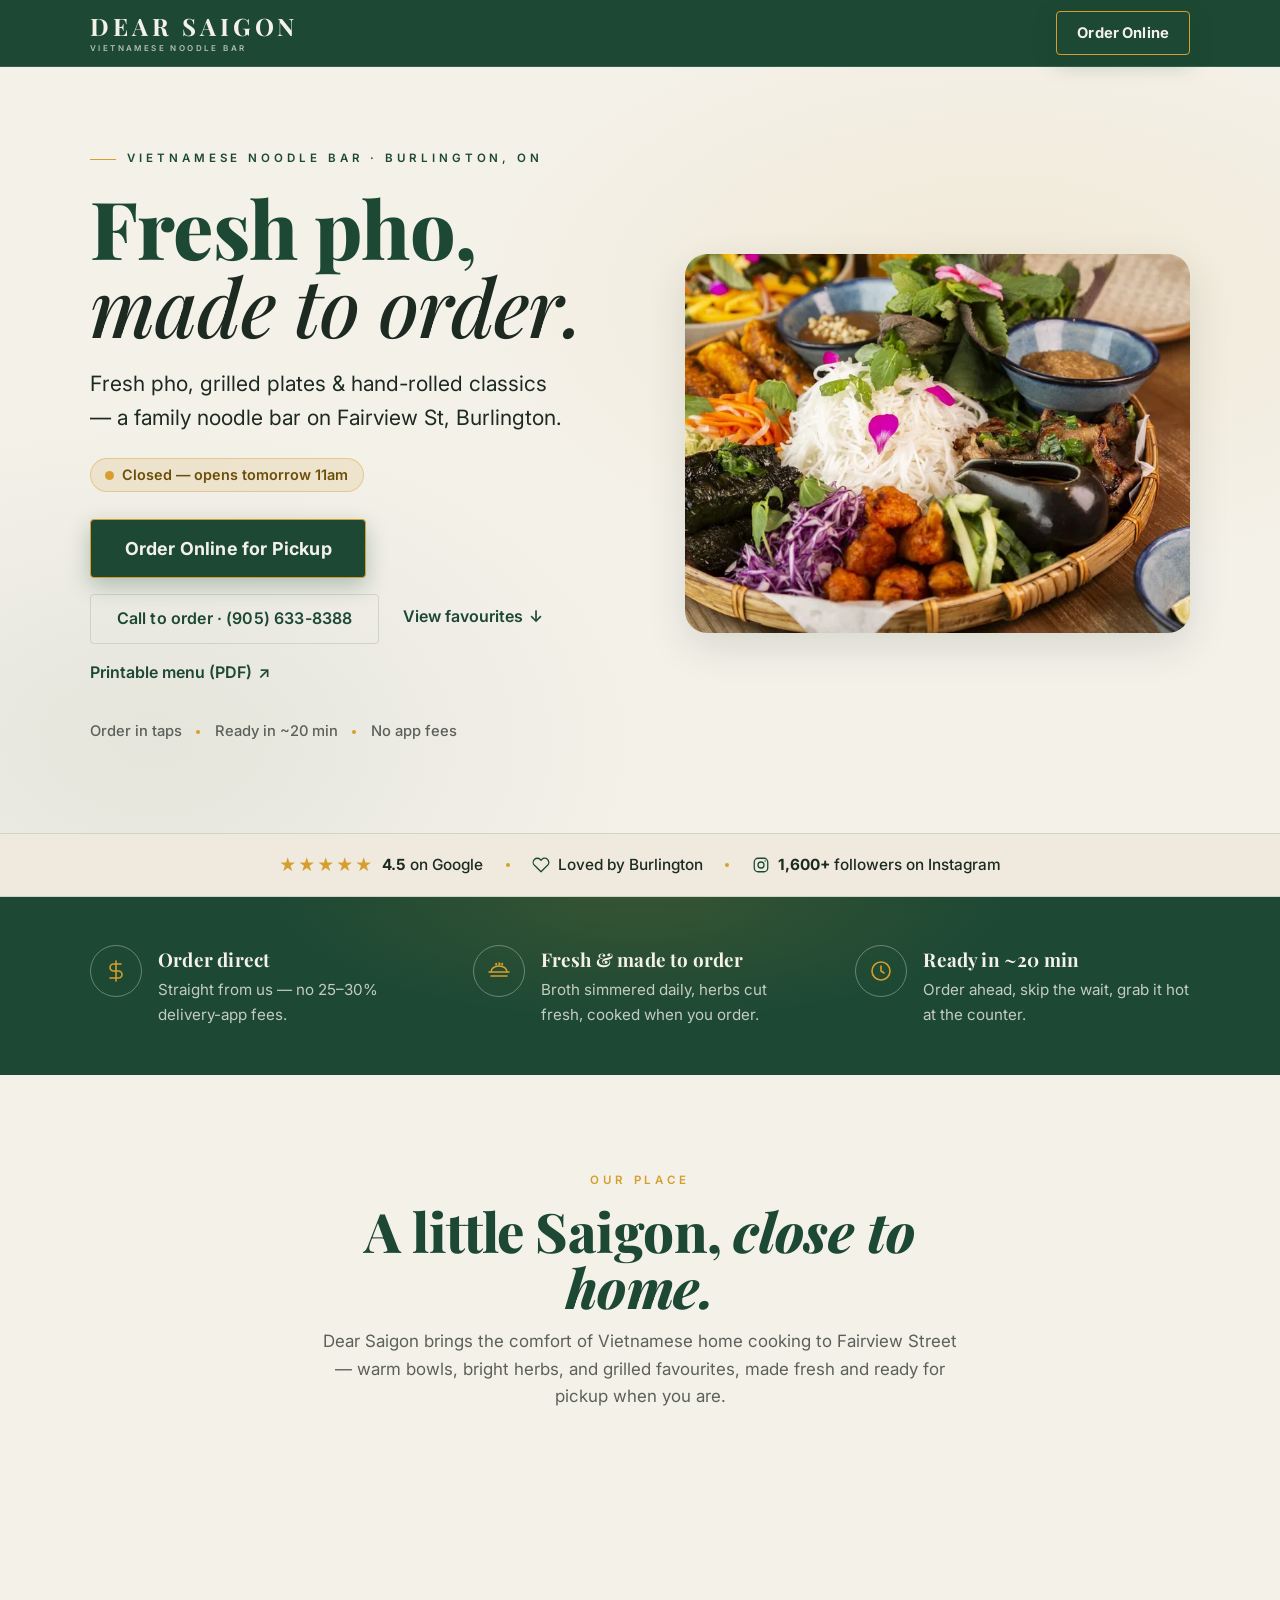
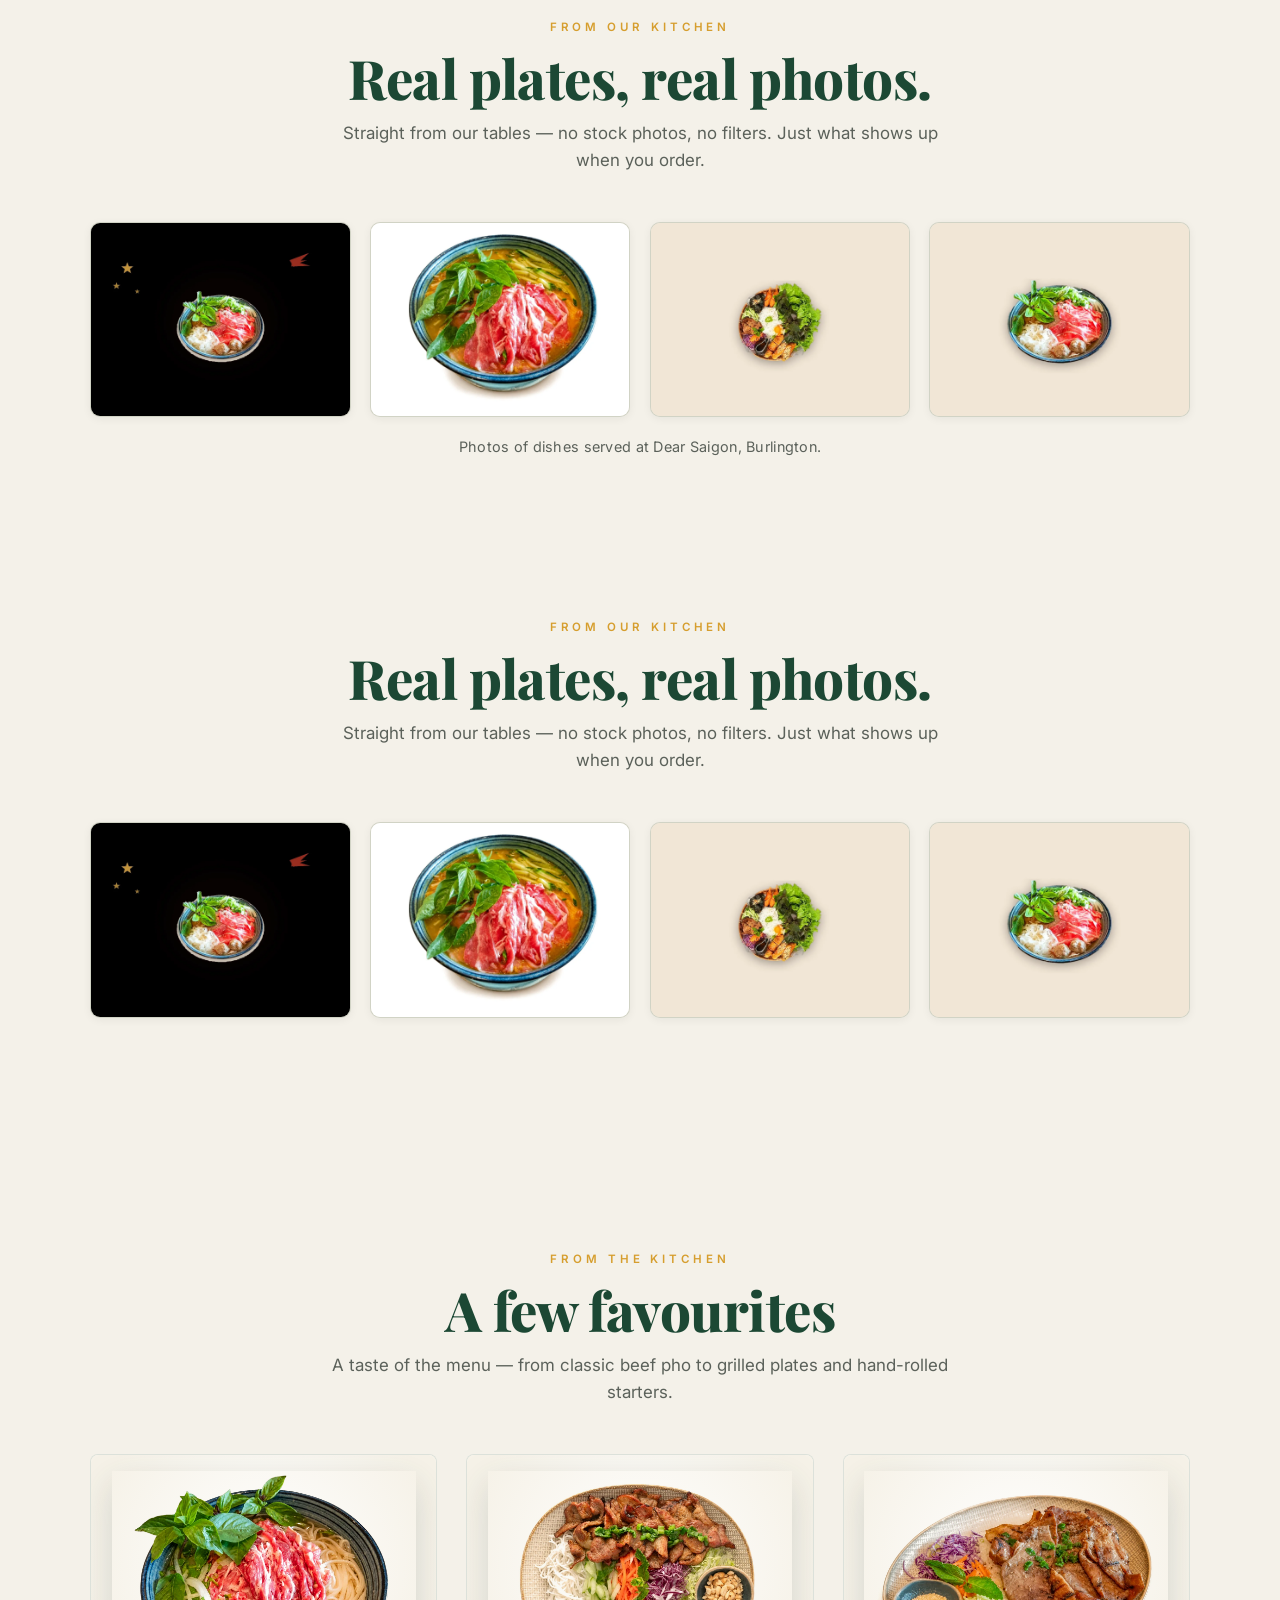
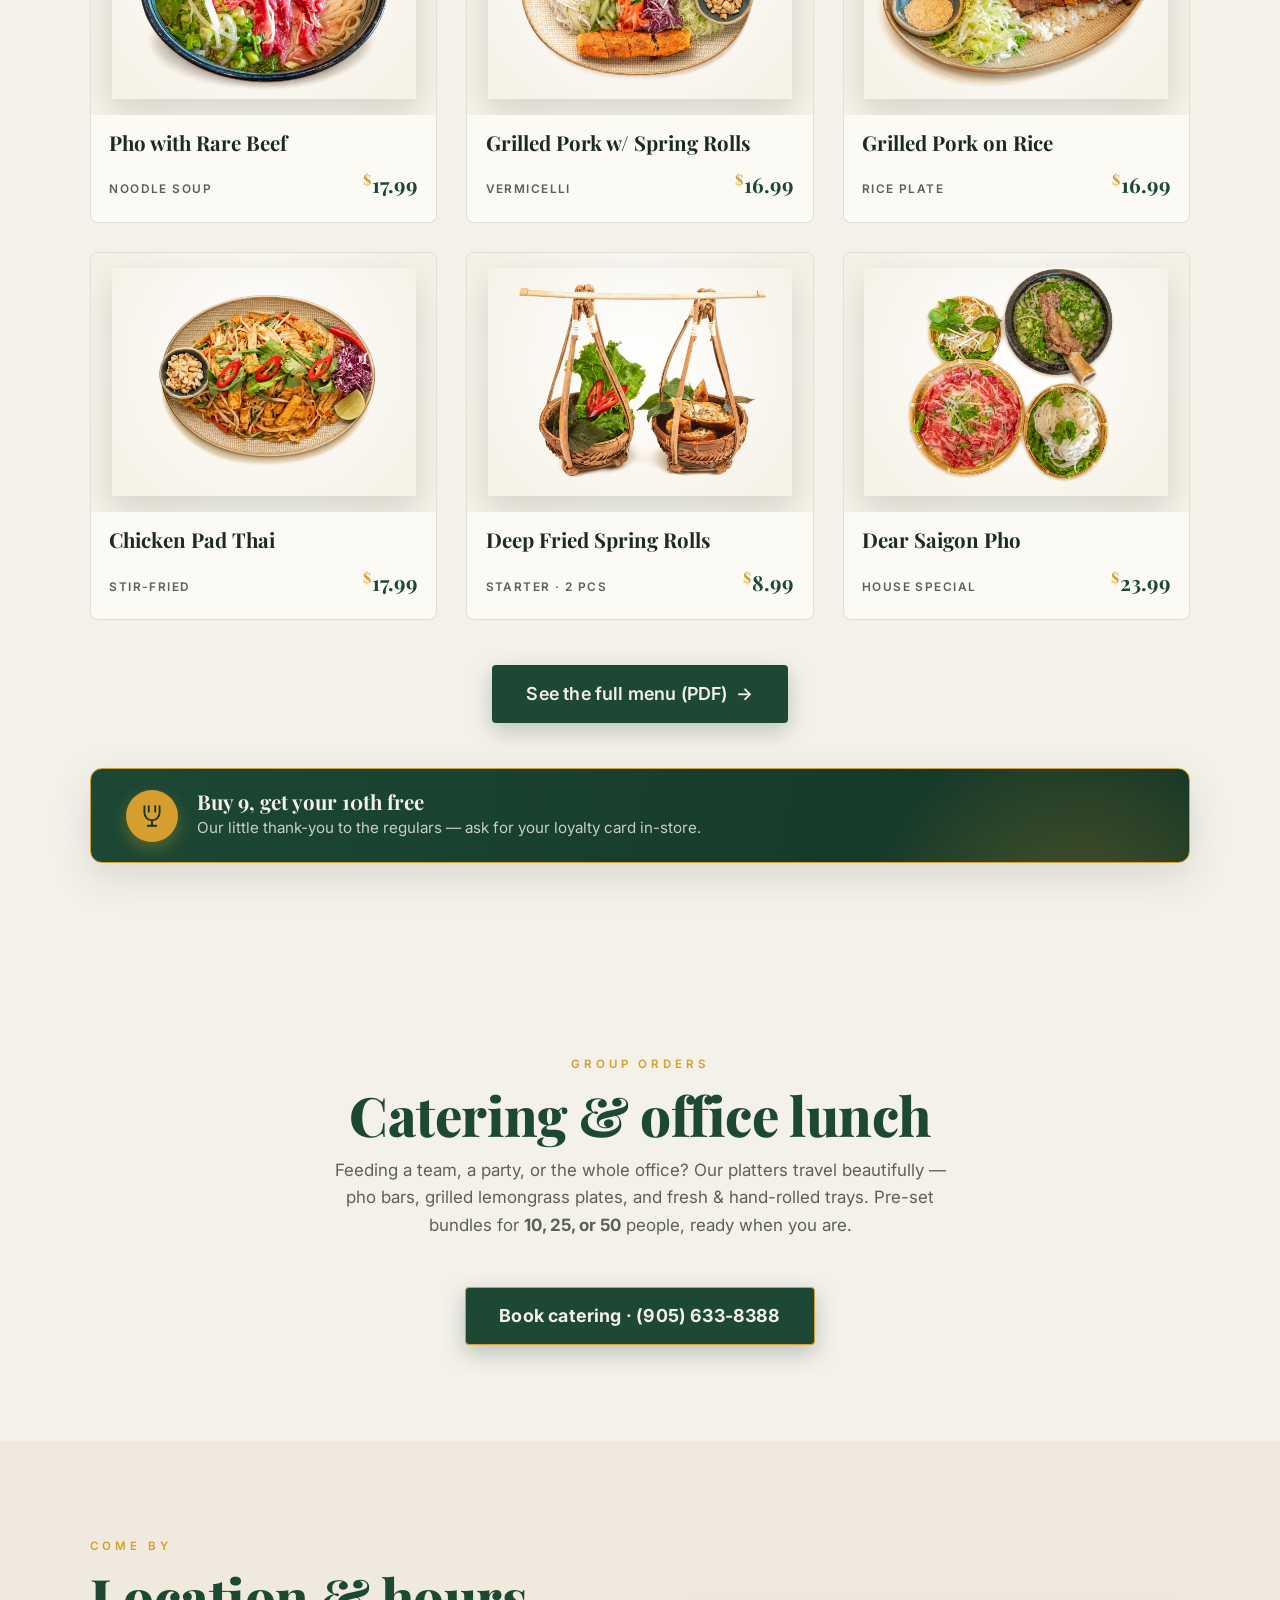
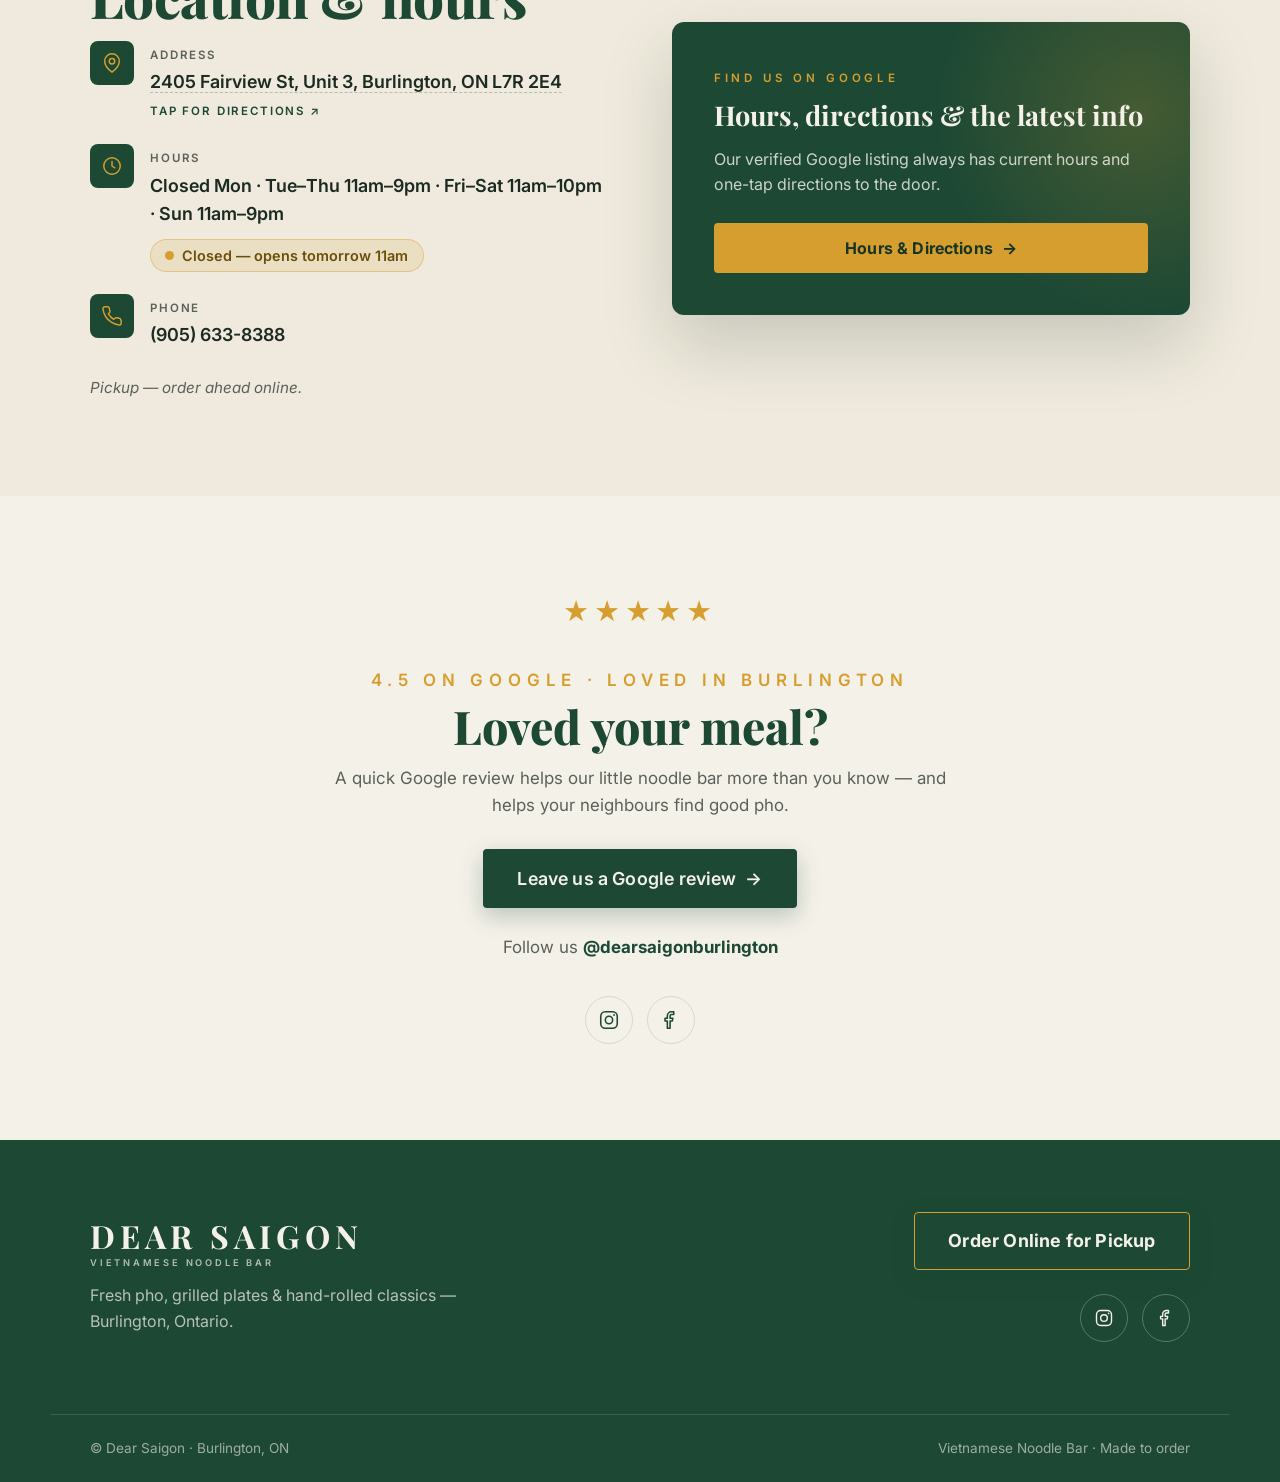
==== index.html @ 0ba3893e "Replace Photo 49 hero with A (official platter); add real-photo dish gallery Sky rejected Photo 49 a" ====
<!DOCTYPE html>
<html lang="en">
<head>
<meta charset="UTF-8" />
<meta name="viewport" content="width=device-width, initial-scale=1.0" />
<title>Dear Saigon — Vietnamese Noodle Bar | Pho & Pickup in Burlington</title>
<link rel="icon" href="data:image/svg+xml,%3Csvg xmlns='http://www.w3.org/2000/svg' viewBox='0 0 32 32'%3E%3Crect width='32' height='32' rx='7' fill='%231C4834'/%3E%3Ctext x='16' y='23' font-family='Georgia,serif' font-size='17' font-weight='bold' fill='%23F4F1E9' text-anchor='middle'%3EDS%3C/text%3E%3C/svg%3E" />
<meta name="theme-color" content="#1C4834" />
<meta name="robots" content="index,follow" />
<meta name="description" content="Vietnamese food in Burlington — fresh pho, grilled plates & hand-rolled classics on Fairview St. Order online for pickup, ready in ~20 min with no app fees. ★★★★★ 4.5 on Google." />
<meta name="keywords" content="vietnamese food burlington, pho burlington, dear saigon, vietnamese noodle bar, pho pickup burlington" />
<link rel="canonical" href="https://skywalker8888.github.io/dear-saigon-landing/" />

<!-- Open Graph -->
<meta property="og:site_name" content="Dear Saigon — Vietnamese Noodle Bar" />
<meta property="og:title" content="Dear Saigon — Pho & Vietnamese Noodle Bar in Burlington" />
<meta property="og:description" content="Fresh pho, grilled plates & hand-rolled classics on Fairview St. Order online for pickup — ready in ~20 min, no app fees. ★★★★★ 4.5 on Google." />
<meta property="og:type" content="restaurant.restaurant" />
<meta property="og:url" content="https://skywalker8888.github.io/dear-saigon-landing/" />
<meta property="og:image" content="https://skywalker8888.github.io/dear-saigon-landing/assets/dearsaigon-pho.webp" />
<meta property="og:image:alt" content="Dear Saigon house special pho — Vietnamese noodle bar in Burlington" />
<meta property="og:locale" content="en_CA" />

<!-- Twitter -->
<meta name="twitter:card" content="summary_large_image" />
<meta name="twitter:title" content="Dear Saigon — Pho & Vietnamese Noodle Bar in Burlington" />
<meta name="twitter:description" content="Fresh pho & grilled plates on Fairview St. Order online for pickup — ready in ~20 min, no app fees." />
<meta name="twitter:image" content="https://skywalker8888.github.io/dear-saigon-landing/assets/dearsaigon-pho.webp" />

<!-- Fonts -->
<link rel="preconnect" href="https://fonts.googleapis.com" />
<link rel="preconnect" href="https://fonts.gstatic.com" crossorigin />
<link href="https://fonts.googleapis.com/css2?family=Playfair+Display:ital,wght@0,500;0,600;0,700;0,800;0,900;1,500&family=Inter:wght@400;500;600;700&display=swap" rel="stylesheet" />

<style>
  :root {
    --green:        #1C4834;
    --green-deep:   #143526;
    --green-tint:   #E4EAE1;
    --cream:        #F4F1E9;
    --cream-warm:   #EFEADD;
    --ink:          #1C2A22;
    --muted:        #5B615A;
    --gold:         #D69E2E;
    --card:         #FBFAF5;
    --shadow-sm: 0 2px 8px rgba(20, 42, 34, .06);
    --shadow-md: 0 14px 40px rgba(20, 42, 34, .12);
    --shadow-lg: 0 30px 70px rgba(20, 42, 34, .18);
    --edge: rgba(28, 72, 52, .14);
    --maxw: 1180px;
    --ease: cubic-bezier(.22, .61, .36, 1);
  }

  * { box-sizing: border-box; margin: 0; padding: 0; }

  html { scroll-behavior: smooth; -webkit-text-size-adjust: 100%; scroll-padding-top: 80px; }

  body {
    font-family: 'Inter', system-ui, -apple-system, sans-serif;
    color: var(--ink);
    background: var(--cream);
    line-height: 1.6;
    -webkit-font-smoothing: antialiased;
    overflow-x: hidden;
  }

  h1, h2, h3, .serif { font-family: 'Playfair Display', Georgia, 'Times New Roman', serif; }

  a { color: inherit; text-decoration: none; }
  img { display: block; max-width: 100%; height: auto; }

  .wrap { width: 100%; max-width: var(--maxw); margin-inline: auto; padding-inline: clamp(1.15rem, 4vw, 2.5rem); }

  .kicker {
    font-family: 'Inter', sans-serif;
    font-weight: 600;
    text-transform: uppercase;
    letter-spacing: .34em;
    font-size: .72rem;
  }

  /* ---------- Buttons ---------- */
  .btn {
    display: inline-flex;
    align-items: center;
    justify-content: center;
    gap: .55rem;
    font-family: 'Inter', sans-serif;
    font-weight: 600;
    font-size: 1rem;
    letter-spacing: .01em;
    padding: .95rem 1.6rem;
    border-radius: 4px;
    border: 1.5px solid transparent;
    cursor: pointer;
    transition: transform .25s var(--ease), box-shadow .25s var(--ease), background .25s var(--ease), color .25s var(--ease);
    min-height: 48px;
    line-height: 1.1;
    text-align: center;
  }
  .btn:focus-visible { outline: 3px solid var(--gold); outline-offset: 3px; }

  .btn-order {
    background: var(--green);
    color: var(--cream);
    border-color: var(--gold);           /* gold used only as a thin accent edge */
    box-shadow: 0 8px 22px rgba(20, 72, 52, .28);
    font-weight: 700;
  }
  .btn-order:hover {
    transform: translateY(-2px);
    background: var(--green-deep);
    border-color: var(--gold);
    box-shadow: 0 14px 30px rgba(20, 72, 52, .4), 0 0 0 3px rgba(214, 158, 46, .18);
  }
  .btn-order:active { transform: translateY(0); }

  .btn-order-lg { font-size: 1.12rem; padding: 1.15rem 2.1rem; }

  .btn-green {
    background: var(--green);
    color: var(--cream);
    box-shadow: 0 8px 22px rgba(20, 72, 52, .25);
  }
  .btn-green:hover { transform: translateY(-2px); background: var(--green-deep); box-shadow: 0 14px 30px rgba(20, 72, 52, .35); }
  .btn-green:active { transform: translateY(0); }

  .btn-outline {
    background: transparent;
    color: var(--green);
    border-color: var(--edge);
  }
  .btn-outline:hover { border-color: var(--green); background: rgba(28,72,52,.05); transform: translateY(-2px); }

  .btn .arrow { transition: transform .25s var(--ease); }
  .btn:hover .arrow { transform: translateX(3px); }

  /* ---------- Top bar ---------- */
  .topbar {
    position: sticky;
    top: 0;
    z-index: 100;
    background: var(--green);
    color: var(--cream);
    border-bottom: 1px solid rgba(244, 241, 233, .12);
  }
  .topbar-inner {
    display: flex;
    align-items: center;
    justify-content: space-between;
    gap: 1rem;
    padding-block: .7rem;
  }
  .brand-lockup { display: flex; flex-direction: column; line-height: 1; }
  .brand-lockup .name {
    font-family: 'Playfair Display', serif;
    font-weight: 700;
    font-size: clamp(1.15rem, 3.6vw, 1.5rem);
    letter-spacing: .16em;
    color: var(--cream);
  }
  .brand-lockup .sub {
    font-size: .5rem;
    letter-spacing: .3em;
    text-transform: uppercase;
    color: rgba(244, 241, 233, .7);
    margin-top: .38rem;
    font-weight: 600;
  }
  .topbar .btn-order { padding: .68rem 1.25rem; min-height: 44px; font-size: .92rem; }

  /* ---------- Hero ---------- */
  .hero { position: relative; padding-block: clamp(2.5rem, 6vw, 5rem) clamp(3rem, 7vw, 6rem); overflow: hidden; }
  .hero::before {
    content: "";
    position: absolute; inset: 0;
    background:
      radial-gradient(60% 55% at 78% 30%, rgba(214,158,46,.10), transparent 70%),
      radial-gradient(55% 60% at 12% 88%, rgba(28,72,52,.07), transparent 70%);
    pointer-events: none;
  }
  .hero-grid {
    position: relative;
    display: grid;
    grid-template-columns: 1.05fr 1fr;
    gap: clamp(2rem, 5vw, 4.5rem);
    align-items: center;
  }
  .hero-copy { max-width: 33rem; }
  .hero-kicker { color: var(--green); display: inline-block; margin-bottom: 1.25rem; }
  .hero-kicker::before {
    content: "";
    display: inline-block; width: 26px; height: 1px;
    background: var(--gold); vertical-align: middle; margin-right: .7rem;
  }
  .hero h1 {
    font-size: clamp(2.9rem, 8.5vw, 5rem);
    line-height: .98;
    font-weight: 800;
    letter-spacing: -.01em;
    color: var(--green);
  }
  .hero h1 .em { font-style: italic; font-weight: 500; color: var(--ink); }
  .hero .tagline {
    font-size: clamp(1.1rem, 2.3vw, 1.32rem);
    color: var(--ink);
    margin-top: 1.4rem;
    max-width: 30rem;
  }
  .hero-cta { display: flex; flex-wrap: wrap; align-items: center; gap: 1rem 1.5rem; margin-top: 2.1rem; }
  .menu-link {
    font-weight: 600;
    color: var(--green);
    border-bottom: 2px solid transparent;
    padding-bottom: 2px;
    transition: border-color .2s var(--ease);
    display: inline-flex; align-items: center; gap: .4rem;
  }
  .menu-link:hover { border-color: var(--gold); }
  .trust {
    margin-top: 1.9rem;
    display: flex; flex-wrap: wrap; align-items: center; gap: .6rem .9rem;
    color: var(--muted);
    font-size: .92rem;
    font-weight: 500;
  }
  .trust .dot { width: 4px; height: 4px; border-radius: 50%; background: var(--gold); display: inline-block; }

  /* Hero image — real restaurant plate photo (Photo 49) in a rounded frame */
  .hero-media { position: relative; display: grid; place-items: center; }
  .hero-disc {
    position: relative;
    width: min(100%, 34rem);
    aspect-ratio: 4 / 3;                 /* matches landscape source (2048x1365 ≈ 3:2, cropped a touch) */
    border-radius: 22px;
    overflow: hidden;
    background: var(--cream-warm);
    box-shadow: var(--shadow-md);
  }
  /* soft grounding shadow beneath the frame */
  .hero-disc::before {
    content: "";
    position: absolute;
    left: 50%; bottom: -6%;
    width: 78%; height: 10%;
    transform: translateX(-50%);
    background: radial-gradient(ellipse at center, rgba(20,42,34,.28), transparent 70%);
    filter: blur(10px);
    z-index: -1;
  }
  .hero-bowl {
    display: block;
    width: 100%;
    height: 100%;
    object-fit: cover;
    object-position: center;
  }
  /* ---------- Highlights strip (green band) ---------- */
  .highlights { background: var(--green); color: var(--cream); position: relative; }
  .highlights::before {
    content:""; position:absolute; inset:0;
    background: radial-gradient(50% 120% at 50% 0%, rgba(214,158,46,.14), transparent 60%);
  }
  .highlights-inner {
    position: relative;
    display: grid;
    grid-template-columns: repeat(3, 1fr);
    gap: clamp(1.5rem, 4vw, 3rem);
    padding-block: clamp(2.2rem, 5vw, 3rem);
  }
  .hl {
    display: flex; align-items: flex-start; gap: 1rem;
  }
  .hl .ic {
    flex: none;
    width: 52px; height: 52px;
    border: 1.5px solid rgba(244,241,233,.35);
    border-radius: 50%;
    display: grid; place-content: center;
    color: var(--gold);
  }
  .hl h3 { font-size: 1.18rem; font-weight: 700; letter-spacing: .01em; }
  .hl p { color: rgba(244,241,233,.78); font-size: .95rem; margin-top: .2rem; }

  /* ---------- Section headings ---------- */
  .sec { padding-block: clamp(3.5rem, 8vw, 6rem); position: relative; }
  .sec-head { max-width: 40rem; margin-bottom: clamp(2rem, 5vw, 3rem); }
  .sec-head.center { margin-inline: auto; text-align: center; }
  .sec-head .kicker { color: var(--gold); display: block; margin-bottom: .85rem; }
  .sec-head h2 {
    font-size: clamp(2.1rem, 5.5vw, 3.4rem);
    line-height: 1.02;
    font-weight: 800;
    color: var(--green);
    letter-spacing: -.01em;
  }
  .sec-head p { color: var(--muted); margin-top: .9rem; font-size: 1.06rem; }

  /* ---------- Menu grid ---------- */
  .menu-grid {
    display: grid;
    grid-template-columns: repeat(3, 1fr);
    gap: clamp(1.1rem, 2.5vw, 1.8rem);
  }
  .dish {
    background: var(--card);
    border: 1px solid var(--edge);
    border-radius: 8px;
    overflow: hidden;
    transition: transform .3s var(--ease), box-shadow .3s var(--ease), border-color .3s var(--ease);
    display: flex; flex-direction: column;
  }
  .dish:hover { transform: translateY(-6px); box-shadow: var(--shadow-md); border-color: rgba(28,72,52,.28); }
  .dish-photo {
    position: relative;
    aspect-ratio: 4 / 3;
    background: radial-gradient(circle at 50% 42%, #ffffff, #F6F2E8 78%);
    display: grid; place-items: center;
    overflow: hidden;
  }
  .dish-photo img {
    width: 88%;
    mix-blend-mode: multiply;
    transition: transform .5s var(--ease);
    filter: drop-shadow(0 12px 18px rgba(20,42,34,.16));
  }
  .dish:hover .dish-photo img { transform: scale(1.06) rotate(-1deg); }
  .dish-body {
    padding: 1.05rem 1.15rem 1.25rem;
    display: flex; flex-direction: column; gap: .35rem;
    flex: 1;
  }
  .dish-name { font-family: 'Playfair Display', serif; font-size: 1.28rem; font-weight: 700; color: var(--ink); line-height: 1.15; }
  .dish-foot { display: flex; align-items: baseline; justify-content: space-between; margin-top: auto; padding-top: .5rem; gap: .6rem; }
  .dish-tag { font-size: .74rem; letter-spacing: .12em; text-transform: uppercase; color: var(--muted); font-weight: 600; }
  .dish-price { font-family: 'Playfair Display', serif; font-weight: 700; font-size: 1.3rem; color: var(--green); }
  .dish-price .cur { color: var(--gold); font-size: .9rem; vertical-align: top; margin-right: 1px; }

  .menu-cta { text-align: center; margin-top: clamp(2rem, 5vw, 2.8rem); }

  /* ---------- Real-photo gallery ---------- */
  .gallery-grid {
    display: grid;
    grid-template-columns: repeat(4, 1fr);
    gap: clamp(.8rem, 2vw, 1.2rem);
  }
  .gallery-item {
    position: relative;
    aspect-ratio: 4 / 3;
    border-radius: 10px;
    overflow: hidden;
    background: var(--cream-warm);
    box-shadow: var(--shadow-sm);
    border: 1px solid var(--edge);
    transition: transform .35s var(--ease), box-shadow .35s var(--ease);
  }
  .gallery-item:hover { transform: translateY(-4px); box-shadow: var(--shadow-md); }
  .gallery-item img {
    width: 100%; height: 100%;
    object-fit: cover; object-position: center;
    display: block;
    transition: transform .6s var(--ease);
  }
  .gallery-item:hover img { transform: scale(1.05); }
  .gallery-note {
    text-align: center;
    color: var(--muted);
    font-size: .9rem;
    margin-top: 1.1rem;
    letter-spacing: .02em;
  }
  @media (max-width: 900px) {
    .gallery-grid { grid-template-columns: repeat(2, 1fr); }
  }
  @media (max-width: 480px) {
    .gallery-grid { grid-template-columns: 1fr 1fr; gap: .6rem; }
  }

  /* ---------- Location & hours ---------- */
  .info { background: var(--cream-warm); }
  .info-grid {
    display: grid; grid-template-columns: 1fr 1fr;
    gap: clamp(2rem, 5vw, 4rem);
    align-items: center;
  }
  .info-list { display: grid; gap: 1.35rem; margin-top: .5rem; }
  .info-item { display: flex; gap: 1rem; align-items: flex-start; }
  .info-item .ic {
    flex: none; width: 44px; height: 44px; border-radius: 8px;
    background: var(--green); color: var(--gold);
    display: grid; place-content: center;
  }
  .info-item .lbl { font-size: .72rem; letter-spacing: .16em; text-transform: uppercase; color: var(--muted); font-weight: 600; }
  .info-item .val { font-size: 1.12rem; font-weight: 600; color: var(--ink); margin-top: .12rem; }
  .info-item .placeholder { color: var(--green); background: rgba(28,72,52,.07); padding: .05rem .45rem; border-radius: 4px; font-weight: 600; }
  .info-note { margin-top: 1.6rem; color: var(--muted); font-size: .95rem; font-style: italic; }

  .info-card {
    background: var(--green);
    color: var(--cream);
    border-radius: 12px;
    padding: clamp(1.8rem, 4vw, 2.6rem);
    box-shadow: var(--shadow-lg);
    position: relative;
    overflow: hidden;
  }
  .info-card::before {
    content:""; position:absolute; right:-30%; top:-40%;
    width: 80%; aspect-ratio:1; border-radius:50%;
    background: radial-gradient(circle, rgba(214,158,46,.22), transparent 70%);
  }
  .info-card .kicker { color: var(--gold); }
  .info-card h3 { font-size: 1.7rem; font-weight: 700; margin: .7rem 0 1rem; line-height: 1.1; position: relative; }
  .info-card p { color: rgba(244,241,233,.82); margin-bottom: 1.6rem; position: relative; }
  .info-card .btn { width: 100%; position: relative; }
  .info-card .btn-gold { background: var(--gold); color: var(--green-deep); font-weight: 700; }
  .info-card .btn-gold:hover { transform: translateY(-2px); box-shadow: 0 14px 30px rgba(214,158,46,.4); }

  /* ---------- Reviews + social ---------- */
  .reviews-inner {
    text-align: center;
    max-width: 44rem; margin-inline: auto;
    display: flex; flex-direction: column; align-items: center;
  }
  .stars { color: var(--gold); font-size: 1.6rem; letter-spacing: .18em; margin-bottom: 1.2rem; }
  .reviews-inner h2 { font-size: clamp(1.9rem, 5vw, 2.9rem); font-weight: 800; color: var(--green); line-height: 1.05; }
  .reviews-inner p { color: var(--muted); margin-top: .9rem; font-size: 1.06rem; }
  .review-cta { margin-top: 1.9rem; }
  .socials { display: flex; gap: .9rem; margin-top: 2.2rem; }
  .soc {
    width: 48px; height: 48px; border-radius: 50%;
    border: 1.5px solid var(--edge);
    display: grid; place-content: center;
    color: var(--green);
    transition: transform .25s var(--ease), background .25s var(--ease), color .25s var(--ease), border-color .25s var(--ease);
  }
  .soc:hover { background: var(--green); color: var(--cream); border-color: var(--green); transform: translateY(-3px); }
  .soc:focus-visible { outline: 3px solid var(--gold); outline-offset: 3px; }

  /* ---------- Footer ---------- */
  .footer { background: var(--green); color: var(--cream); }
  .footer-inner {
    padding-block: clamp(3rem, 6vw, 4.5rem);
    display: grid;
    grid-template-columns: 1fr auto;
    gap: 2.5rem;
    align-items: center;
  }
  .footer .brand-lockup .name { font-size: 2rem; }
  .footer .brand-lockup .sub { font-size: .58rem; }
  .footer .tag { color: rgba(244,241,233,.72); margin-top: 1rem; max-width: 24rem; }
  .footer-right { display: flex; flex-direction: column; align-items: flex-end; gap: 1.5rem; }
  .footer-right .btn { min-width: 260px; }
  .footer .socials { margin-top: 0; }
  .footer .soc { border-color: rgba(244,241,233,.28); color: var(--cream); }
  .footer .soc:hover { background: var(--gold); color: var(--green-deep); border-color: var(--gold); }
  .footer-bottom {
    border-top: 1px solid rgba(244,241,233,.14);
    padding-block: 1.4rem;
    display: flex; flex-wrap: wrap; gap: .6rem 1.4rem;
    justify-content: space-between;
    color: rgba(244,241,233,.6);
    font-size: .85rem;
  }
  .footer-bottom a:hover { color: var(--cream); }

  /* ---------- Open / Closed status pill ---------- */
  .status-pill {
    display: inline-flex;
    align-items: center;
    gap: .5rem;
    font-family: 'Inter', sans-serif;
    font-weight: 600;
    font-size: .9rem;
    line-height: 1.1;
    padding: .5rem .9rem;
    border-radius: 999px;
    border: 1.5px solid transparent;
    white-space: nowrap;
  }
  .status-pill .dot-live {
    width: 9px; height: 9px; border-radius: 50%;
    flex: none; position: relative;
  }
  .status-pill.is-open {
    background: rgba(28, 72, 52, .09);
    color: var(--green);
    border-color: rgba(28, 72, 52, .22);
  }
  .status-pill.is-open .dot-live { background: #1E9E5A; box-shadow: 0 0 0 0 rgba(30,158,90,.5); animation: livePulse 2.2s ease-out infinite; }
  .status-pill.is-closed {
    background: rgba(214, 158, 46, .14);
    color: #6b4e0a;
    border-color: rgba(214, 158, 46, .4);
  }
  .status-pill.is-closed .dot-live { background: var(--gold); }
  @keyframes livePulse {
    0%   { box-shadow: 0 0 0 0 rgba(30,158,90,.5); }
    70%  { box-shadow: 0 0 0 7px rgba(30,158,90,0); }
    100% { box-shadow: 0 0 0 0 rgba(30,158,90,0); }
  }
  /* status pill sitting on the green info card */
  .info-card .status-pill.is-open { background: rgba(244,241,233,.14); color: var(--cream); border-color: rgba(244,241,233,.34); }
  .info-card .status-pill.is-open .dot-live { background: #56D48C; }
  .info-card .status-pill.is-closed { background: rgba(214,158,46,.22); color: #F6E4B8; border-color: rgba(214,158,46,.5); }
  .hero-status { margin: 1.5rem 0 -.4rem; }

  /* ---------- Social-proof band ---------- */
  .proof {
    background: var(--cream-warm);
    border-top: 1px solid var(--edge);
    border-bottom: 1px solid var(--edge);
  }
  .proof-inner {
    display: flex;
    flex-wrap: wrap;
    align-items: center;
    justify-content: center;
    gap: .55rem 1.4rem;
    padding-block: 1.1rem;
    text-align: center;
  }
  .proof-item {
    display: inline-flex;
    align-items: center;
    gap: .5rem;
    font-size: .96rem;
    font-weight: 500;
    color: var(--ink);
  }
  .proof-item strong { font-weight: 700; }
  .proof-stars { color: var(--gold); letter-spacing: .12em; font-size: 1.05rem; }
  .proof-sep { width: 4px; height: 4px; border-radius: 50%; background: var(--gold); flex: none; }
  .proof-item svg { color: var(--green); flex: none; }

  /* ---------- Loyalty strip ---------- */
  .loyalty {
    margin-top: clamp(2rem, 5vw, 2.8rem);
    background: linear-gradient(100deg, var(--green) 0%, var(--green-deep) 100%);
    color: var(--cream);
    border-radius: 12px;
    border: 1.5px solid var(--gold);
    padding: 1.3rem clamp(1.3rem, 4vw, 2.2rem);
    display: flex;
    align-items: center;
    gap: 1.2rem;
    box-shadow: var(--shadow-md);
    position: relative;
    overflow: hidden;
  }
  .loyalty::before {
    content:""; position:absolute; right:-10%; top:-60%;
    width: 40%; aspect-ratio:1; border-radius:50%;
    background: radial-gradient(circle, rgba(214,158,46,.28), transparent 70%);
    pointer-events: none;
  }
  .loyalty .badge-ico {
    flex: none; width: 52px; height: 52px; border-radius: 50%;
    background: var(--gold); color: var(--green-deep);
    display: grid; place-content: center;
    box-shadow: 0 6px 16px rgba(214,158,46,.35);
    position: relative;
  }
  .loyalty .l-title { font-family: 'Playfair Display', serif; font-weight: 700; font-size: 1.28rem; line-height: 1.1; position: relative; }
  .loyalty .l-sub { color: rgba(244,241,233,.8); font-size: .95rem; margin-top: .15rem; position: relative; }

  /* ---------- Sticky mobile order bar ---------- */
  .mobile-order-bar {
    position: fixed;
    left: 0; right: 0; bottom: 0;
    z-index: 200;
    display: none;
    gap: .7rem;
    padding: .7rem .85rem calc(.7rem + env(safe-area-inset-bottom, 0px));
    background: rgba(20, 42, 34, .92);
    -webkit-backdrop-filter: blur(8px);
    backdrop-filter: blur(8px);
    border-top: 1px solid rgba(214,158,46,.35);
    box-shadow: 0 -8px 24px rgba(20,42,34,.28);
  }
  .mobile-order-bar .btn { flex: 1; min-height: 52px; font-size: 1rem; }
  .mobile-order-bar .btn-order { flex: 1.5; }
  .mobile-order-bar .btn-callbar {
    background: transparent;
    color: var(--cream);
    border-color: rgba(244,241,233,.55);
  }
  .mobile-order-bar .btn-callbar:hover { background: rgba(244,241,233,.1); border-color: var(--cream); }

  @media (max-width: 768px) {
    .mobile-order-bar { display: flex; }
    body { padding-bottom: 84px; }
  }

  /* ---------- Reveal animation ---------- */
  .reveal { opacity: 0; transform: translateY(24px); transition: opacity .7s var(--ease), transform .7s var(--ease); }
  .reveal.in { opacity: 1; transform: none; }

  .hero-copy > * { opacity: 0; animation: heroIn .8s var(--ease) forwards; }
  .hero-copy > *:nth-child(1) { animation-delay: .05s; }
  .hero-copy > *:nth-child(2) { animation-delay: .18s; }
  .hero-copy > *:nth-child(3) { animation-delay: .30s; }
  .hero-copy > *:nth-child(4) { animation-delay: .42s; }
  .hero-copy > *:nth-child(5) { animation-delay: .54s; }
  .hero-media { opacity: 0; animation: heroIn 1s var(--ease) .35s forwards; }
  @keyframes heroIn { from { opacity: 0; transform: translateY(26px); } to { opacity: 1; transform: none; } }

  /* ---------- Responsive ---------- */
  @media (max-width: 900px) {
    .hero-grid { grid-template-columns: 1fr; gap: 2.5rem; }
    .hero-copy { max-width: none; order: 2; }
    .hero-media { order: 1; }
    .hero-disc { width: 100%; aspect-ratio: 4 / 5; }  /* portrait crop reads better on narrow screens */
    .info-grid { grid-template-columns: 1fr; }
    .footer-inner { grid-template-columns: 1fr; }
    .footer-right { align-items: flex-start; }
    .footer-right .btn { width: 100%; }
    .menu-grid { grid-template-columns: repeat(2, 1fr); }
  }
  @media (max-width: 620px) {
    .highlights-inner { grid-template-columns: 1fr; gap: 1.4rem; }
    .menu-grid { grid-template-columns: 1fr 1fr; gap: .9rem; }
    .dish-name { font-size: 1.1rem; }
    .brand-lockup .sub { display: none; }
    .topbar .btn-order { padding: .6rem 1rem; font-size: .85rem; }
    .trust { font-size: .85rem; }
  }
  @media (max-width: 400px) {
    .menu-grid { grid-template-columns: 1fr; }
  }

  @media (prefers-reduced-motion: reduce) {
    * { animation: none !important; transition: none !important; scroll-behavior: auto !important; }
    .reveal { opacity: 1; transform: none; }
    .hero-copy > *, .hero-media { opacity: 1; }
  }
</style>
</head>
<body>

  <!-- ============ STICKY TOP BAR ============ -->
  <header class="topbar">
    <div class="wrap topbar-inner">
      <a href="#top" class="brand-lockup" aria-label="Dear Saigon home">
        <span class="name">DEAR SAIGON</span>
        <span class="sub">Vietnamese Noodle Bar</span>
      </a>
      <!-- TODO: swap for direct Clover ordering link -->
      <a class="btn btn-order" href="https://maps.google.com/?cid=7779167624269607469" target="_blank" rel="noopener">Order Online</a>
    </div>
  </header>

  <main id="top">

    <!-- ============ HERO ============ -->
    <section class="hero">
      <div class="wrap hero-grid">
        <div class="hero-copy">
          <span class="kicker hero-kicker">Vietnamese Noodle Bar · Burlington, ON</span>
          <h1>Fresh pho,<br /><span class="em">made to order.</span></h1>
          <p class="tagline">Fresh pho, grilled plates &amp; hand-rolled classics — a family noodle bar on Fairview St, Burlington.</p>
          <div class="hero-status">
            <span class="status-pill" id="statusPillHero" role="status" aria-live="polite">
              <span class="dot-live" aria-hidden="true"></span><span class="status-text">Checking hours…</span>
            </span>
          </div>
          <div class="hero-cta">
            <!-- TODO: swap for direct Clover ordering link -->
            <a class="btn btn-order btn-order-lg" href="https://maps.google.com/?cid=7779167624269607469" target="_blank" rel="noopener">Order Online for Pickup</a>
            <a class="btn btn-outline" href="tel:+19056338388">Call to order &middot; (905) 633-8388</a>
            <a class="menu-link" href="#menu">View favourites <span aria-hidden="true">↓</span></a>
            <a class="menu-link" href="dear-saigon-menu.pdf" target="_blank" rel="noopener" aria-label="Printable menu (PDF, opens in a new tab)">Printable menu (PDF) <span aria-hidden="true">↗</span></a>
          </div>
          <p class="trust">
            <span>Order in taps</span><span class="dot" aria-hidden="true"></span>
            <span>Ready in ~20 min</span><span class="dot" aria-hidden="true"></span>
            <span>No app fees</span>
          </p>
        </div>

        <div class="hero-media" aria-hidden="false">
          <div class="hero-disc">
            <picture>
              <!-- Narrow screens: 4:5 portrait crop of the official platter -->
              <source
                media="(max-width: 900px)"
                type="image/webp"
                srcset="assets/hero-platter-portrait-800.webp 800w, assets/hero-platter-portrait-1080.webp 1080w"
                sizes="(max-width: 900px) 100vw, 34rem" />
              <source
                media="(max-width: 900px)"
                type="image/jpeg"
                srcset="assets/hero-platter-portrait-800.jpg 800w, assets/hero-platter-portrait-1080.jpg 1080w"
                sizes="(max-width: 900px) 100vw, 34rem" />
              <!-- Wider screens: landscape source -->
              <source
                type="image/webp"
                srcset="assets/hero-platter-800.webp 800w, assets/hero-platter-1200.webp 1200w, assets/hero-platter-1600.webp 1600w"
                sizes="(min-width: 900px) 34rem, 100vw" />
              <img
                class="hero-bowl"
                src="assets/hero-platter-1200.jpg"
                srcset="assets/hero-platter-800.jpg 800w, assets/hero-platter-1200.jpg 1200w, assets/hero-platter-1600.jpg 1600w"
                sizes="(min-width: 900px) 34rem, 100vw"
                alt="Official Dear Saigon food platter — grilled meats, hand-rolled spring rolls, fresh rice vermicelli, herbs and dipping sauces on a woven bamboo tray"
                width="1600" height="1066"
                fetchpriority="high"
                decoding="async" />
            </picture>
          </div>
        </div>
      </div>
    </section>

    <!-- ============ SOCIAL-PROOF BAND ============ -->
    <section class="proof" aria-label="What people say about Dear Saigon">
      <div class="wrap proof-inner">
        <span class="proof-item">
          <span class="proof-stars" aria-hidden="true">★★★★★</span>
          <span><strong>4.5</strong> on Google</span>
        </span>
        <span class="proof-sep" aria-hidden="true"></span>
        <span class="proof-item">
          <svg width="18" height="18" viewBox="0 0 24 24" fill="none" stroke="currentColor" stroke-width="1.7" stroke-linecap="round" stroke-linejoin="round" aria-hidden="true"><path d="M20.8 4.6a5.5 5.5 0 0 0-7.8 0L12 5.7l-1-1.1a5.5 5.5 0 0 0-7.8 7.8l1.1 1L12 21l7.7-7.6 1.1-1a5.5 5.5 0 0 0 0-7.8Z"/></svg>
          <span>Loved by Burlington</span>
        </span>
        <span class="proof-sep" aria-hidden="true"></span>
        <span class="proof-item">
          <svg width="18" height="18" viewBox="0 0 24 24" fill="none" stroke="currentColor" stroke-width="1.7" stroke-linecap="round" stroke-linejoin="round" aria-hidden="true"><rect x="3" y="3" width="18" height="18" rx="5"/><circle cx="12" cy="12" r="4"/><circle cx="17.5" cy="6.5" r="1" fill="currentColor" stroke="none"/></svg>
          <span><strong>1,600+</strong> followers on Instagram</span>
        </span>
      </div>
    </section>

    <!-- ============ HIGHLIGHTS STRIP ============ -->
    <section class="highlights">
      <div class="wrap highlights-inner">
        <div class="hl reveal">
          <span class="ic" aria-hidden="true">
            <svg width="24" height="24" viewBox="0 0 24 24" fill="none" stroke="currentColor" stroke-width="1.6" stroke-linecap="round" stroke-linejoin="round"><path d="M12 2v20"/><path d="M17 5H9.5a3.5 3.5 0 0 0 0 7h5a3.5 3.5 0 0 1 0 7H6"/></svg>
          </span>
          <div>
            <h3>Order direct</h3>
            <p>Straight from us — no 25–30% delivery-app fees.</p>
          </div>
        </div>
        <div class="hl reveal">
          <span class="ic" aria-hidden="true">
            <svg width="24" height="24" viewBox="0 0 24 24" fill="none" stroke="currentColor" stroke-width="1.6" stroke-linecap="round" stroke-linejoin="round"><path d="M4 13c0-3.5 3.6-6 8-6s8 2.5 8 6"/><path d="M2 13h20"/><path d="M4 17h16"/><path d="M12 4c.9.6.9 1.4 0 2"/><path d="M9 4.5c.6.4.6 1 0 1.4"/><path d="M15 4.5c.6.4.6 1 0 1.4"/></svg>
          </span>
          <div>
            <h3>Fresh &amp; made to order</h3>
            <p>Broth simmered daily, herbs cut fresh, cooked when you order.</p>
          </div>
        </div>
        <div class="hl reveal">
          <span class="ic" aria-hidden="true">
            <svg width="24" height="24" viewBox="0 0 24 24" fill="none" stroke="currentColor" stroke-width="1.6" stroke-linecap="round" stroke-linejoin="round"><circle cx="12" cy="12" r="9"/><path d="M12 7v5l3 2"/></svg>
          </span>
          <div>
            <h3>Ready in ~20 min</h3>
            <p>Order ahead, skip the wait, grab it hot at the counter.</p>
          </div>
        </div>
      </div>
    </section>

    <!-- ============ BRAND STORY ============ -->
    <section class="sec" id="story">
      <div class="wrap">
        <div class="sec-head center reveal">
          <span class="kicker">Our place</span>
          <h2>A little Saigon, <em style="font-style:italic">close to home.</em></h2>
          <p>Dear Saigon brings the comfort of Vietnamese home cooking to Fairview Street — warm bowls, bright herbs, and grilled favourites, made fresh and ready for pickup when you are.</p>
        </div>
      </div>
    </section>

    <!-- ============ REAL-PHOTO GALLERY ============ -->
    <section class="sec" id="gallery" style="padding-top: clamp(2.5rem, 6vw, 4rem);">
      <div class="wrap">
        <div class="sec-head center reveal">
          <span class="kicker">From our kitchen</span>
          <h2>Real plates, real photos.</h2>
          <p>Straight from our tables — no stock photos, no filters. Just what shows up when you order.</p>
        </div>

        <div class="gallery-grid">
          <figure class="gallery-item reveal">
            <img src="assets/gallery-house-special-pho.webp" alt="Dear Saigon house special pho — steaming bowl with rice noodles, herbs and lime" loading="lazy" width="1200" height="900" />
          </figure>
          <figure class="gallery-item reveal">
            <img src="assets/gallery-satay-pho-rare-beef.webp" alt="Satay pho with rare beef — Dear Saigon" loading="lazy" width="1200" height="900" />
          </figure>
          <figure class="gallery-item reveal">
            <img src="assets/gallery-dear-saigon-platter.webp" alt="Dear Saigon platter — grilled favourites, spring rolls and vermicelli" loading="lazy" width="1200" height="900" />
          </figure>
          <figure class="gallery-item reveal">
            <img src="assets/gallery-house-special-pho-2.webp" alt="House special pho at Dear Saigon — bowl with fresh herbs and chili" loading="lazy" width="1200" height="900" />
          </figure>
        </div>

        <p class="gallery-note reveal">Photos of dishes served at Dear Saigon, Burlington.</p>
      </div>
    </section>

    <!-- ============ REAL-PHOTO GALLERY ============ -->
    <section class="sec" id="gallery" style="padding-top: clamp(2.5rem, 6vw, 4rem);">
      <div class="wrap">
        <div class="sec-head center reveal">
          <span class="kicker">From our kitchen</span>
          <h2>Real plates, real photos.</h2>
          <p>Straight from our tables — no stock photos, no filters. Just what shows up when you order.</p>
        </div>

        <div class="gallery-grid">
          <figure class="gallery-item reveal">
            <img src="assets/gallery-house-special-pho.webp" alt="Dear Saigon house special pho — steaming bowl with rice noodles, herbs and lime" loading="lazy" width="1200" height="900" />
          </figure>
          <figure class="gallery-item reveal">
            <img src="assets/gallery-satay-pho-rare-beef.webp" alt="Satay pho with rare beef — Dear Saigon" loading="lazy" width="1200" height="900" />
          </figure>
          <figure class="gallery-item reveal">
            <img src="assets/gallery-dear-saigon-platter.webp" alt="Dear Saigon platter — grilled favourites, spring rolls and vermicelli" loading="lazy" width="1200" height="900" />
          </figure>
          <figure class="gallery-item reveal">
            <img src="assets/gallery-house-special-pho-2.webp" alt="House special pho at Dear Saigon — bowl with fresh herbs and chili" loading="lazy" width="1200" height="900" />
          </figure>
        </div>

        <p class="gallery-note reveal">Photos of dishes served at Dear Saigon, Burlington.</p>
      </div>
    </section>

    <!-- ============ MENU PREVIEW ============ -->
    <section class="sec" id="menu">
      <div class="wrap">
        <div class="sec-head center reveal">
          <span class="kicker">From the kitchen</span>
          <h2>A few favourites</h2>
          <p>A taste of the menu — from classic beef pho to grilled plates and hand-rolled starters.</p>
        </div>

        <div class="menu-grid">
          <article class="dish reveal">
            <div class="dish-photo"><img src="assets/pho-rare-beef.webp" alt="Pho with rare beef" loading="lazy" /></div>
            <div class="dish-body">
              <h3 class="dish-name">Pho with Rare Beef</h3>
              <div class="dish-foot">
                <span class="dish-tag">Noodle Soup</span>
                <span class="dish-price"><span class="cur">$</span>17.99</span>
              </div>
            </div>
          </article>

          <article class="dish reveal">
            <div class="dish-photo"><img src="assets/grilled-pork-spring-rolls.webp" alt="Vermicelli with grilled pork and spring rolls" loading="lazy" /></div>
            <div class="dish-body">
              <h3 class="dish-name">Grilled Pork w/ Spring Rolls</h3>
              <div class="dish-foot">
                <span class="dish-tag">Vermicelli</span>
                <span class="dish-price"><span class="cur">$</span>16.99</span>
              </div>
            </div>
          </article>

          <article class="dish reveal">
            <div class="dish-photo"><img src="assets/grilled-pork-rice.webp" alt="Rice plate with grilled pork" loading="lazy" /></div>
            <div class="dish-body">
              <h3 class="dish-name">Grilled Pork on Rice</h3>
              <div class="dish-foot">
                <span class="dish-tag">Rice Plate</span>
                <span class="dish-price"><span class="cur">$</span>16.99</span>
              </div>
            </div>
          </article>

          <article class="dish reveal">
            <div class="dish-photo"><img src="assets/chicken-pad-thai.webp" alt="Chicken pad thai" loading="lazy" /></div>
            <div class="dish-body">
              <h3 class="dish-name">Chicken Pad Thai</h3>
              <div class="dish-foot">
                <span class="dish-tag">Stir-Fried</span>
                <span class="dish-price"><span class="cur">$</span>17.99</span>
              </div>
            </div>
          </article>

          <article class="dish reveal">
            <div class="dish-photo"><img src="assets/deep-fried-spring-rolls.webp" alt="Deep fried spring rolls" loading="lazy" /></div>
            <div class="dish-body">
              <h3 class="dish-name">Deep Fried Spring Rolls</h3>
              <div class="dish-foot">
                <span class="dish-tag">Starter · 2 pcs</span>
                <span class="dish-price"><span class="cur">$</span>8.99</span>
              </div>
            </div>
          </article>

          <article class="dish reveal">
            <div class="dish-photo"><img src="assets/dearsaigon-pho.webp" alt="Dear Saigon house special pho" loading="lazy" /></div>
            <div class="dish-body">
              <h3 class="dish-name">Dear Saigon Pho</h3>
              <div class="dish-foot">
                <span class="dish-tag">House Special</span>
                <span class="dish-price"><span class="cur">$</span>23.99</span>
              </div>
            </div>
          </article>
        </div>

        <div class="menu-cta reveal">
          <a class="btn btn-green btn-order-lg" href="dear-saigon-menu.pdf" target="_blank" rel="noopener" aria-label="See the full menu (PDF, opens in a new tab)">See the full menu (PDF) <span class="arrow" aria-hidden="true">→</span></a>
        </div>

        <div class="loyalty reveal">
          <span class="badge-ico" aria-hidden="true">
            <svg width="26" height="26" viewBox="0 0 24 24" fill="none" stroke="currentColor" stroke-width="1.7" stroke-linecap="round" stroke-linejoin="round"><path d="M5 3v6a7 7 0 0 0 14 0V3"/><path d="M9 3v5"/><path d="M15 3v5"/><path d="M12 16v5"/><path d="M8 21h8"/></svg>
          </span>
          <div>
            <div class="l-title">Buy 9, get your 10th free</div>
            <div class="l-sub">Our little thank-you to the regulars — ask for your loyalty card in-store.</div>
          </div>
        </div>
      </div>
    </section>

    <!-- ============ LOCATION & HOURS ============ -->
    <!-- ============ CATERING ============ -->
    <section class="sec" id="catering">
      <div class="wrap">
        <div class="sec-head center reveal">
          <span class="kicker">Group orders</span>
          <h2>Catering &amp; office lunch</h2>
          <p>Feeding a team, a party, or the whole office? Our platters travel beautifully — pho bars, grilled lemongrass plates, and fresh &amp; hand-rolled trays. Pre-set bundles for <strong>10, 25, or 50</strong> people, ready when you are.</p>
        </div>
        <div class="reveal" style="text-align:center">
          <a class="btn btn-order btn-order-lg" href="tel:+19056338388">Book catering · (905) 633-8388</a>
        </div>
      </div>
    </section>

    <section class="sec info" id="visit">
      <div class="wrap info-grid">
        <div class="reveal">
          <div class="sec-head" style="margin-bottom:1rem">
            <span class="kicker" style="color:var(--gold)">Come by</span>
            <h2>Location &amp; hours</h2>
          </div>
          <div class="info-list">
            <div class="info-item">
              <span class="ic" aria-hidden="true"><svg width="22" height="22" viewBox="0 0 24 24" fill="none" stroke="currentColor" stroke-width="1.6" stroke-linecap="round" stroke-linejoin="round"><path d="M20 10c0 6-8 12-8 12s-8-6-8-12a8 8 0 0 1 16 0Z"/><circle cx="12" cy="10" r="3"/></svg></span>
              <div>
                <span class="lbl">Address</span>
                <div class="val"><a href="https://www.google.com/maps/dir/?api=1&destination=Dear+Saigon+Vietnamese+Noodle+Bar%2C+2405+Fairview+St+Unit+3%2C+Burlington%2C+ON+L7R+2E4" target="_blank" rel="noopener" style="color:inherit;text-decoration:none;border-bottom:1px dashed rgba(28,72,52,.28)" aria-label="Get directions to 2405 Fairview Street, Unit 3, Burlington (opens Google Maps)">2405 Fairview St, Unit 3, Burlington, ON L7R 2E4</a></div>
                <span class="lbl" style="color:var(--green);margin-top:.25rem;display:inline-block">Tap for directions ↗</span>
              </div>
            </div>
            <div class="info-item">
              <span class="ic" aria-hidden="true"><svg width="22" height="22" viewBox="0 0 24 24" fill="none" stroke="currentColor" stroke-width="1.6" stroke-linecap="round" stroke-linejoin="round"><circle cx="12" cy="12" r="9"/><path d="M12 7v5l3 2"/></svg></span>
              <div>
                <span class="lbl">Hours</span>
                <div class="val">Closed Mon &middot; Tue&ndash;Thu 11am&ndash;9pm &middot; Fri&ndash;Sat 11am&ndash;10pm &middot; Sun 11am&ndash;9pm</div>
                <span class="status-pill" id="statusPillHours" role="status" aria-live="polite" style="margin-top:.6rem">
                  <span class="dot-live" aria-hidden="true"></span><span class="status-text">Checking hours…</span>
                </span>
              </div>
            </div>
            <div class="info-item">
              <span class="ic" aria-hidden="true"><svg width="22" height="22" viewBox="0 0 24 24" fill="none" stroke="currentColor" stroke-width="1.6" stroke-linecap="round" stroke-linejoin="round"><path d="M22 16.9v3a2 2 0 0 1-2.2 2 19.8 19.8 0 0 1-8.6-3.1 19.5 19.5 0 0 1-6-6 19.8 19.8 0 0 1-3.1-8.6A2 2 0 0 1 4.1 2h3a2 2 0 0 1 2 1.7c.1.9.3 1.8.6 2.6a2 2 0 0 1-.5 2.1L8 9.6a16 16 0 0 0 6 6l1.2-1.2a2 2 0 0 1 2.1-.5c.8.3 1.7.5 2.6.6a2 2 0 0 1 1.7 2Z"/></svg></span>
              <div>
                <span class="lbl">Phone</span>
                <div class="val"><a href="tel:+19056338388" style="color:inherit;text-decoration:none">(905) 633-8388</a></div>
              </div>
            </div>
          </div>
          <p class="info-note">Pickup — order ahead online.</p>
        </div>

        <aside class="info-card reveal">
          <span class="kicker">Find us on Google</span>
          <h3>Hours, directions &amp; the latest info</h3>
          <p>Our verified Google listing always has current hours and one-tap directions to the door.</p>
          <a class="btn btn-gold" href="https://maps.google.com/?cid=7779167624269607469" target="_blank" rel="noopener">Hours &amp; Directions <span class="arrow" aria-hidden="true">→</span></a>
        </aside>
      </div>
    </section>

    <!-- ============ REVIEWS + SOCIAL ============ -->
    <section class="sec">
      <div class="wrap reviews-inner reveal">
        <div class="stars" aria-label="Five stars">★★★★★</div>
        <p class="kicker" style="color:var(--gold);margin-bottom:.5rem">4.5 on Google · Loved in Burlington</p>
        <h2>Loved your meal?</h2>
        <p>A quick Google review helps our little noodle bar more than you know — and helps your neighbours find good pho.</p>
        <!-- OWNER: to add a real customer quote, paste one here, e.g.:
             <blockquote style="font-style:italic;max-width:34rem;margin:1.5rem auto;color:var(--ink)">"Best pho in Burlington." — a real Google review</blockquote> -->
        <div class="review-cta">
          <a class="btn btn-green btn-order-lg" href="https://maps.google.com/?cid=7779167624269607469" target="_blank" rel="noopener">Leave us a Google review <span class="arrow" aria-hidden="true">→</span></a>
        </div>
        <p style="margin-top:1.6rem;color:var(--muted)">Follow us <a href="https://instagram.com/dearsaigonburlington" target="_blank" rel="noopener" style="color:var(--green);font-weight:700">@dearsaigonburlington</a></p>
        <div class="socials">
          <a class="soc" href="https://instagram.com/dearsaigonburlington" target="_blank" rel="noopener" aria-label="Dear Saigon on Instagram">
            <svg width="22" height="22" viewBox="0 0 24 24" fill="none" stroke="currentColor" stroke-width="1.7" stroke-linecap="round" stroke-linejoin="round"><rect x="3" y="3" width="18" height="18" rx="5"/><circle cx="12" cy="12" r="4"/><circle cx="17.5" cy="6.5" r="1" fill="currentColor" stroke="none"/></svg>
          </a>
          <a class="soc" href="https://facebook.com/dearsaigonburlington" target="_blank" rel="noopener" aria-label="Dear Saigon on Facebook">
            <svg width="22" height="22" viewBox="0 0 24 24" fill="none" stroke="currentColor" stroke-width="1.7" stroke-linecap="round" stroke-linejoin="round"><path d="M15 3h-2.5A4.5 4.5 0 0 0 8 7.5V10H5.5v3H8v8h3v-8h2.5l.5-3H11V7.5A1.5 1.5 0 0 1 12.5 6H15V3Z"/></svg>
          </a>
        </div>
      </div>
    </section>

  </main>

  <!-- ============ FOOTER ============ -->
  <footer class="footer">
    <div class="wrap footer-inner">
      <div>
        <div class="brand-lockup">
          <span class="name">DEAR SAIGON</span>
          <span class="sub">Vietnamese Noodle Bar</span>
        </div>
        <p class="tag">Fresh pho, grilled plates &amp; hand-rolled classics — Burlington, Ontario.</p>
      </div>
      <div class="footer-right">
        <!-- TODO: swap for direct Clover ordering link -->
        <a class="btn btn-order btn-order-lg" href="https://maps.google.com/?cid=7779167624269607469" target="_blank" rel="noopener">Order Online for Pickup</a>
        <div class="socials">
          <a class="soc" href="https://instagram.com/dearsaigonburlington" target="_blank" rel="noopener" aria-label="Dear Saigon on Instagram">
            <svg width="20" height="20" viewBox="0 0 24 24" fill="none" stroke="currentColor" stroke-width="1.7" stroke-linecap="round" stroke-linejoin="round"><rect x="3" y="3" width="18" height="18" rx="5"/><circle cx="12" cy="12" r="4"/><circle cx="17.5" cy="6.5" r="1" fill="currentColor" stroke="none"/></svg>
          </a>
          <a class="soc" href="https://facebook.com/dearsaigonburlington" target="_blank" rel="noopener" aria-label="Dear Saigon on Facebook">
            <svg width="20" height="20" viewBox="0 0 24 24" fill="none" stroke="currentColor" stroke-width="1.7" stroke-linecap="round" stroke-linejoin="round"><path d="M15 3h-2.5A4.5 4.5 0 0 0 8 7.5V10H5.5v3H8v8h3v-8h2.5l.5-3H11V7.5A1.5 1.5 0 0 1 12.5 6H15V3Z"/></svg>
          </a>
        </div>
      </div>
    </div>
    <div class="wrap footer-bottom">
      <span>© Dear Saigon · Burlington, ON</span>
      <span>Vietnamese Noodle Bar · Made to order</span>
    </div>
  </footer>

  <!-- ============ STICKY MOBILE ORDER BAR (≤768px) ============ -->
  <nav class="mobile-order-bar" aria-label="Quick order actions">
    <!-- TODO: swap for direct Clover ordering link -->
    <a class="btn btn-order" href="https://maps.google.com/?cid=7779167624269607469" target="_blank" rel="noopener">Order Online</a>
    <a class="btn btn-callbar" href="tel:+19056338388" aria-label="Call Dear Saigon at (905) 633-8388">
      <svg width="18" height="18" viewBox="0 0 24 24" fill="none" stroke="currentColor" stroke-width="1.7" stroke-linecap="round" stroke-linejoin="round" aria-hidden="true"><path d="M22 16.9v3a2 2 0 0 1-2.2 2 19.8 19.8 0 0 1-8.6-3.1 19.5 19.5 0 0 1-6-6 19.8 19.8 0 0 1-3.1-8.6A2 2 0 0 1 4.1 2h3a2 2 0 0 1 2 1.7c.1.9.3 1.8.6 2.6a2 2 0 0 1-.5 2.1L8 9.6a16 16 0 0 0 6 6l1.2-1.2a2 2 0 0 1 2.1-.5c.8.3 1.7.5 2.6.6a2 2 0 0 1 1.7 2Z"/></svg>
      Call
    </a>
  </nav>

  <script>
    // ---- Open now / Closed indicator (America/Toronto) ----
    (function () {
      // Hours in 24h. null = closed all day. [open, close]
      // 0=Sun 1=Mon 2=Tue 3=Wed 4=Thu 5=Fri 6=Sat
      var HOURS = {
        0: [11, 21],   // Sun
        1: null,       // Mon — closed
        2: [11, 21],   // Tue
        3: [11, 21],   // Wed
        4: [11, 21],   // Thu
        5: [11, 22],   // Fri
        6: [11, 22]    // Sat
      };
      var DAY_NAMES = ['Sunday', 'Monday', 'Tuesday', 'Wednesday', 'Thursday', 'Friday', 'Saturday'];

      // Read the current wall-clock time in America/Toronto.
      function torontoNow() {
        var parts = new Intl.DateTimeFormat('en-US', {
          timeZone: 'America/Toronto',
          weekday: 'short', hour: 'numeric', minute: 'numeric', hour12: false
        }).formatToParts(new Date());
        var map = {};
        parts.forEach(function (p) { map[p.type] = p.value; });
        var wdMap = { Sun: 0, Mon: 1, Tue: 2, Wed: 3, Thu: 4, Fri: 5, Sat: 6 };
        var day = wdMap[map.weekday];
        var hour = parseInt(map.hour, 10) % 24; // "24" -> 0
        var minute = parseInt(map.minute, 10);
        return { day: day, minutes: hour * 60 + minute };
      }

      function fmtTime(hour24) {
        var ampm = hour24 >= 12 ? 'pm' : 'am';
        var h = hour24 % 12; if (h === 0) h = 12;
        return h + ampm;
      }

      function nextOpening(now) {
        // If open later today
        var today = HOURS[now.day];
        if (today && now.minutes < today[0] * 60) {
          return 'today ' + fmtTime(today[0]);
        }
        // Otherwise find the next open day (1..7 days ahead)
        for (var i = 1; i <= 7; i++) {
          var d = (now.day + i) % 7;
          if (HOURS[d]) {
            var label = (i === 1) ? 'tomorrow' : DAY_NAMES[d];
            return label + ' ' + fmtTime(HOURS[d][0]);
          }
        }
        return 'soon';
      }

      function computeStatus() {
        var now = torontoNow();
        var today = HOURS[now.day];
        if (today && now.minutes >= today[0] * 60 && now.minutes < today[1] * 60) {
          // Open — note if closing soon
          var closeMin = today[1] * 60;
          var minsLeft = closeMin - now.minutes;
          if (minsLeft <= 60) {
            return { open: true, text: 'Open now · closes ' + fmtTime(today[1]) };
          }
          return { open: true, text: 'Open now · until ' + fmtTime(today[1]) };
        }
        return { open: false, text: 'Closed — opens ' + nextOpening(now) };
      }

      function render() {
        var s = computeStatus();
        ['statusPillHero', 'statusPillHours'].forEach(function (id) {
          var el = document.getElementById(id);
          if (!el) return;
          el.classList.remove('is-open', 'is-closed');
          el.classList.add(s.open ? 'is-open' : 'is-closed');
          var t = el.querySelector('.status-text');
          if (t) t.textContent = s.text;
        });
      }

      render();
      // Refresh each minute so it stays accurate on long visits.
      setInterval(render, 60000);
    })();

    // Scroll-reveal
    (function () {
      var els = document.querySelectorAll('.reveal');
      if (!('IntersectionObserver' in window) || window.matchMedia('(prefers-reduced-motion: reduce)').matches) {
        els.forEach(function (e) { e.classList.add('in'); });
        return;
      }
      var io = new IntersectionObserver(function (entries) {
        entries.forEach(function (entry, i) {
          if (entry.isIntersecting) {
            var el = entry.target;
            var group = el.parentElement ? Array.prototype.indexOf.call(el.parentElement.children, el) : 0;
            el.style.transitionDelay = Math.min(group, 6) * 70 + 'ms';
            el.classList.add('in');
            io.unobserve(el);
          }
        });
      }, { threshold: 0.14, rootMargin: '0px 0px -8% 0px' });
      els.forEach(function (e) { io.observe(e); });
    })();
  </script>

</body>
</html>
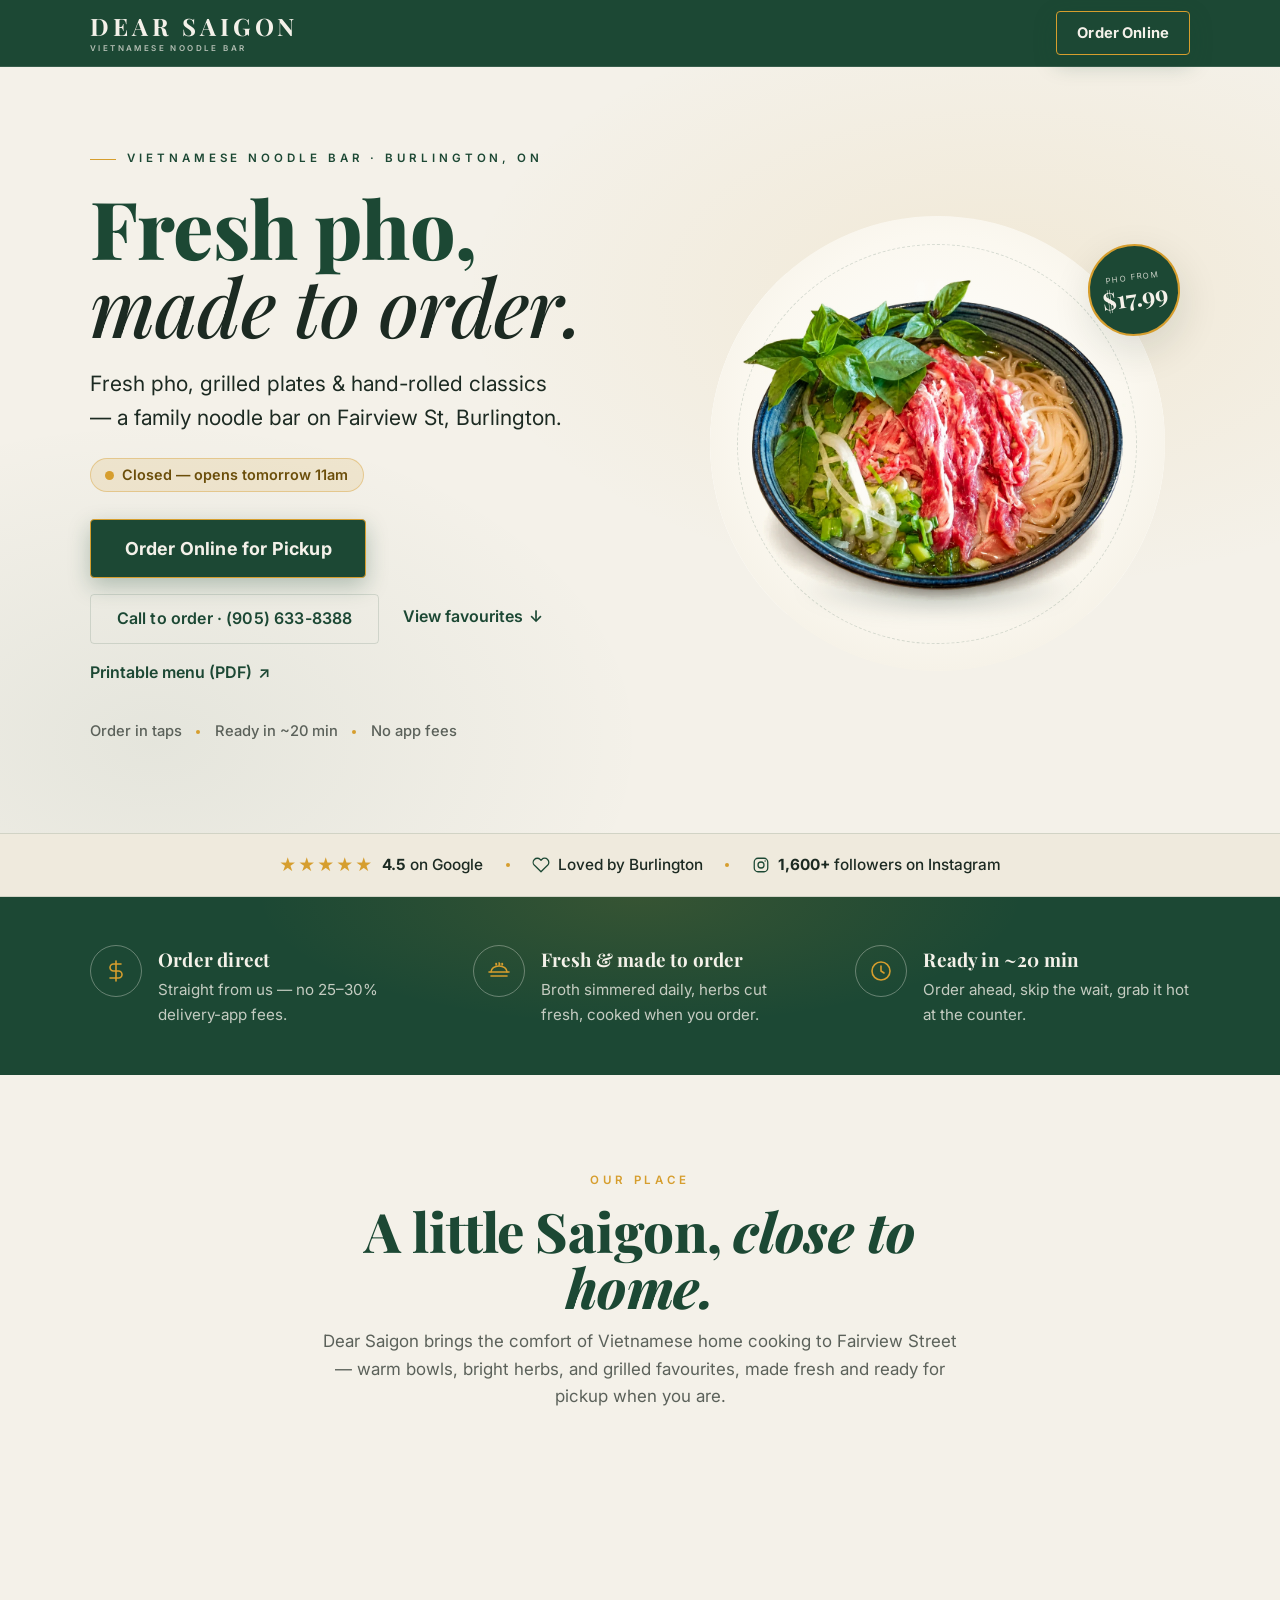
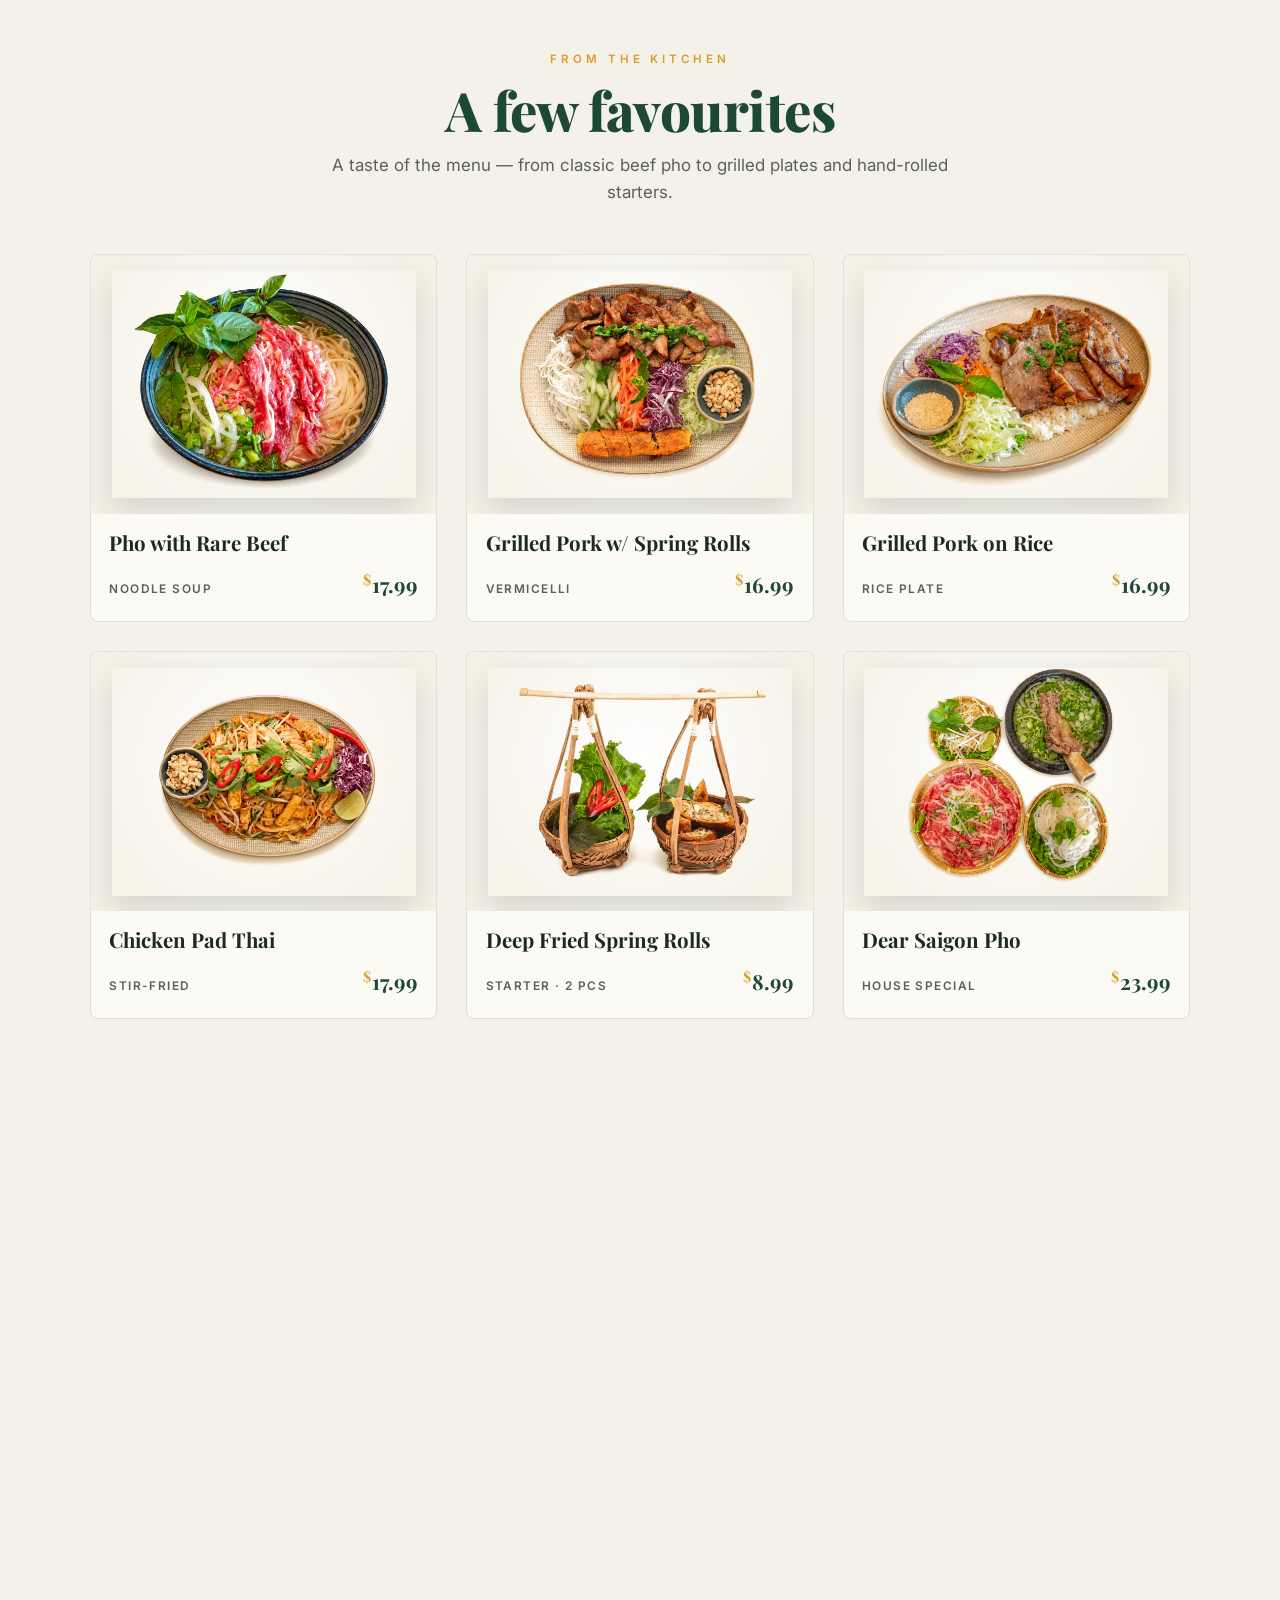
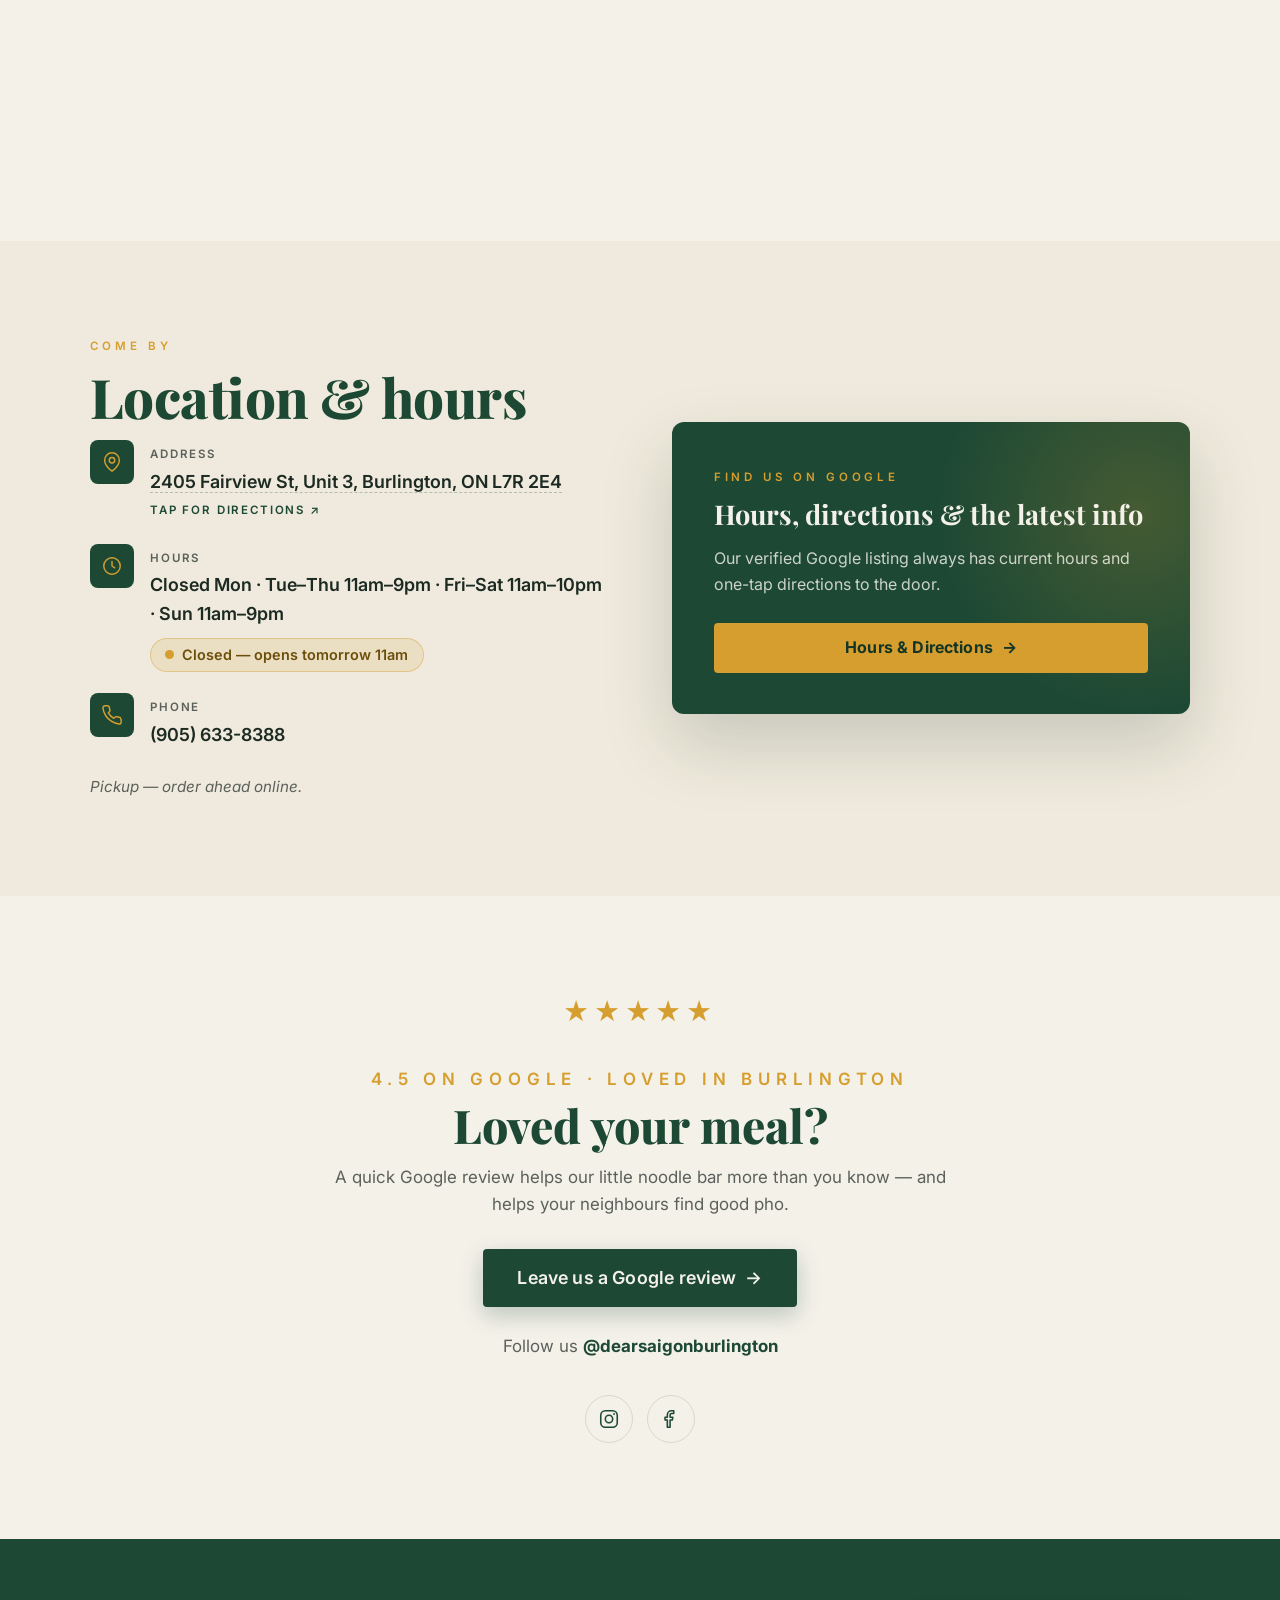
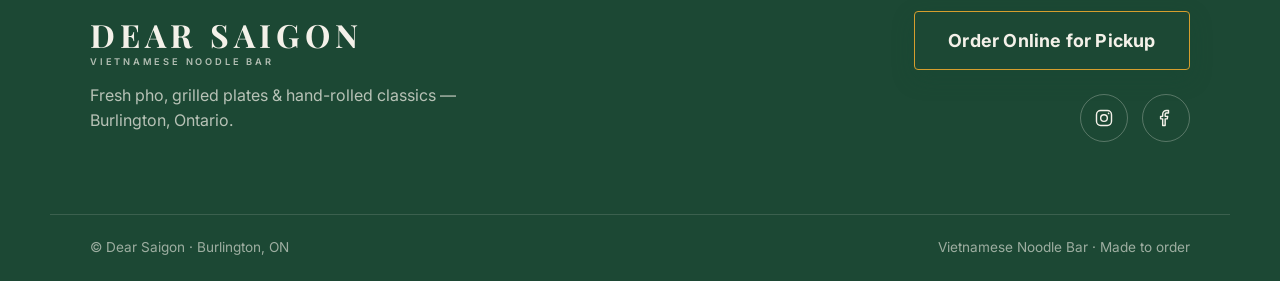
==== commit c401406f: "Revert hero to circular pho-bowl composition Restores assets/hero-pho.webp and swaps the responsive " ====
--- a/index.html
+++ b/index.html
@@ -226,35 +226,83 @@
   }
   .trust .dot { width: 4px; height: 4px; border-radius: 50%; background: var(--gold); display: inline-block; }
 
-  /* Hero image — real restaurant plate photo (Photo 49) in a rounded frame */
+  /* Hero image — white-bg bowl floated on a warm disc */
   .hero-media { position: relative; display: grid; place-items: center; }
   .hero-disc {
     position: relative;
-    width: min(100%, 34rem);
-    aspect-ratio: 4 / 3;                 /* matches landscape source (2048x1365 ≈ 3:2, cropped a touch) */
-    border-radius: 22px;
-    overflow: hidden;
-    background: var(--cream-warm);
-    box-shadow: var(--shadow-md);
-  }
-  /* soft grounding shadow beneath the frame */
+    width: min(90%, 30rem);
+    aspect-ratio: 1;
+    border-radius: 50%;
+    overflow: hidden;                    /* clip the photo's white rectangle to the circle */
+    background:
+      radial-gradient(circle at 50% 45%, #ffffff 0%, #FBF8F0 55%, var(--cream-warm) 100%);
+  }
+  .hero-disc::after {
+    content: "";
+    position: absolute; inset: 6%;
+    border-radius: 50%;
+    border: 1px dashed rgba(28,72,52,.16);
+    z-index: 1;
+  }
+  /* soft elliptical contact shadow — grounds the bowl without a rectangular edge */
   .hero-disc::before {
     content: "";
     position: absolute;
-    left: 50%; bottom: -6%;
-    width: 78%; height: 10%;
+    left: 50%; bottom: 12%;
+    width: 62%; height: 12%;
     transform: translateX(-50%);
-    background: radial-gradient(ellipse at center, rgba(20,42,34,.28), transparent 70%);
-    filter: blur(10px);
-    z-index: -1;
+    background: radial-gradient(ellipse at center, rgba(20,42,34,.30), transparent 70%);
+    filter: blur(9px);
+    z-index: 0;
   }
   .hero-bowl {
-    display: block;
-    width: 100%;
-    height: 100%;
-    object-fit: cover;
-    object-position: center;
-  }
+    position: absolute;
+    top: 50%; left: 50%;
+    width: 104%;
+    transform: translate(-50%, -50%);
+    /* opaque white studio background blends cleanly into the warm disc/cream */
+    mix-blend-mode: multiply;
+    z-index: 2;
+    animation: floatBowl 7s ease-in-out infinite;
+  }
+  @keyframes floatBowl {
+    0%,100% { transform: translate(-50%, -50%); }
+    50%     { transform: translate(-50%, calc(-50% - 12px)); }
+  }
+  .price-badge {
+    position: absolute;
+    right: 2%; top: 6%;
+    background: var(--green);
+    color: var(--cream);
+    border-radius: 50%;
+    width: 92px; height: 92px;
+    display: grid; place-content: center; text-align: center;
+    box-shadow: var(--shadow-md);
+    transform: rotate(-8deg);
+    z-index: 3;
+    border: 2px solid var(--gold);
+  }
+  .price-badge .lbl { font-size: .5rem; letter-spacing: .18em; text-transform: uppercase; opacity: .8; }
+  .price-badge .amt { font-family: 'Playfair Display', serif; font-weight: 700; font-size: 1.5rem; line-height: 1; margin-top: 2px; }
+
+  /* steam */
+  .steam { position: absolute; left: 50%; top: 14%; transform: translateX(-50%); z-index: 2; opacity: .55; }
+  .steam span {
+    display: block; position: absolute;
+    width: 8px; height: 46px; border-radius: 8px;
+    background: linear-gradient(to top, rgba(255,255,255,0), rgba(255,255,255,.9));
+    filter: blur(4px);
+    animation: rise 4.5s ease-in-out infinite;
+  }
+  .steam span:nth-child(1) { left: -20px; animation-delay: 0s; }
+  .steam span:nth-child(2) { left: 0;    animation-delay: 1.1s; height: 60px; }
+  .steam span:nth-child(3) { left: 20px; animation-delay: 2.2s; }
+  @keyframes rise {
+    0%   { transform: translateY(30px) scaleX(1); opacity: 0; }
+    30%  { opacity: .7; }
+    100% { transform: translateY(-40px) scaleX(1.6); opacity: 0; }
+  }
+
   /* ---------- Highlights strip (green band) ---------- */
   .highlights { background: var(--green); color: var(--cream); position: relative; }
   .highlights::before {
@@ -337,44 +385,6 @@
   .dish-price .cur { color: var(--gold); font-size: .9rem; vertical-align: top; margin-right: 1px; }
 
   .menu-cta { text-align: center; margin-top: clamp(2rem, 5vw, 2.8rem); }
-
-  /* ---------- Real-photo gallery ---------- */
-  .gallery-grid {
-    display: grid;
-    grid-template-columns: repeat(4, 1fr);
-    gap: clamp(.8rem, 2vw, 1.2rem);
-  }
-  .gallery-item {
-    position: relative;
-    aspect-ratio: 4 / 3;
-    border-radius: 10px;
-    overflow: hidden;
-    background: var(--cream-warm);
-    box-shadow: var(--shadow-sm);
-    border: 1px solid var(--edge);
-    transition: transform .35s var(--ease), box-shadow .35s var(--ease);
-  }
-  .gallery-item:hover { transform: translateY(-4px); box-shadow: var(--shadow-md); }
-  .gallery-item img {
-    width: 100%; height: 100%;
-    object-fit: cover; object-position: center;
-    display: block;
-    transition: transform .6s var(--ease);
-  }
-  .gallery-item:hover img { transform: scale(1.05); }
-  .gallery-note {
-    text-align: center;
-    color: var(--muted);
-    font-size: .9rem;
-    margin-top: 1.1rem;
-    letter-spacing: .02em;
-  }
-  @media (max-width: 900px) {
-    .gallery-grid { grid-template-columns: repeat(2, 1fr); }
-  }
-  @media (max-width: 480px) {
-    .gallery-grid { grid-template-columns: 1fr 1fr; gap: .6rem; }
-  }
 
   /* ---------- Location & hours ---------- */
   .info { background: var(--cream-warm); }
@@ -610,7 +620,7 @@
     .hero-grid { grid-template-columns: 1fr; gap: 2.5rem; }
     .hero-copy { max-width: none; order: 2; }
     .hero-media { order: 1; }
-    .hero-disc { width: 100%; aspect-ratio: 4 / 5; }  /* portrait crop reads better on narrow screens */
+    .hero-disc { width: min(78%, 22rem); }
     .info-grid { grid-template-columns: 1fr; }
     .footer-inner { grid-template-columns: 1fr; }
     .footer-right { align-items: flex-start; }
@@ -623,6 +633,8 @@
     .dish-name { font-size: 1.1rem; }
     .brand-lockup .sub { display: none; }
     .topbar .btn-order { padding: .6rem 1rem; font-size: .85rem; }
+    .price-badge { width: 74px; height: 74px; }
+    .price-badge .amt { font-size: 1.15rem; }
     .trust { font-size: .85rem; }
   }
   @media (max-width: 400px) {
@@ -680,33 +692,12 @@
 
         <div class="hero-media" aria-hidden="false">
           <div class="hero-disc">
-            <picture>
-              <!-- Narrow screens: 4:5 portrait crop of the official platter -->
-              <source
-                media="(max-width: 900px)"
-                type="image/webp"
-                srcset="assets/hero-platter-portrait-800.webp 800w, assets/hero-platter-portrait-1080.webp 1080w"
-                sizes="(max-width: 900px) 100vw, 34rem" />
-              <source
-                media="(max-width: 900px)"
-                type="image/jpeg"
-                srcset="assets/hero-platter-portrait-800.jpg 800w, assets/hero-platter-portrait-1080.jpg 1080w"
-                sizes="(max-width: 900px) 100vw, 34rem" />
-              <!-- Wider screens: landscape source -->
-              <source
-                type="image/webp"
-                srcset="assets/hero-platter-800.webp 800w, assets/hero-platter-1200.webp 1200w, assets/hero-platter-1600.webp 1600w"
-                sizes="(min-width: 900px) 34rem, 100vw" />
-              <img
-                class="hero-bowl"
-                src="assets/hero-platter-1200.jpg"
-                srcset="assets/hero-platter-800.jpg 800w, assets/hero-platter-1200.jpg 1200w, assets/hero-platter-1600.jpg 1600w"
-                sizes="(min-width: 900px) 34rem, 100vw"
-                alt="Official Dear Saigon food platter — grilled meats, hand-rolled spring rolls, fresh rice vermicelli, herbs and dipping sauces on a woven bamboo tray"
-                width="1600" height="1066"
-                fetchpriority="high"
-                decoding="async" />
-            </picture>
+            <div class="steam" aria-hidden="true"><span></span><span></span><span></span></div>
+            <img class="hero-bowl" src="assets/hero-pho.webp" alt="A steaming bowl of Vietnamese pho with rare beef, rice noodles and fresh Thai basil" width="1200" height="900" fetchpriority="high" />
+          </div>
+          <div class="price-badge" aria-hidden="true">
+            <span class="lbl">Pho from</span>
+            <span class="amt">$17.99</span>
           </div>
         </div>
       </div>
@@ -773,62 +764,6 @@
           <h2>A little Saigon, <em style="font-style:italic">close to home.</em></h2>
           <p>Dear Saigon brings the comfort of Vietnamese home cooking to Fairview Street — warm bowls, bright herbs, and grilled favourites, made fresh and ready for pickup when you are.</p>
         </div>
-      </div>
-    </section>
-
-    <!-- ============ REAL-PHOTO GALLERY ============ -->
-    <section class="sec" id="gallery" style="padding-top: clamp(2.5rem, 6vw, 4rem);">
-      <div class="wrap">
-        <div class="sec-head center reveal">
-          <span class="kicker">From our kitchen</span>
-          <h2>Real plates, real photos.</h2>
-          <p>Straight from our tables — no stock photos, no filters. Just what shows up when you order.</p>
-        </div>
-
-        <div class="gallery-grid">
-          <figure class="gallery-item reveal">
-            <img src="assets/gallery-house-special-pho.webp" alt="Dear Saigon house special pho — steaming bowl with rice noodles, herbs and lime" loading="lazy" width="1200" height="900" />
-          </figure>
-          <figure class="gallery-item reveal">
-            <img src="assets/gallery-satay-pho-rare-beef.webp" alt="Satay pho with rare beef — Dear Saigon" loading="lazy" width="1200" height="900" />
-          </figure>
-          <figure class="gallery-item reveal">
-            <img src="assets/gallery-dear-saigon-platter.webp" alt="Dear Saigon platter — grilled favourites, spring rolls and vermicelli" loading="lazy" width="1200" height="900" />
-          </figure>
-          <figure class="gallery-item reveal">
-            <img src="assets/gallery-house-special-pho-2.webp" alt="House special pho at Dear Saigon — bowl with fresh herbs and chili" loading="lazy" width="1200" height="900" />
-          </figure>
-        </div>
-
-        <p class="gallery-note reveal">Photos of dishes served at Dear Saigon, Burlington.</p>
-      </div>
-    </section>
-
-    <!-- ============ REAL-PHOTO GALLERY ============ -->
-    <section class="sec" id="gallery" style="padding-top: clamp(2.5rem, 6vw, 4rem);">
-      <div class="wrap">
-        <div class="sec-head center reveal">
-          <span class="kicker">From our kitchen</span>
-          <h2>Real plates, real photos.</h2>
-          <p>Straight from our tables — no stock photos, no filters. Just what shows up when you order.</p>
-        </div>
-
-        <div class="gallery-grid">
-          <figure class="gallery-item reveal">
-            <img src="assets/gallery-house-special-pho.webp" alt="Dear Saigon house special pho — steaming bowl with rice noodles, herbs and lime" loading="lazy" width="1200" height="900" />
-          </figure>
-          <figure class="gallery-item reveal">
-            <img src="assets/gallery-satay-pho-rare-beef.webp" alt="Satay pho with rare beef — Dear Saigon" loading="lazy" width="1200" height="900" />
-          </figure>
-          <figure class="gallery-item reveal">
-            <img src="assets/gallery-dear-saigon-platter.webp" alt="Dear Saigon platter — grilled favourites, spring rolls and vermicelli" loading="lazy" width="1200" height="900" />
-          </figure>
-          <figure class="gallery-item reveal">
-            <img src="assets/gallery-house-special-pho-2.webp" alt="House special pho at Dear Saigon — bowl with fresh herbs and chili" loading="lazy" width="1200" height="900" />
-          </figure>
-        </div>
-
-        <p class="gallery-note reveal">Photos of dishes served at Dear Saigon, Burlington.</p>
       </div>
     </section>
 
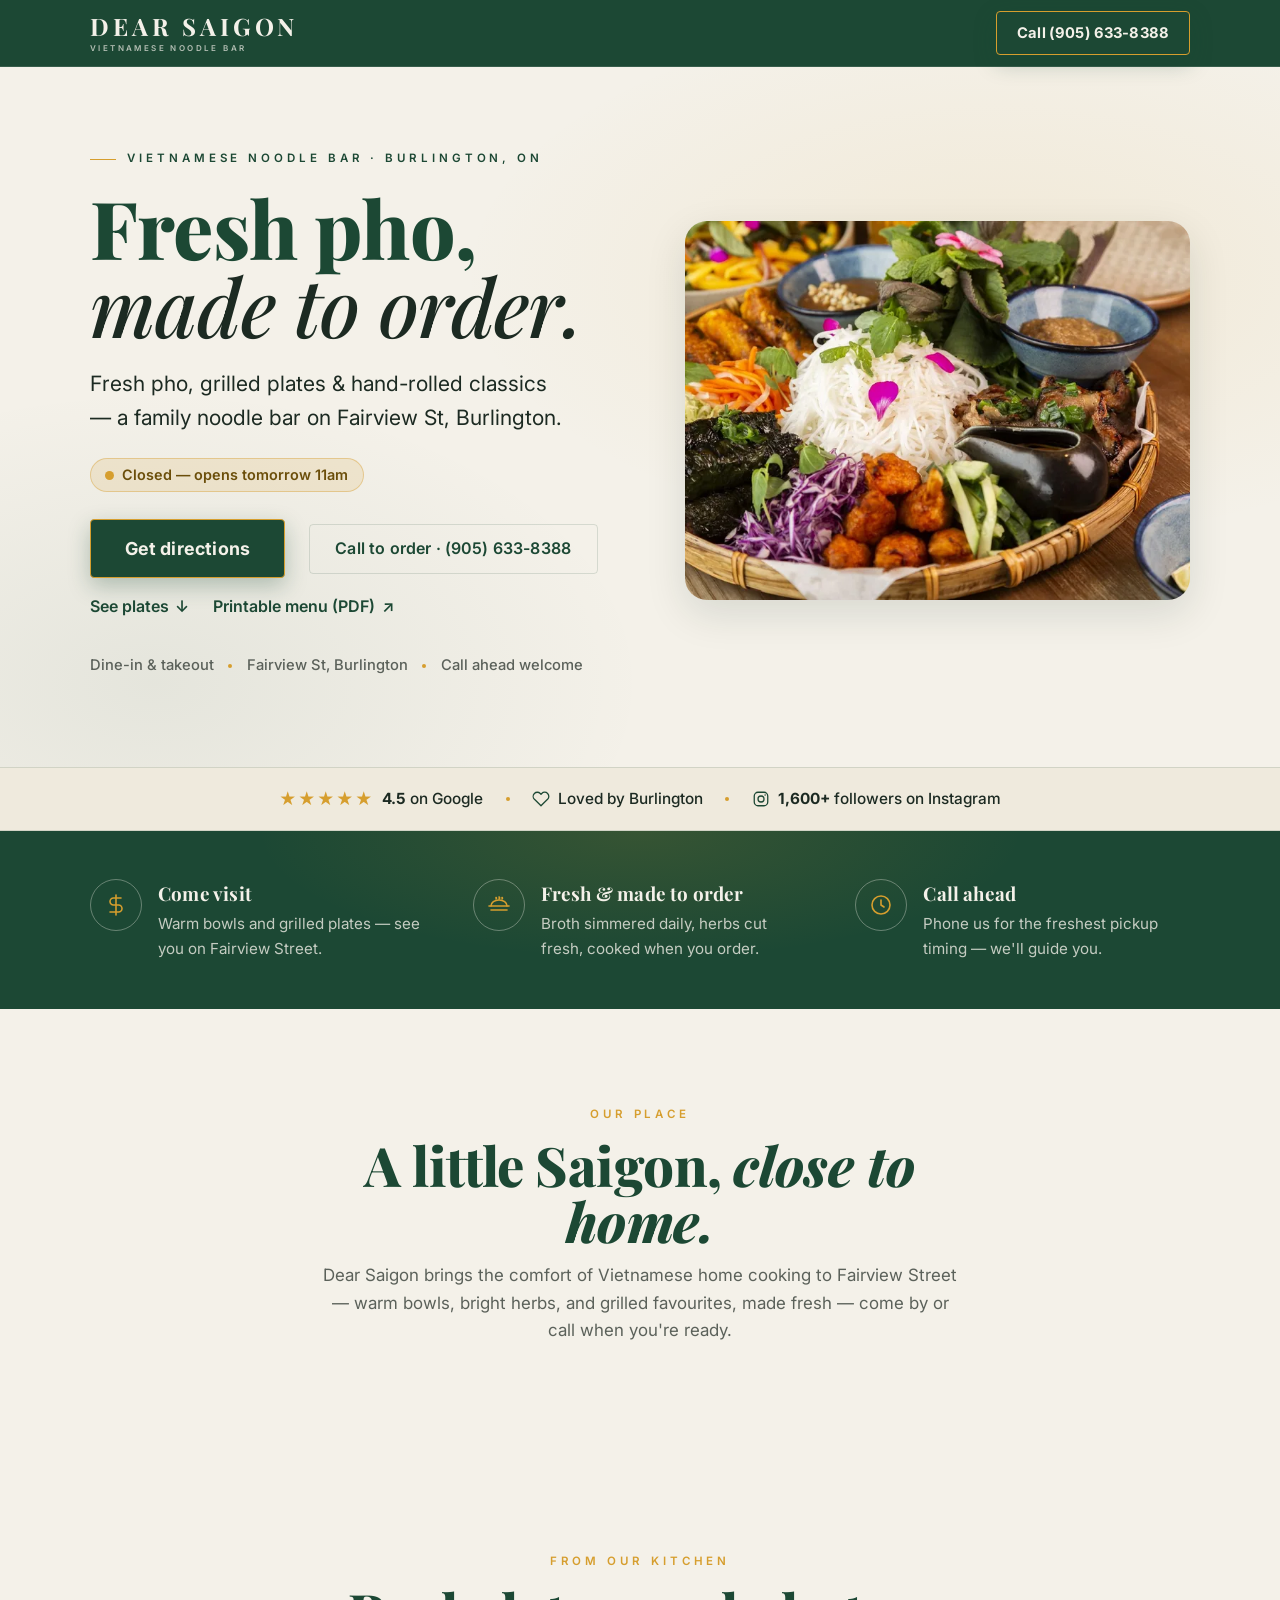
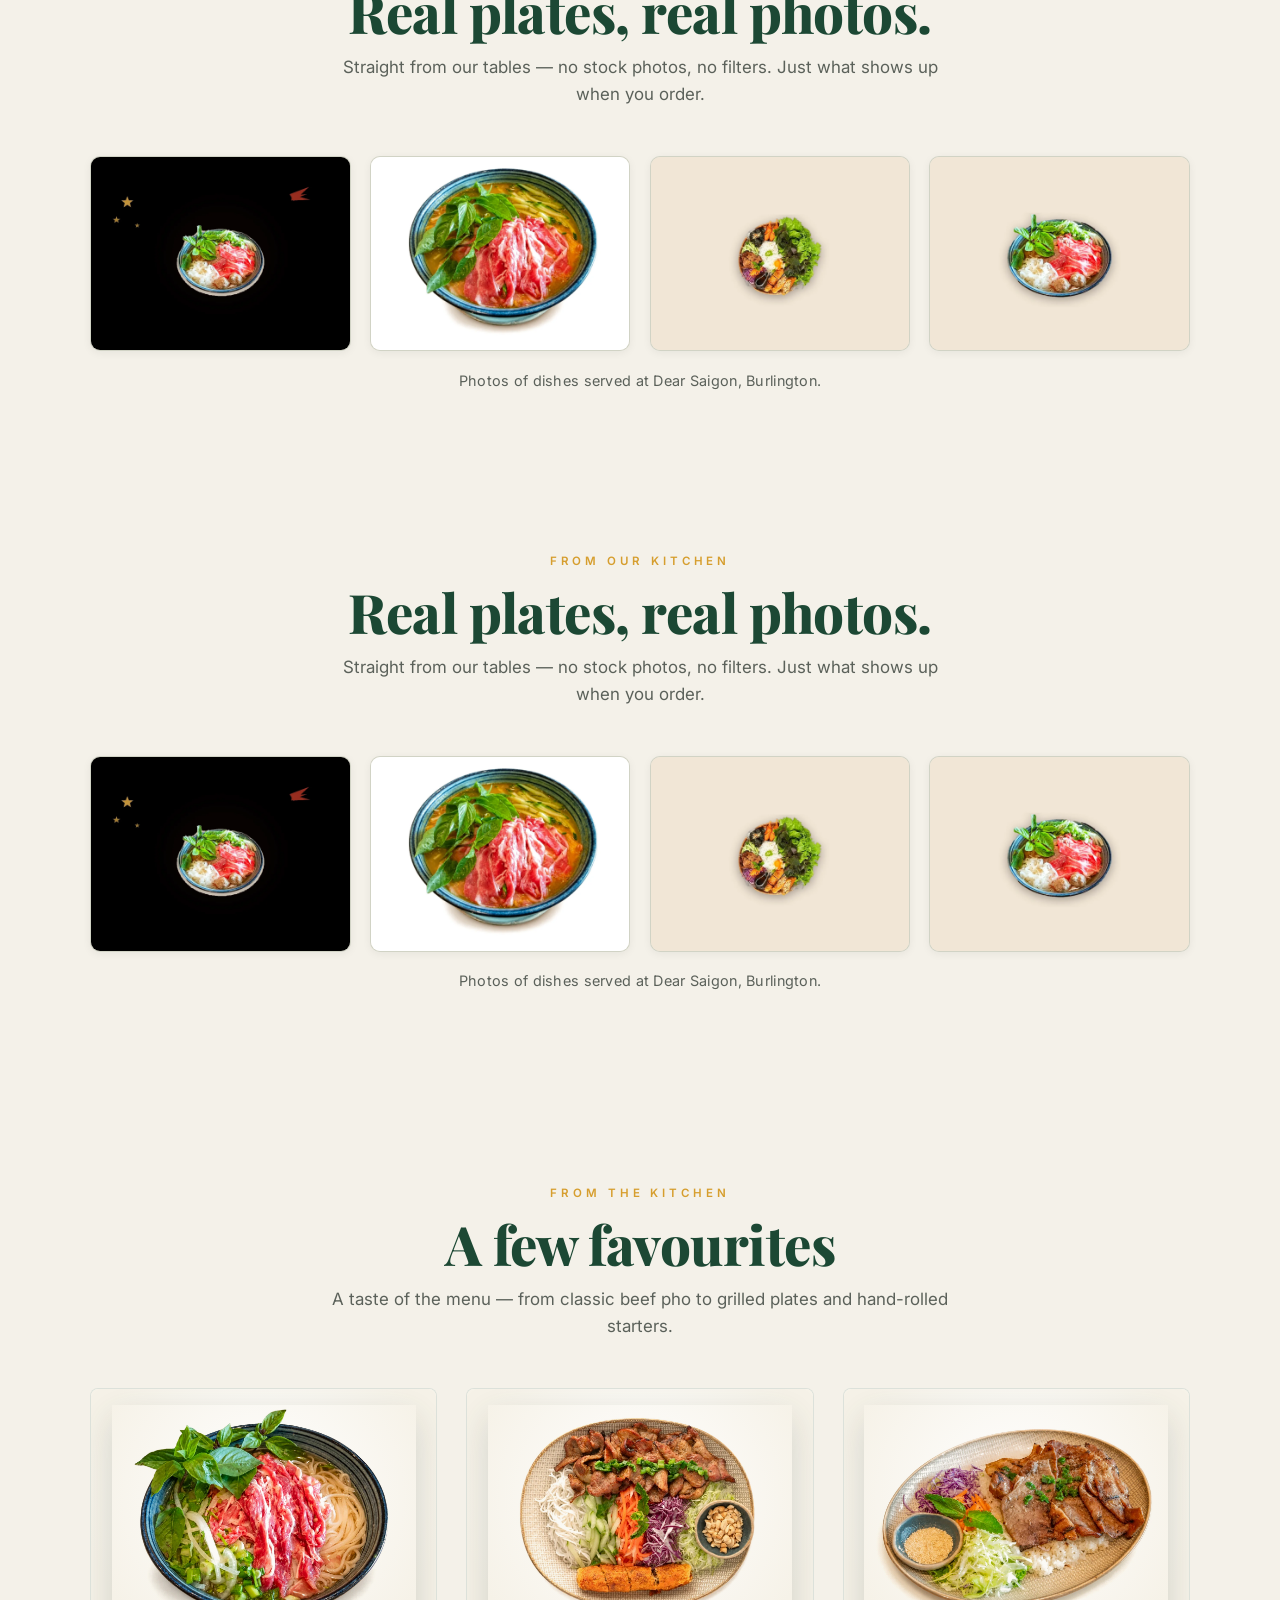
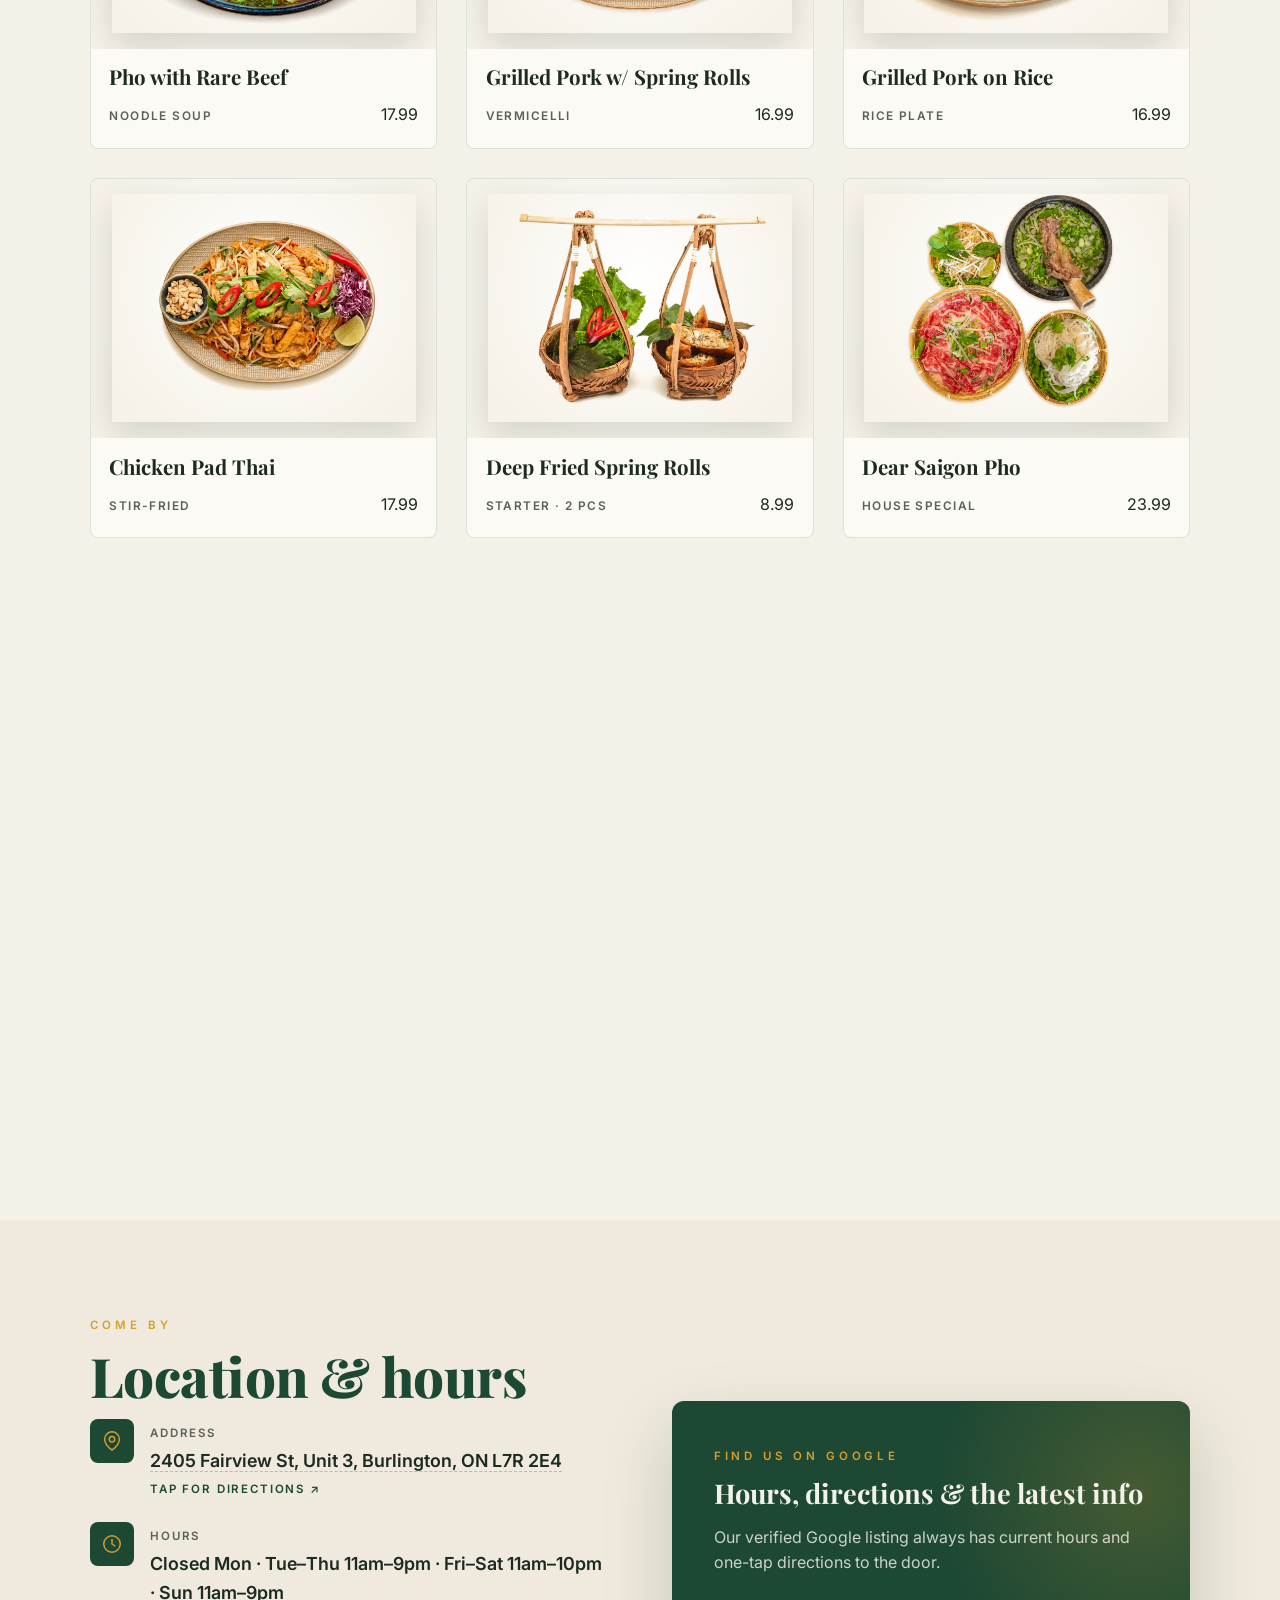
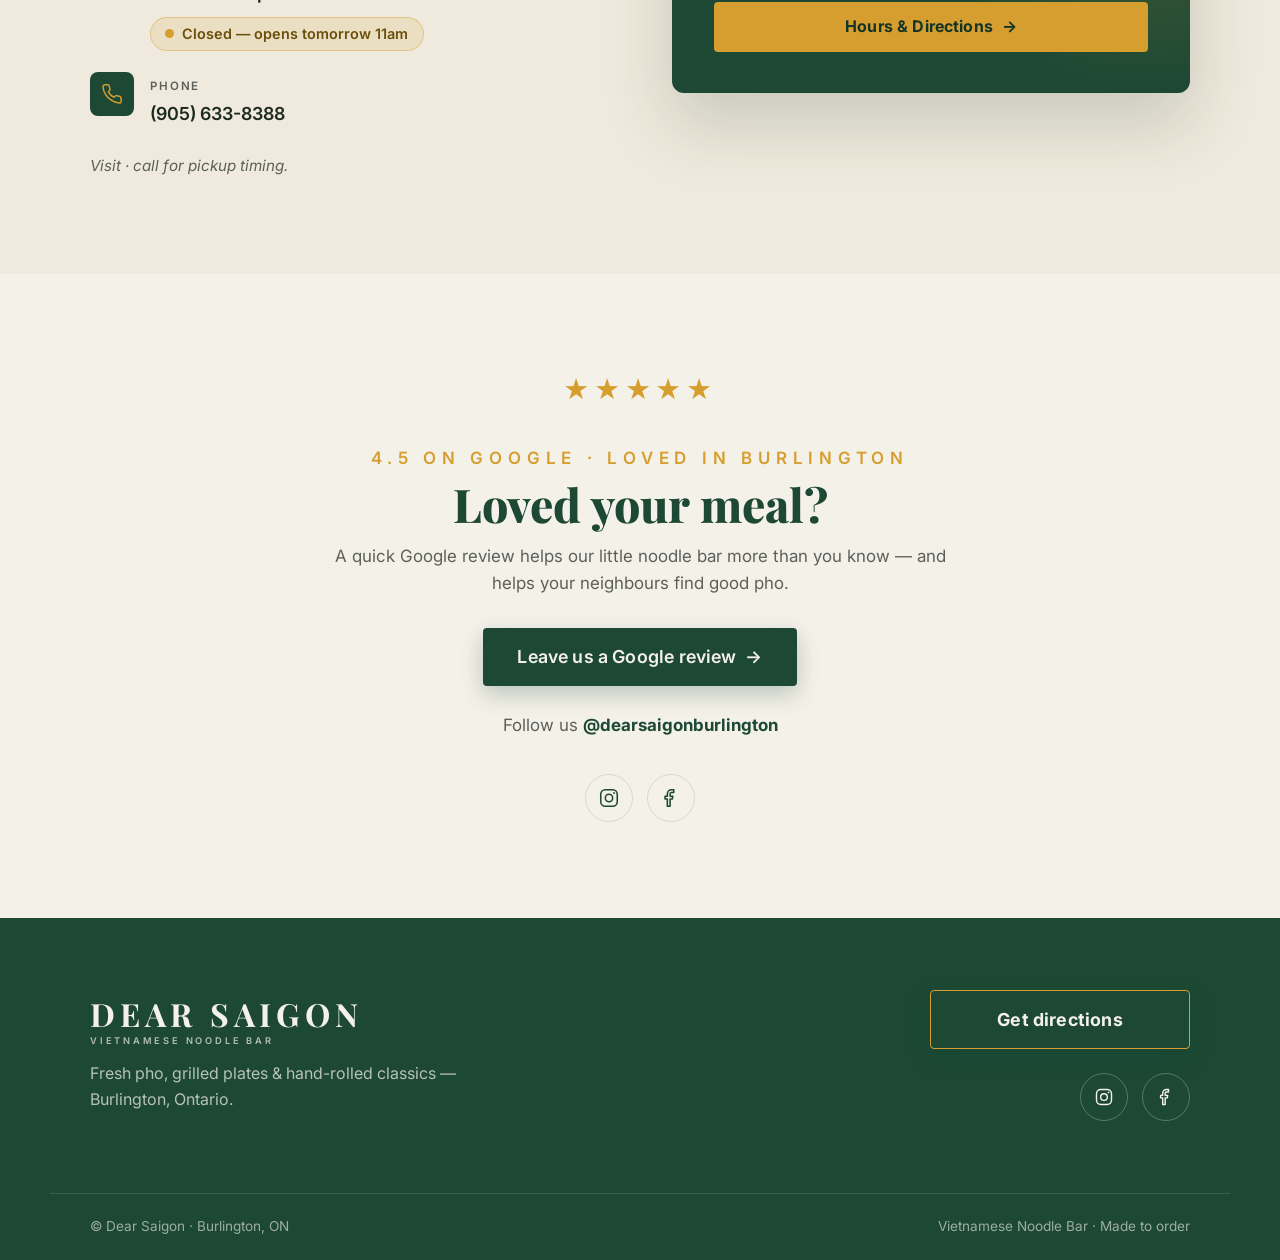
==== commit 8f37bd6e: "visit-only: strip order CTAs and menu prices; Decision #1 hours + NAP" ====
--- a/index.html
+++ b/index.html
@@ -3,18 +3,18 @@
 <head>
 <meta charset="UTF-8" />
 <meta name="viewport" content="width=device-width, initial-scale=1.0" />
-<title>Dear Saigon — Vietnamese Noodle Bar | Pho & Pickup in Burlington</title>
+<title>Dear Saigon Burlington — Visit · Hours &amp; Directions</title>
 <link rel="icon" href="data:image/svg+xml,%3Csvg xmlns='http://www.w3.org/2000/svg' viewBox='0 0 32 32'%3E%3Crect width='32' height='32' rx='7' fill='%231C4834'/%3E%3Ctext x='16' y='23' font-family='Georgia,serif' font-size='17' font-weight='bold' fill='%23F4F1E9' text-anchor='middle'%3EDS%3C/text%3E%3C/svg%3E" />
 <meta name="theme-color" content="#1C4834" />
 <meta name="robots" content="index,follow" />
-<meta name="description" content="Vietnamese food in Burlington — fresh pho, grilled plates & hand-rolled classics on Fairview St. Order online for pickup, ready in ~20 min with no app fees. ★★★★★ 4.5 on Google." />
+<meta name="description" content="Dear Saigon Burlington — Vietnamese noodle bar on Fairview St. Hours, phone & directions. Visit us. ★★★★★ 4.5 on Google." />
 <meta name="keywords" content="vietnamese food burlington, pho burlington, dear saigon, vietnamese noodle bar, pho pickup burlington" />
 <link rel="canonical" href="https://skywalker8888.github.io/dear-saigon-landing/" />
 
 <!-- Open Graph -->
 <meta property="og:site_name" content="Dear Saigon — Vietnamese Noodle Bar" />
 <meta property="og:title" content="Dear Saigon — Pho & Vietnamese Noodle Bar in Burlington" />
-<meta property="og:description" content="Fresh pho, grilled plates & hand-rolled classics on Fairview St. Order online for pickup — ready in ~20 min, no app fees. ★★★★★ 4.5 on Google." />
+<meta property="og:description" content="Dear Saigon Burlington — Vietnamese noodle bar on Fairview St. Hours, phone & directions for your visit." />
 <meta property="og:type" content="restaurant.restaurant" />
 <meta property="og:url" content="https://skywalker8888.github.io/dear-saigon-landing/" />
 <meta property="og:image" content="https://skywalker8888.github.io/dear-saigon-landing/assets/dearsaigon-pho.webp" />
@@ -24,7 +24,7 @@
 <!-- Twitter -->
 <meta name="twitter:card" content="summary_large_image" />
 <meta name="twitter:title" content="Dear Saigon — Pho & Vietnamese Noodle Bar in Burlington" />
-<meta name="twitter:description" content="Fresh pho & grilled plates on Fairview St. Order online for pickup — ready in ~20 min, no app fees." />
+<meta name="twitter:description" content="Dear Saigon Burlington — hours, phone & directions. Come visit on Fairview St." />
 <meta name="twitter:image" content="https://skywalker8888.github.io/dear-saigon-landing/assets/dearsaigon-pho.webp" />
 
 <!-- Fonts -->
@@ -226,83 +226,35 @@
   }
   .trust .dot { width: 4px; height: 4px; border-radius: 50%; background: var(--gold); display: inline-block; }
 
-  /* Hero image — white-bg bowl floated on a warm disc */
+  /* Hero image — real restaurant plate photo (Photo 49) in a rounded frame */
   .hero-media { position: relative; display: grid; place-items: center; }
   .hero-disc {
     position: relative;
-    width: min(90%, 30rem);
-    aspect-ratio: 1;
-    border-radius: 50%;
-    overflow: hidden;                    /* clip the photo's white rectangle to the circle */
-    background:
-      radial-gradient(circle at 50% 45%, #ffffff 0%, #FBF8F0 55%, var(--cream-warm) 100%);
-  }
-  .hero-disc::after {
-    content: "";
-    position: absolute; inset: 6%;
-    border-radius: 50%;
-    border: 1px dashed rgba(28,72,52,.16);
-    z-index: 1;
-  }
-  /* soft elliptical contact shadow — grounds the bowl without a rectangular edge */
+    width: min(100%, 34rem);
+    aspect-ratio: 4 / 3;                 /* matches landscape source (2048x1365 ≈ 3:2, cropped a touch) */
+    border-radius: 22px;
+    overflow: hidden;
+    background: var(--cream-warm);
+    box-shadow: var(--shadow-md);
+  }
+  /* soft grounding shadow beneath the frame */
   .hero-disc::before {
     content: "";
     position: absolute;
-    left: 50%; bottom: 12%;
-    width: 62%; height: 12%;
+    left: 50%; bottom: -6%;
+    width: 78%; height: 10%;
     transform: translateX(-50%);
-    background: radial-gradient(ellipse at center, rgba(20,42,34,.30), transparent 70%);
-    filter: blur(9px);
-    z-index: 0;
+    background: radial-gradient(ellipse at center, rgba(20,42,34,.28), transparent 70%);
+    filter: blur(10px);
+    z-index: -1;
   }
   .hero-bowl {
-    position: absolute;
-    top: 50%; left: 50%;
-    width: 104%;
-    transform: translate(-50%, -50%);
-    /* opaque white studio background blends cleanly into the warm disc/cream */
-    mix-blend-mode: multiply;
-    z-index: 2;
-    animation: floatBowl 7s ease-in-out infinite;
-  }
-  @keyframes floatBowl {
-    0%,100% { transform: translate(-50%, -50%); }
-    50%     { transform: translate(-50%, calc(-50% - 12px)); }
-  }
-  .price-badge {
-    position: absolute;
-    right: 2%; top: 6%;
-    background: var(--green);
-    color: var(--cream);
-    border-radius: 50%;
-    width: 92px; height: 92px;
-    display: grid; place-content: center; text-align: center;
-    box-shadow: var(--shadow-md);
-    transform: rotate(-8deg);
-    z-index: 3;
-    border: 2px solid var(--gold);
-  }
-  .price-badge .lbl { font-size: .5rem; letter-spacing: .18em; text-transform: uppercase; opacity: .8; }
-  .price-badge .amt { font-family: 'Playfair Display', serif; font-weight: 700; font-size: 1.5rem; line-height: 1; margin-top: 2px; }
-
-  /* steam */
-  .steam { position: absolute; left: 50%; top: 14%; transform: translateX(-50%); z-index: 2; opacity: .55; }
-  .steam span {
-    display: block; position: absolute;
-    width: 8px; height: 46px; border-radius: 8px;
-    background: linear-gradient(to top, rgba(255,255,255,0), rgba(255,255,255,.9));
-    filter: blur(4px);
-    animation: rise 4.5s ease-in-out infinite;
-  }
-  .steam span:nth-child(1) { left: -20px; animation-delay: 0s; }
-  .steam span:nth-child(2) { left: 0;    animation-delay: 1.1s; height: 60px; }
-  .steam span:nth-child(3) { left: 20px; animation-delay: 2.2s; }
-  @keyframes rise {
-    0%   { transform: translateY(30px) scaleX(1); opacity: 0; }
-    30%  { opacity: .7; }
-    100% { transform: translateY(-40px) scaleX(1.6); opacity: 0; }
-  }
-
+    display: block;
+    width: 100%;
+    height: 100%;
+    object-fit: cover;
+    object-position: center;
+  }
   /* ---------- Highlights strip (green band) ---------- */
   .highlights { background: var(--green); color: var(--cream); position: relative; }
   .highlights::before {
@@ -385,6 +337,44 @@
   .dish-price .cur { color: var(--gold); font-size: .9rem; vertical-align: top; margin-right: 1px; }
 
   .menu-cta { text-align: center; margin-top: clamp(2rem, 5vw, 2.8rem); }
+
+  /* ---------- Real-photo gallery ---------- */
+  .gallery-grid {
+    display: grid;
+    grid-template-columns: repeat(4, 1fr);
+    gap: clamp(.8rem, 2vw, 1.2rem);
+  }
+  .gallery-item {
+    position: relative;
+    aspect-ratio: 4 / 3;
+    border-radius: 10px;
+    overflow: hidden;
+    background: var(--cream-warm);
+    box-shadow: var(--shadow-sm);
+    border: 1px solid var(--edge);
+    transition: transform .35s var(--ease), box-shadow .35s var(--ease);
+  }
+  .gallery-item:hover { transform: translateY(-4px); box-shadow: var(--shadow-md); }
+  .gallery-item img {
+    width: 100%; height: 100%;
+    object-fit: cover; object-position: center;
+    display: block;
+    transition: transform .6s var(--ease);
+  }
+  .gallery-item:hover img { transform: scale(1.05); }
+  .gallery-note {
+    text-align: center;
+    color: var(--muted);
+    font-size: .9rem;
+    margin-top: 1.1rem;
+    letter-spacing: .02em;
+  }
+  @media (max-width: 900px) {
+    .gallery-grid { grid-template-columns: repeat(2, 1fr); }
+  }
+  @media (max-width: 480px) {
+    .gallery-grid { grid-template-columns: 1fr 1fr; gap: .6rem; }
+  }
 
   /* ---------- Location & hours ---------- */
   .info { background: var(--cream-warm); }
@@ -620,7 +610,7 @@
     .hero-grid { grid-template-columns: 1fr; gap: 2.5rem; }
     .hero-copy { max-width: none; order: 2; }
     .hero-media { order: 1; }
-    .hero-disc { width: min(78%, 22rem); }
+    .hero-disc { width: 100%; aspect-ratio: 4 / 5; }  /* portrait crop reads better on narrow screens */
     .info-grid { grid-template-columns: 1fr; }
     .footer-inner { grid-template-columns: 1fr; }
     .footer-right { align-items: flex-start; }
@@ -633,8 +623,6 @@
     .dish-name { font-size: 1.1rem; }
     .brand-lockup .sub { display: none; }
     .topbar .btn-order { padding: .6rem 1rem; font-size: .85rem; }
-    .price-badge { width: 74px; height: 74px; }
-    .price-badge .amt { font-size: 1.15rem; }
     .trust { font-size: .85rem; }
   }
   @media (max-width: 400px) {
@@ -658,7 +646,7 @@
         <span class="sub">Vietnamese Noodle Bar</span>
       </a>
       <!-- TODO: swap for direct Clover ordering link -->
-      <a class="btn btn-order" href="https://maps.google.com/?cid=7779167624269607469" target="_blank" rel="noopener">Order Online</a>
+      <a class="btn btn-order" href="tel:+19056338388">Call (905) 633-8388</a>
     </div>
   </header>
 
@@ -678,26 +666,47 @@
           </div>
           <div class="hero-cta">
             <!-- TODO: swap for direct Clover ordering link -->
-            <a class="btn btn-order btn-order-lg" href="https://maps.google.com/?cid=7779167624269607469" target="_blank" rel="noopener">Order Online for Pickup</a>
+            <a class="btn btn-order btn-order-lg" href="https://maps.google.com/?cid=7779167624269607469" target="_blank" rel="noopener">Get directions</a>
             <a class="btn btn-outline" href="tel:+19056338388">Call to order &middot; (905) 633-8388</a>
-            <a class="menu-link" href="#menu">View favourites <span aria-hidden="true">↓</span></a>
+            <a class="menu-link" href="#gallery">See plates <span aria-hidden="true">↓</span></a>
             <a class="menu-link" href="dear-saigon-menu.pdf" target="_blank" rel="noopener" aria-label="Printable menu (PDF, opens in a new tab)">Printable menu (PDF) <span aria-hidden="true">↗</span></a>
           </div>
           <p class="trust">
-            <span>Order in taps</span><span class="dot" aria-hidden="true"></span>
-            <span>Ready in ~20 min</span><span class="dot" aria-hidden="true"></span>
-            <span>No app fees</span>
+            <span>Dine-in &amp; takeout</span><span class="dot" aria-hidden="true"></span>
+            <span>Fairview St, Burlington</span><span class="dot" aria-hidden="true"></span>
+            <span>Call ahead welcome</span>
           </p>
         </div>
 
         <div class="hero-media" aria-hidden="false">
           <div class="hero-disc">
-            <div class="steam" aria-hidden="true"><span></span><span></span><span></span></div>
-            <img class="hero-bowl" src="assets/hero-pho.webp" alt="A steaming bowl of Vietnamese pho with rare beef, rice noodles and fresh Thai basil" width="1200" height="900" fetchpriority="high" />
-          </div>
-          <div class="price-badge" aria-hidden="true">
-            <span class="lbl">Pho from</span>
-            <span class="amt">$17.99</span>
+            <picture>
+              <!-- Narrow screens: 4:5 portrait crop of the official platter -->
+              <source
+                media="(max-width: 900px)"
+                type="image/webp"
+                srcset="assets/hero-platter-portrait-800.webp 800w, assets/hero-platter-portrait-1080.webp 1080w"
+                sizes="(max-width: 900px) 100vw, 34rem" />
+              <source
+                media="(max-width: 900px)"
+                type="image/jpeg"
+                srcset="assets/hero-platter-portrait-800.jpg 800w, assets/hero-platter-portrait-1080.jpg 1080w"
+                sizes="(max-width: 900px) 100vw, 34rem" />
+              <!-- Wider screens: landscape source -->
+              <source
+                type="image/webp"
+                srcset="assets/hero-platter-800.webp 800w, assets/hero-platter-1200.webp 1200w, assets/hero-platter-1600.webp 1600w"
+                sizes="(min-width: 900px) 34rem, 100vw" />
+              <img
+                class="hero-bowl"
+                src="assets/hero-platter-1200.jpg"
+                srcset="assets/hero-platter-800.jpg 800w, assets/hero-platter-1200.jpg 1200w, assets/hero-platter-1600.jpg 1600w"
+                sizes="(min-width: 900px) 34rem, 100vw"
+                alt="Official Dear Saigon food platter — grilled meats, hand-rolled spring rolls, fresh rice vermicelli, herbs and dipping sauces on a woven bamboo tray"
+                width="1600" height="1066"
+                fetchpriority="high"
+                decoding="async" />
+            </picture>
           </div>
         </div>
       </div>
@@ -731,8 +740,8 @@
             <svg width="24" height="24" viewBox="0 0 24 24" fill="none" stroke="currentColor" stroke-width="1.6" stroke-linecap="round" stroke-linejoin="round"><path d="M12 2v20"/><path d="M17 5H9.5a3.5 3.5 0 0 0 0 7h5a3.5 3.5 0 0 1 0 7H6"/></svg>
           </span>
           <div>
-            <h3>Order direct</h3>
-            <p>Straight from us — no 25–30% delivery-app fees.</p>
+            <h3>Come visit</h3>
+            <p>Warm bowls and grilled plates — see you on Fairview Street.</p>
           </div>
         </div>
         <div class="hl reveal">
@@ -749,8 +758,8 @@
             <svg width="24" height="24" viewBox="0 0 24 24" fill="none" stroke="currentColor" stroke-width="1.6" stroke-linecap="round" stroke-linejoin="round"><circle cx="12" cy="12" r="9"/><path d="M12 7v5l3 2"/></svg>
           </span>
           <div>
-            <h3>Ready in ~20 min</h3>
-            <p>Order ahead, skip the wait, grab it hot at the counter.</p>
+            <h3>Call ahead</h3>
+            <p>Phone us for the freshest pickup timing — we'll guide you.</p>
           </div>
         </div>
       </div>
@@ -762,8 +771,64 @@
         <div class="sec-head center reveal">
           <span class="kicker">Our place</span>
           <h2>A little Saigon, <em style="font-style:italic">close to home.</em></h2>
-          <p>Dear Saigon brings the comfort of Vietnamese home cooking to Fairview Street — warm bowls, bright herbs, and grilled favourites, made fresh and ready for pickup when you are.</p>
-        </div>
+          <p>Dear Saigon brings the comfort of Vietnamese home cooking to Fairview Street — warm bowls, bright herbs, and grilled favourites, made fresh — come by or call when you're ready.</p>
+        </div>
+      </div>
+    </section>
+
+    <!-- ============ REAL-PHOTO GALLERY ============ -->
+    <section class="sec" id="gallery" style="padding-top: clamp(2.5rem, 6vw, 4rem);">
+      <div class="wrap">
+        <div class="sec-head center reveal">
+          <span class="kicker">From our kitchen</span>
+          <h2>Real plates, real photos.</h2>
+          <p>Straight from our tables — no stock photos, no filters. Just what shows up when you order.</p>
+        </div>
+
+        <div class="gallery-grid">
+          <figure class="gallery-item reveal">
+            <img src="assets/gallery-house-special-pho.webp" alt="Dear Saigon house special pho — steaming bowl with rice noodles, herbs and lime" loading="lazy" width="1200" height="900" />
+          </figure>
+          <figure class="gallery-item reveal">
+            <img src="assets/gallery-satay-pho-rare-beef.webp" alt="Satay pho with rare beef — Dear Saigon" loading="lazy" width="1200" height="900" />
+          </figure>
+          <figure class="gallery-item reveal">
+            <img src="assets/gallery-dear-saigon-platter.webp" alt="Dear Saigon platter — grilled favourites, spring rolls and vermicelli" loading="lazy" width="1200" height="900" />
+          </figure>
+          <figure class="gallery-item reveal">
+            <img src="assets/gallery-house-special-pho-2.webp" alt="House special pho at Dear Saigon — bowl with fresh herbs and chili" loading="lazy" width="1200" height="900" />
+          </figure>
+        </div>
+
+        <p class="gallery-note reveal">Photos of dishes served at Dear Saigon, Burlington.</p>
+      </div>
+    </section>
+
+    <!-- ============ REAL-PHOTO GALLERY ============ -->
+    <section class="sec" id="gallery" style="padding-top: clamp(2.5rem, 6vw, 4rem);">
+      <div class="wrap">
+        <div class="sec-head center reveal">
+          <span class="kicker">From our kitchen</span>
+          <h2>Real plates, real photos.</h2>
+          <p>Straight from our tables — no stock photos, no filters. Just what shows up when you order.</p>
+        </div>
+
+        <div class="gallery-grid">
+          <figure class="gallery-item reveal">
+            <img src="assets/gallery-house-special-pho.webp" alt="Dear Saigon house special pho — steaming bowl with rice noodles, herbs and lime" loading="lazy" width="1200" height="900" />
+          </figure>
+          <figure class="gallery-item reveal">
+            <img src="assets/gallery-satay-pho-rare-beef.webp" alt="Satay pho with rare beef — Dear Saigon" loading="lazy" width="1200" height="900" />
+          </figure>
+          <figure class="gallery-item reveal">
+            <img src="assets/gallery-dear-saigon-platter.webp" alt="Dear Saigon platter — grilled favourites, spring rolls and vermicelli" loading="lazy" width="1200" height="900" />
+          </figure>
+          <figure class="gallery-item reveal">
+            <img src="assets/gallery-house-special-pho-2.webp" alt="House special pho at Dear Saigon — bowl with fresh herbs and chili" loading="lazy" width="1200" height="900" />
+          </figure>
+        </div>
+
+        <p class="gallery-note reveal">Photos of dishes served at Dear Saigon, Burlington.</p>
       </div>
     </section>
 
@@ -783,7 +848,7 @@
               <h3 class="dish-name">Pho with Rare Beef</h3>
               <div class="dish-foot">
                 <span class="dish-tag">Noodle Soup</span>
-                <span class="dish-price"><span class="cur">$</span>17.99</span>
+                17.99</span>
               </div>
             </div>
           </article>
@@ -794,7 +859,7 @@
               <h3 class="dish-name">Grilled Pork w/ Spring Rolls</h3>
               <div class="dish-foot">
                 <span class="dish-tag">Vermicelli</span>
-                <span class="dish-price"><span class="cur">$</span>16.99</span>
+                16.99</span>
               </div>
             </div>
           </article>
@@ -805,7 +870,7 @@
               <h3 class="dish-name">Grilled Pork on Rice</h3>
               <div class="dish-foot">
                 <span class="dish-tag">Rice Plate</span>
-                <span class="dish-price"><span class="cur">$</span>16.99</span>
+                16.99</span>
               </div>
             </div>
           </article>
@@ -816,7 +881,7 @@
               <h3 class="dish-name">Chicken Pad Thai</h3>
               <div class="dish-foot">
                 <span class="dish-tag">Stir-Fried</span>
-                <span class="dish-price"><span class="cur">$</span>17.99</span>
+                17.99</span>
               </div>
             </div>
           </article>
@@ -827,7 +892,7 @@
               <h3 class="dish-name">Deep Fried Spring Rolls</h3>
               <div class="dish-foot">
                 <span class="dish-tag">Starter · 2 pcs</span>
-                <span class="dish-price"><span class="cur">$</span>8.99</span>
+                8.99</span>
               </div>
             </div>
           </article>
@@ -838,7 +903,7 @@
               <h3 class="dish-name">Dear Saigon Pho</h3>
               <div class="dish-foot">
                 <span class="dish-tag">House Special</span>
-                <span class="dish-price"><span class="cur">$</span>23.99</span>
+                23.99</span>
               </div>
             </div>
           </article>
@@ -848,14 +913,6 @@
           <a class="btn btn-green btn-order-lg" href="dear-saigon-menu.pdf" target="_blank" rel="noopener" aria-label="See the full menu (PDF, opens in a new tab)">See the full menu (PDF) <span class="arrow" aria-hidden="true">→</span></a>
         </div>
 
-        <div class="loyalty reveal">
-          <span class="badge-ico" aria-hidden="true">
-            <svg width="26" height="26" viewBox="0 0 24 24" fill="none" stroke="currentColor" stroke-width="1.7" stroke-linecap="round" stroke-linejoin="round"><path d="M5 3v6a7 7 0 0 0 14 0V3"/><path d="M9 3v5"/><path d="M15 3v5"/><path d="M12 16v5"/><path d="M8 21h8"/></svg>
-          </span>
-          <div>
-            <div class="l-title">Buy 9, get your 10th free</div>
-            <div class="l-sub">Our little thank-you to the regulars — ask for your loyalty card in-store.</div>
-          </div>
         </div>
       </div>
     </section>
@@ -870,7 +927,7 @@
           <p>Feeding a team, a party, or the whole office? Our platters travel beautifully — pho bars, grilled lemongrass plates, and fresh &amp; hand-rolled trays. Pre-set bundles for <strong>10, 25, or 50</strong> people, ready when you are.</p>
         </div>
         <div class="reveal" style="text-align:center">
-          <a class="btn btn-order btn-order-lg" href="tel:+19056338388">Book catering · (905) 633-8388</a>
+          <a class="btn btn-order btn-order-lg" href="tel:+19056338388">Ask about catering · (905) 633-8388</a>
         </div>
       </div>
     </section>
@@ -909,7 +966,7 @@
               </div>
             </div>
           </div>
-          <p class="info-note">Pickup — order ahead online.</p>
+          <p class="info-note">Visit · call for pickup timing.</p>
         </div>
 
         <aside class="info-card reveal">
@@ -959,7 +1016,7 @@
       </div>
       <div class="footer-right">
         <!-- TODO: swap for direct Clover ordering link -->
-        <a class="btn btn-order btn-order-lg" href="https://maps.google.com/?cid=7779167624269607469" target="_blank" rel="noopener">Order Online for Pickup</a>
+        <a class="btn btn-order btn-order-lg" href="https://maps.google.com/?cid=7779167624269607469" target="_blank" rel="noopener">Get directions</a>
         <div class="socials">
           <a class="soc" href="https://instagram.com/dearsaigonburlington" target="_blank" rel="noopener" aria-label="Dear Saigon on Instagram">
             <svg width="20" height="20" viewBox="0 0 24 24" fill="none" stroke="currentColor" stroke-width="1.7" stroke-linecap="round" stroke-linejoin="round"><rect x="3" y="3" width="18" height="18" rx="5"/><circle cx="12" cy="12" r="4"/><circle cx="17.5" cy="6.5" r="1" fill="currentColor" stroke="none"/></svg>
@@ -979,7 +1036,7 @@
   <!-- ============ STICKY MOBILE ORDER BAR (≤768px) ============ -->
   <nav class="mobile-order-bar" aria-label="Quick order actions">
     <!-- TODO: swap for direct Clover ordering link -->
-    <a class="btn btn-order" href="https://maps.google.com/?cid=7779167624269607469" target="_blank" rel="noopener">Order Online</a>
+    <a class="btn btn-order" href="tel:+19056338388">Call (905) 633-8388</a>
     <a class="btn btn-callbar" href="tel:+19056338388" aria-label="Call Dear Saigon at (905) 633-8388">
       <svg width="18" height="18" viewBox="0 0 24 24" fill="none" stroke="currentColor" stroke-width="1.7" stroke-linecap="round" stroke-linejoin="round" aria-hidden="true"><path d="M22 16.9v3a2 2 0 0 1-2.2 2 19.8 19.8 0 0 1-8.6-3.1 19.5 19.5 0 0 1-6-6 19.8 19.8 0 0 1-3.1-8.6A2 2 0 0 1 4.1 2h3a2 2 0 0 1 2 1.7c.1.9.3 1.8.6 2.6a2 2 0 0 1-.5 2.1L8 9.6a16 16 0 0 0 6 6l1.2-1.2a2 2 0 0 1 2.1-.5c.8.3 1.7.5 2.6.6a2 2 0 0 1 1.7 2Z"/></svg>
       Call
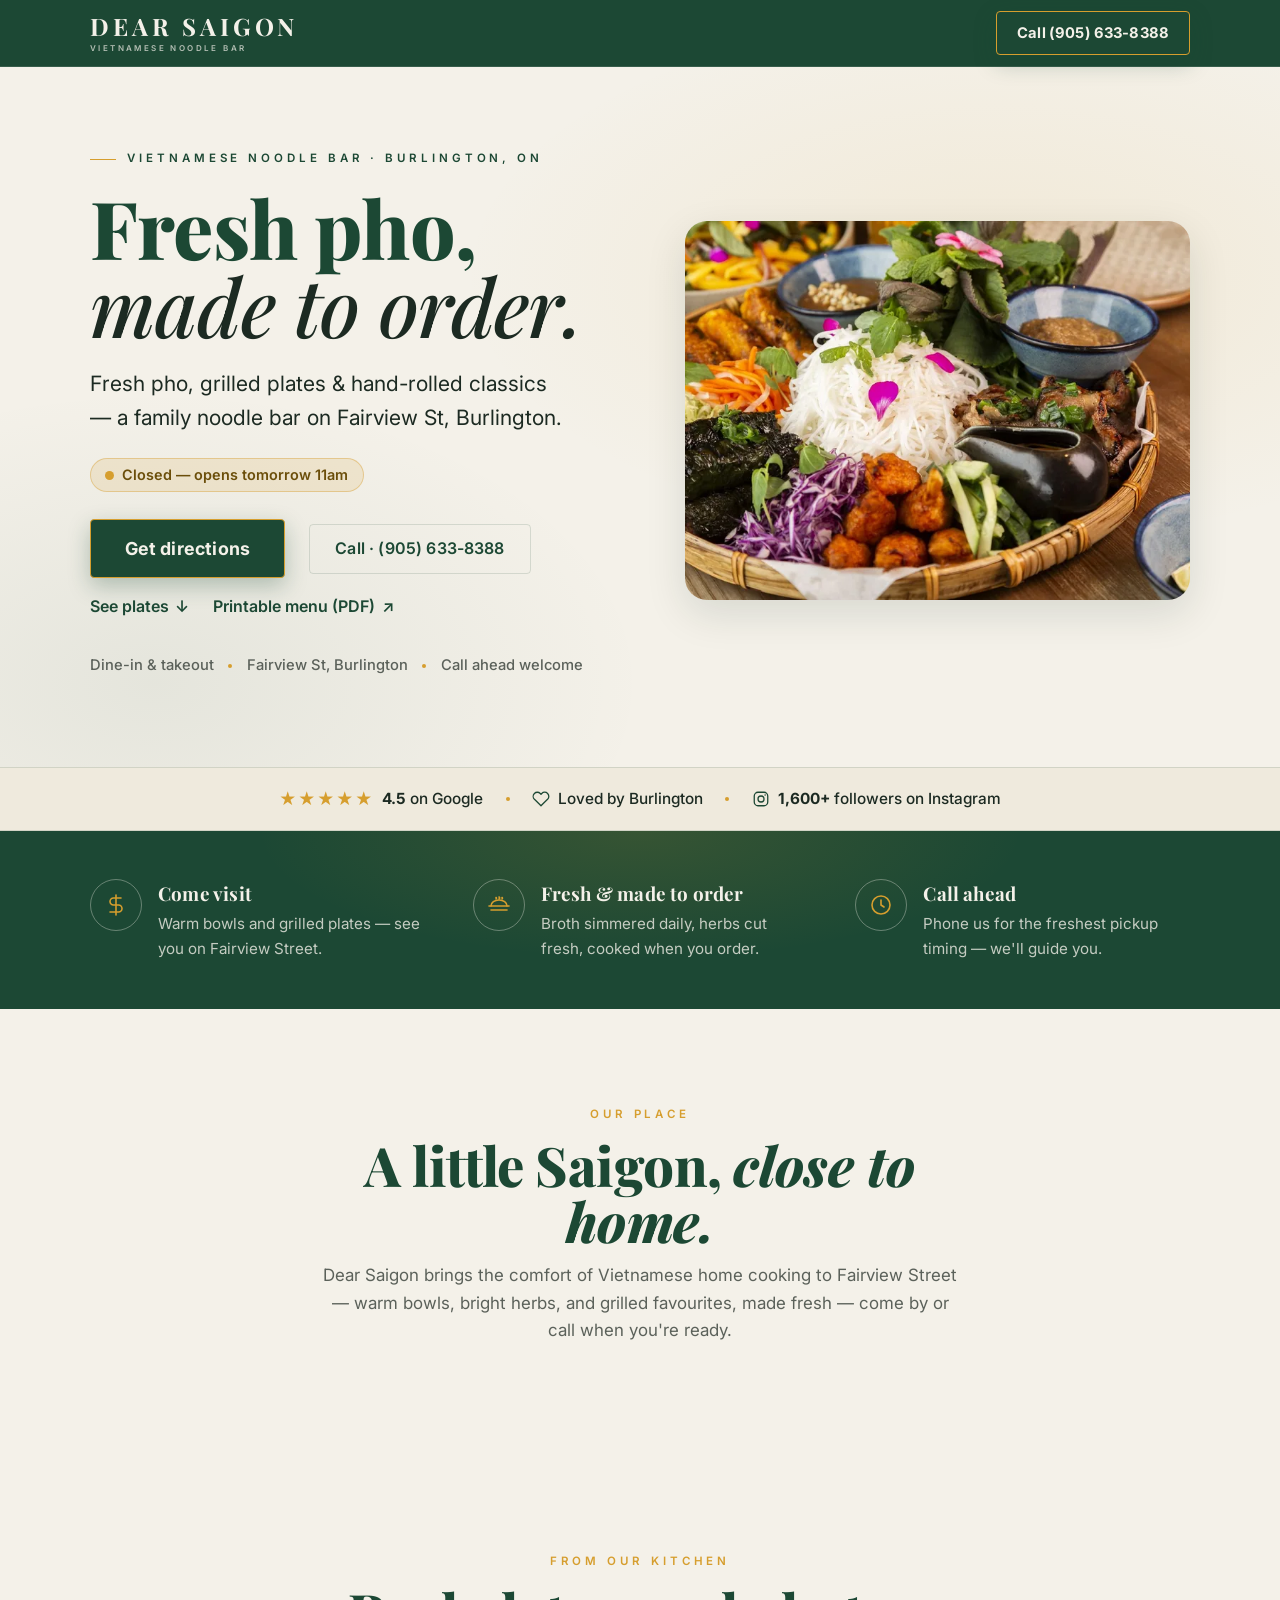
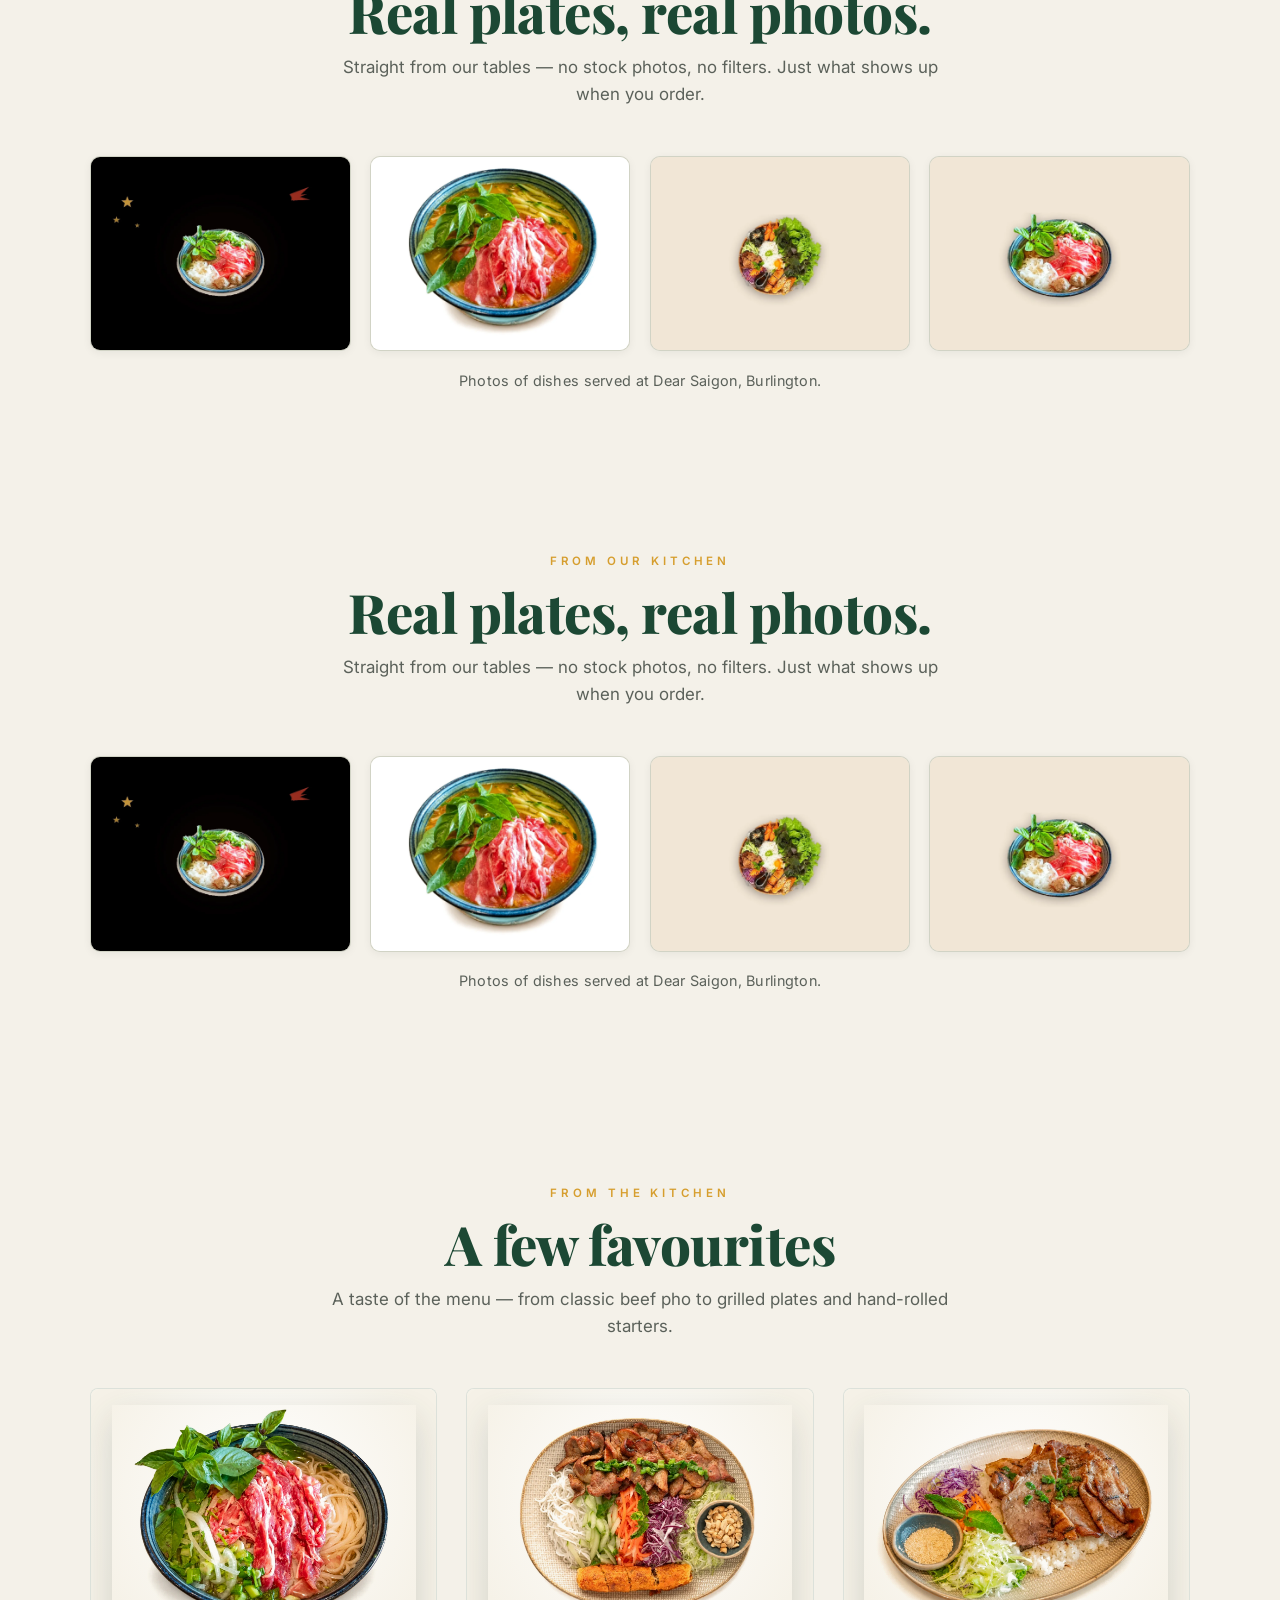
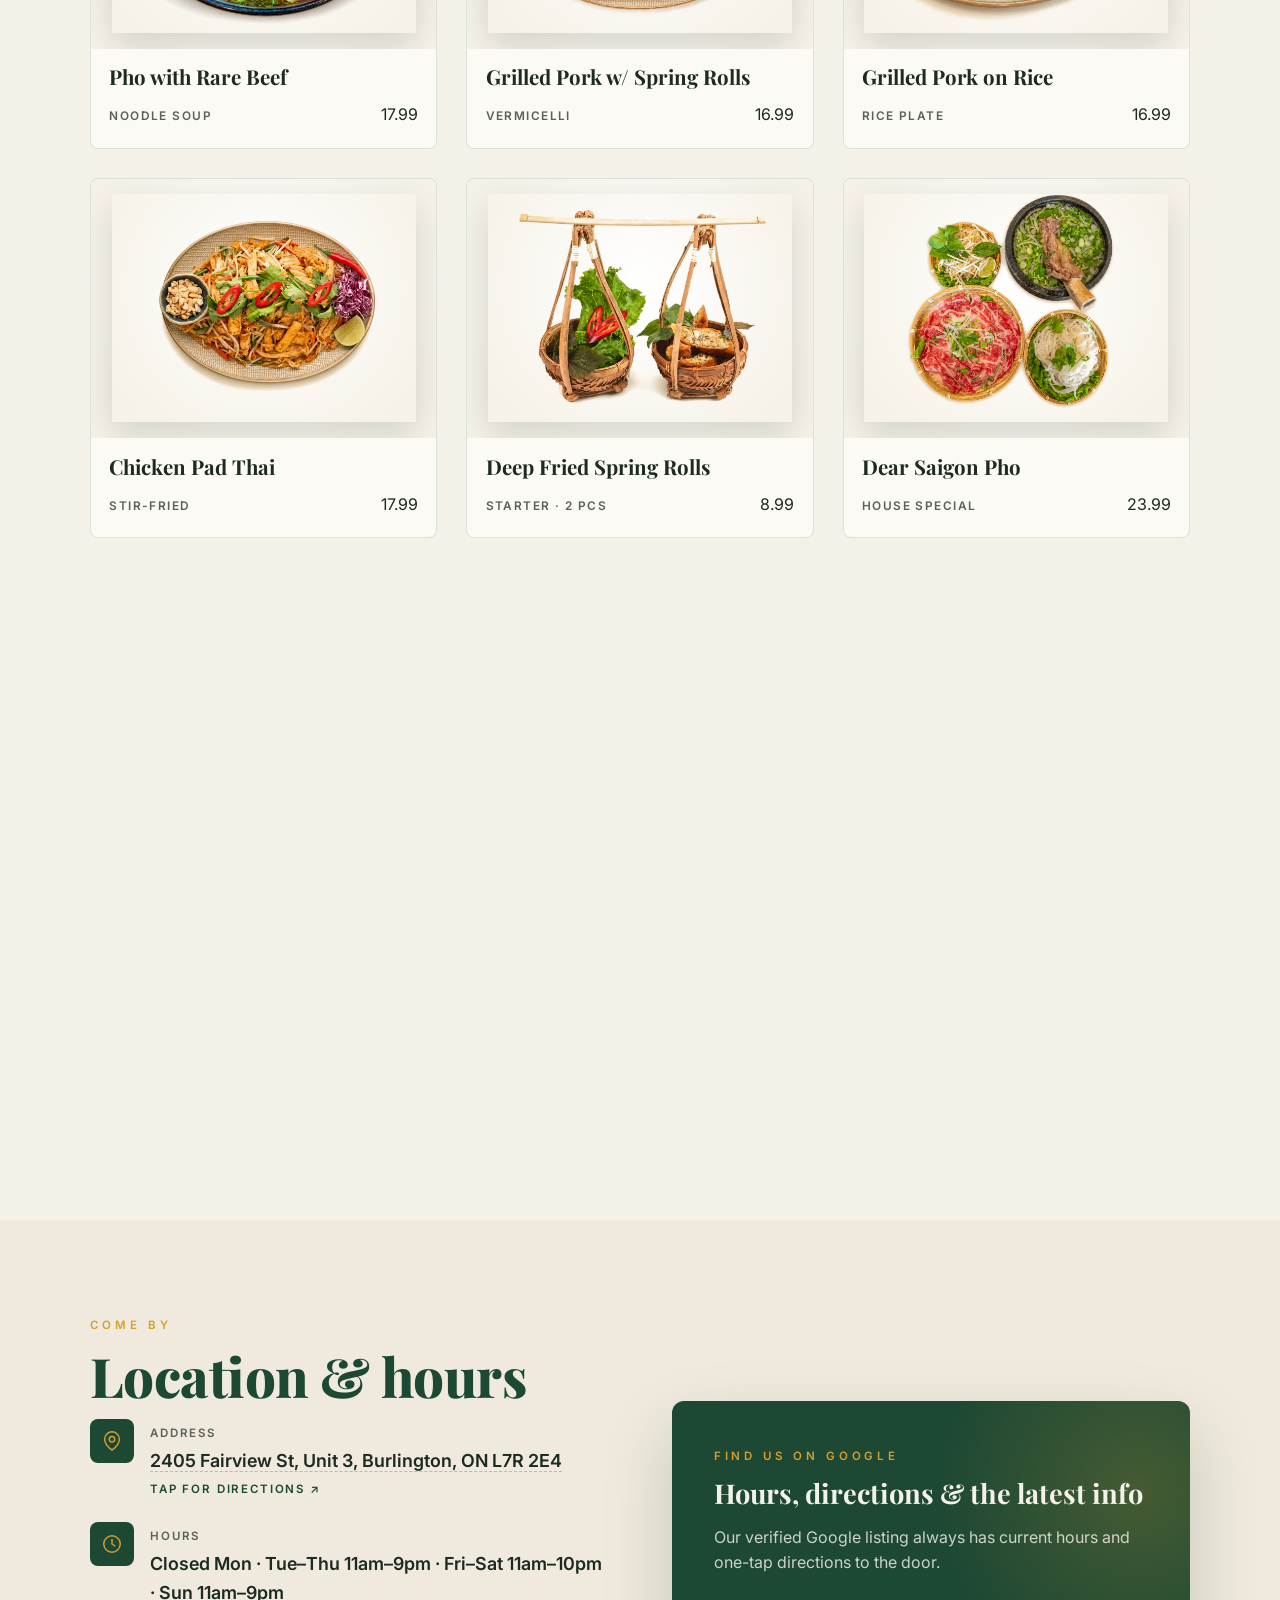
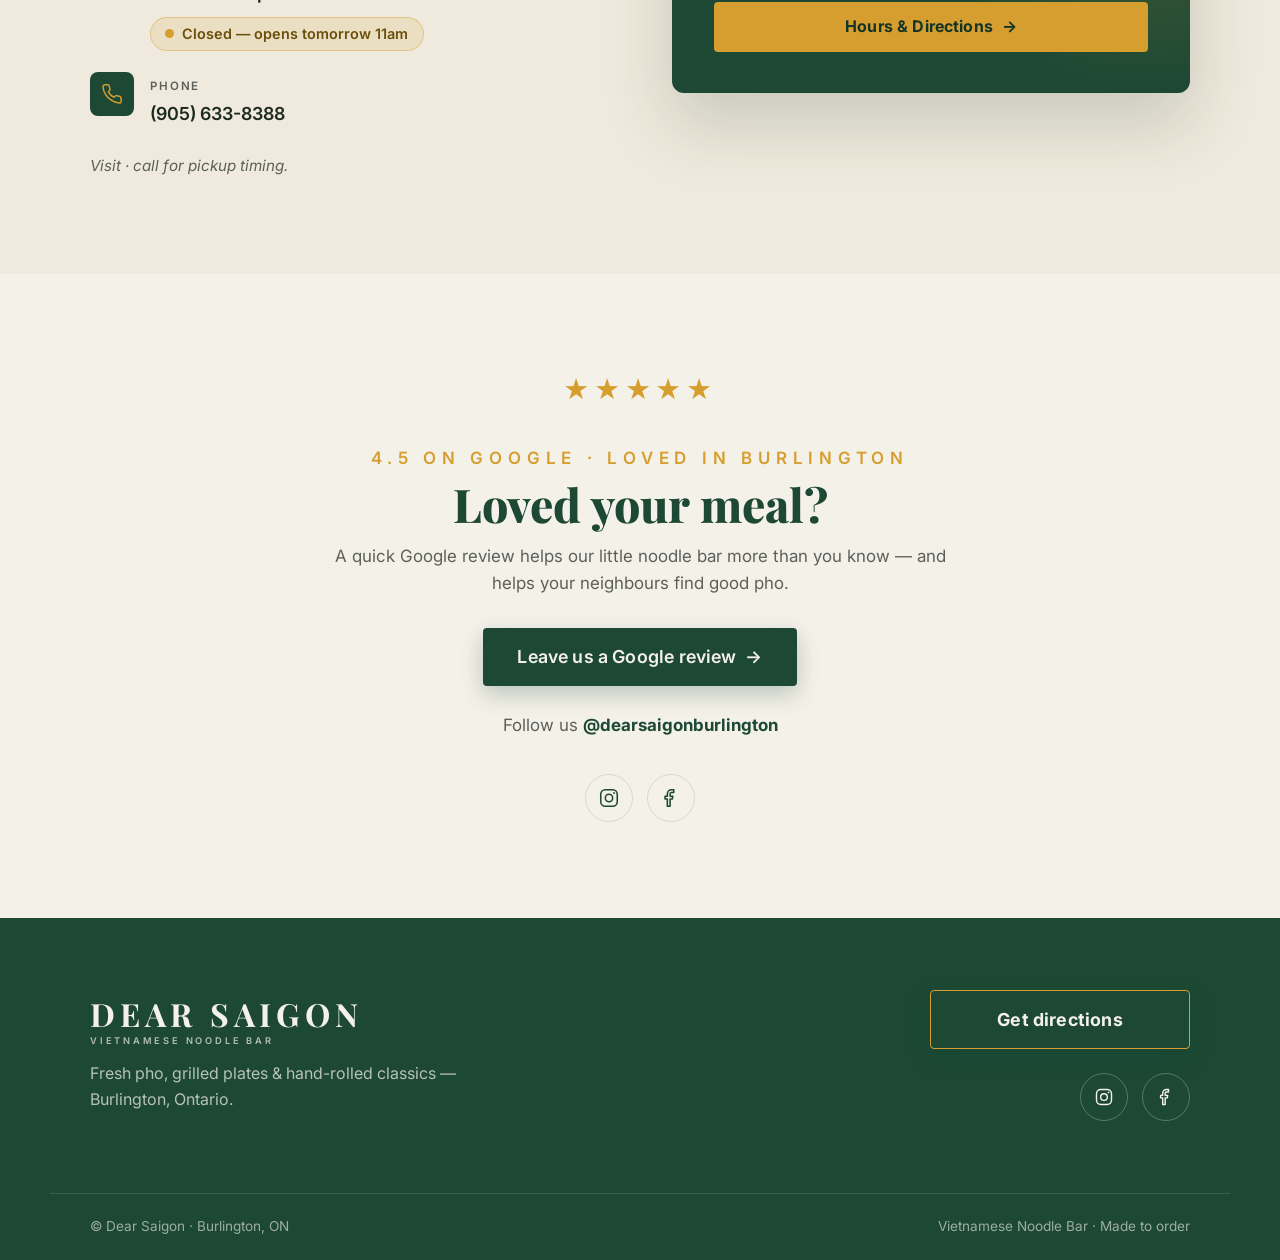
==== commit a8f17aa0: "visit-only: Call CTA wording; drop loyalty/price leftovers" ====
--- a/index.html
+++ b/index.html
@@ -667,7 +667,7 @@
           <div class="hero-cta">
             <!-- TODO: swap for direct Clover ordering link -->
             <a class="btn btn-order btn-order-lg" href="https://maps.google.com/?cid=7779167624269607469" target="_blank" rel="noopener">Get directions</a>
-            <a class="btn btn-outline" href="tel:+19056338388">Call to order &middot; (905) 633-8388</a>
+            <a class="btn btn-outline" href="tel:+19056338388">Call · (905) 633-8388</a>
             <a class="menu-link" href="#gallery">See plates <span aria-hidden="true">↓</span></a>
             <a class="menu-link" href="dear-saigon-menu.pdf" target="_blank" rel="noopener" aria-label="Printable menu (PDF, opens in a new tab)">Printable menu (PDF) <span aria-hidden="true">↗</span></a>
           </div>
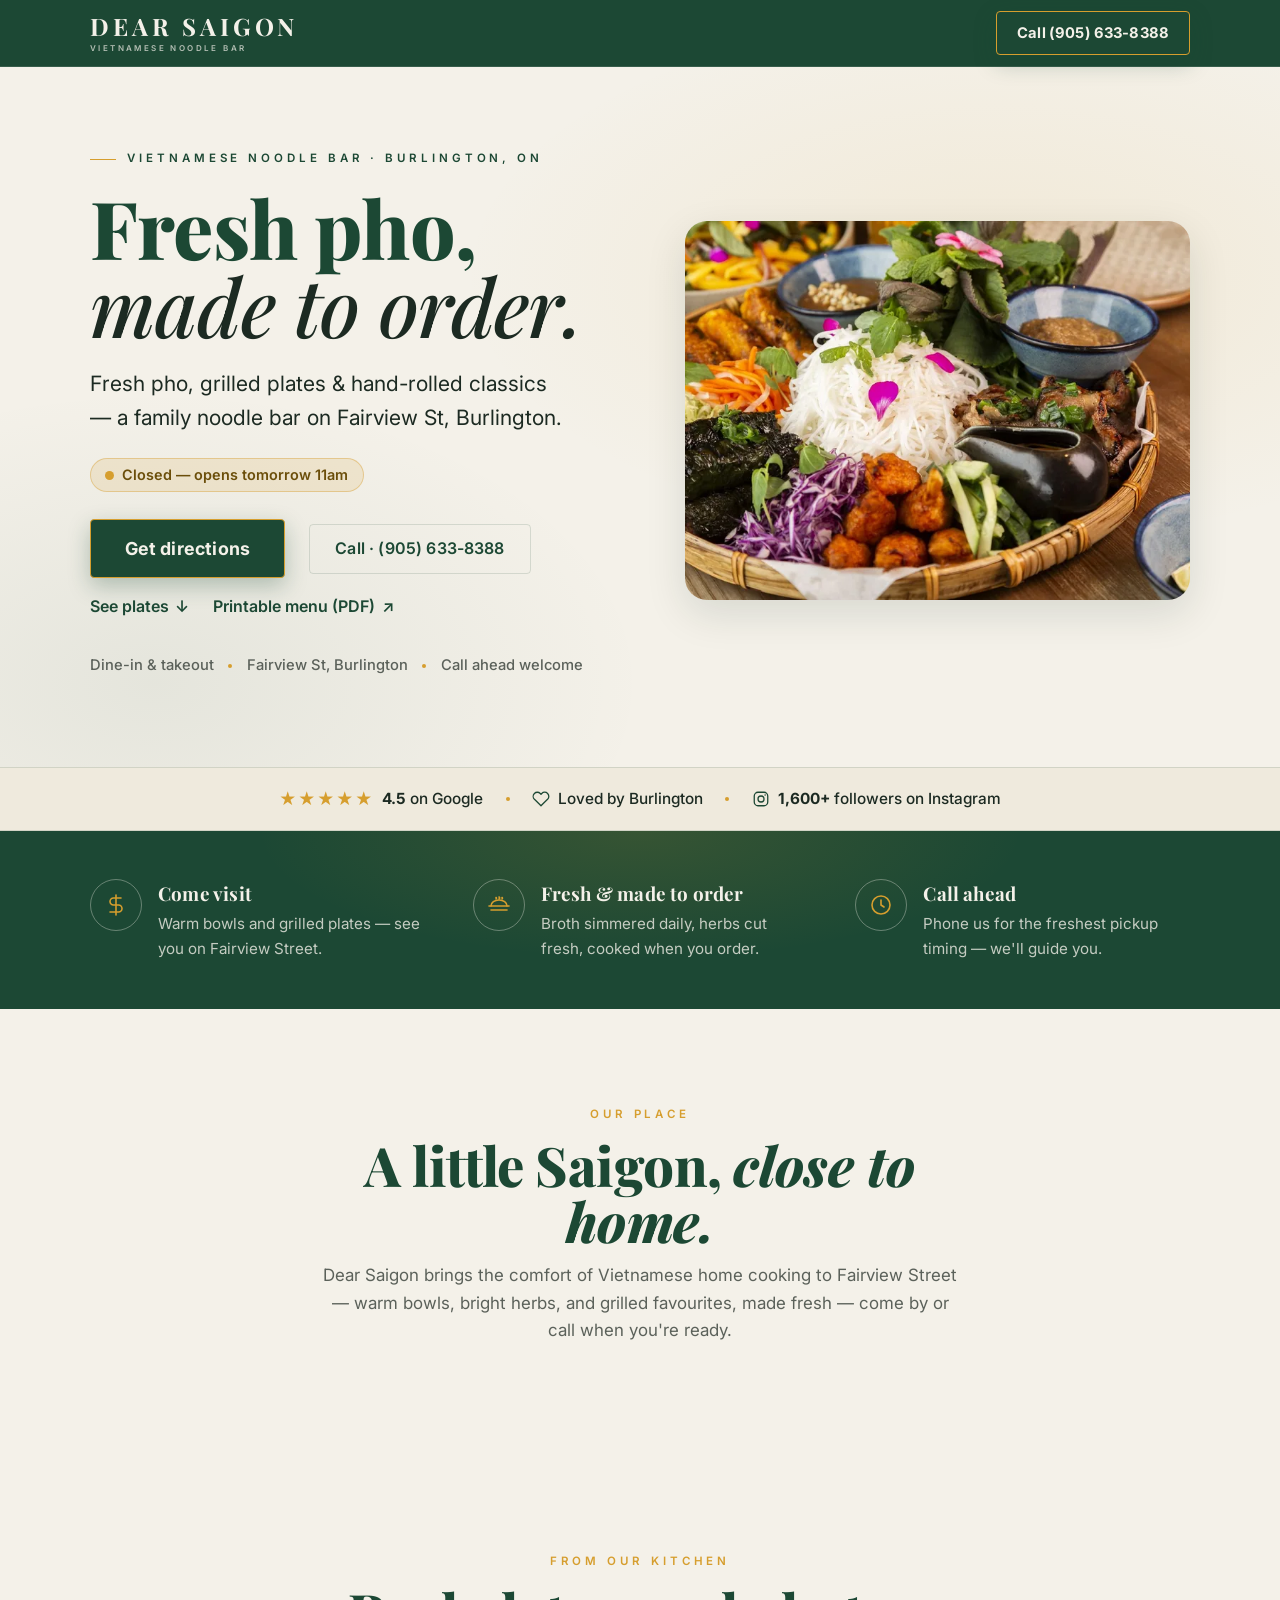
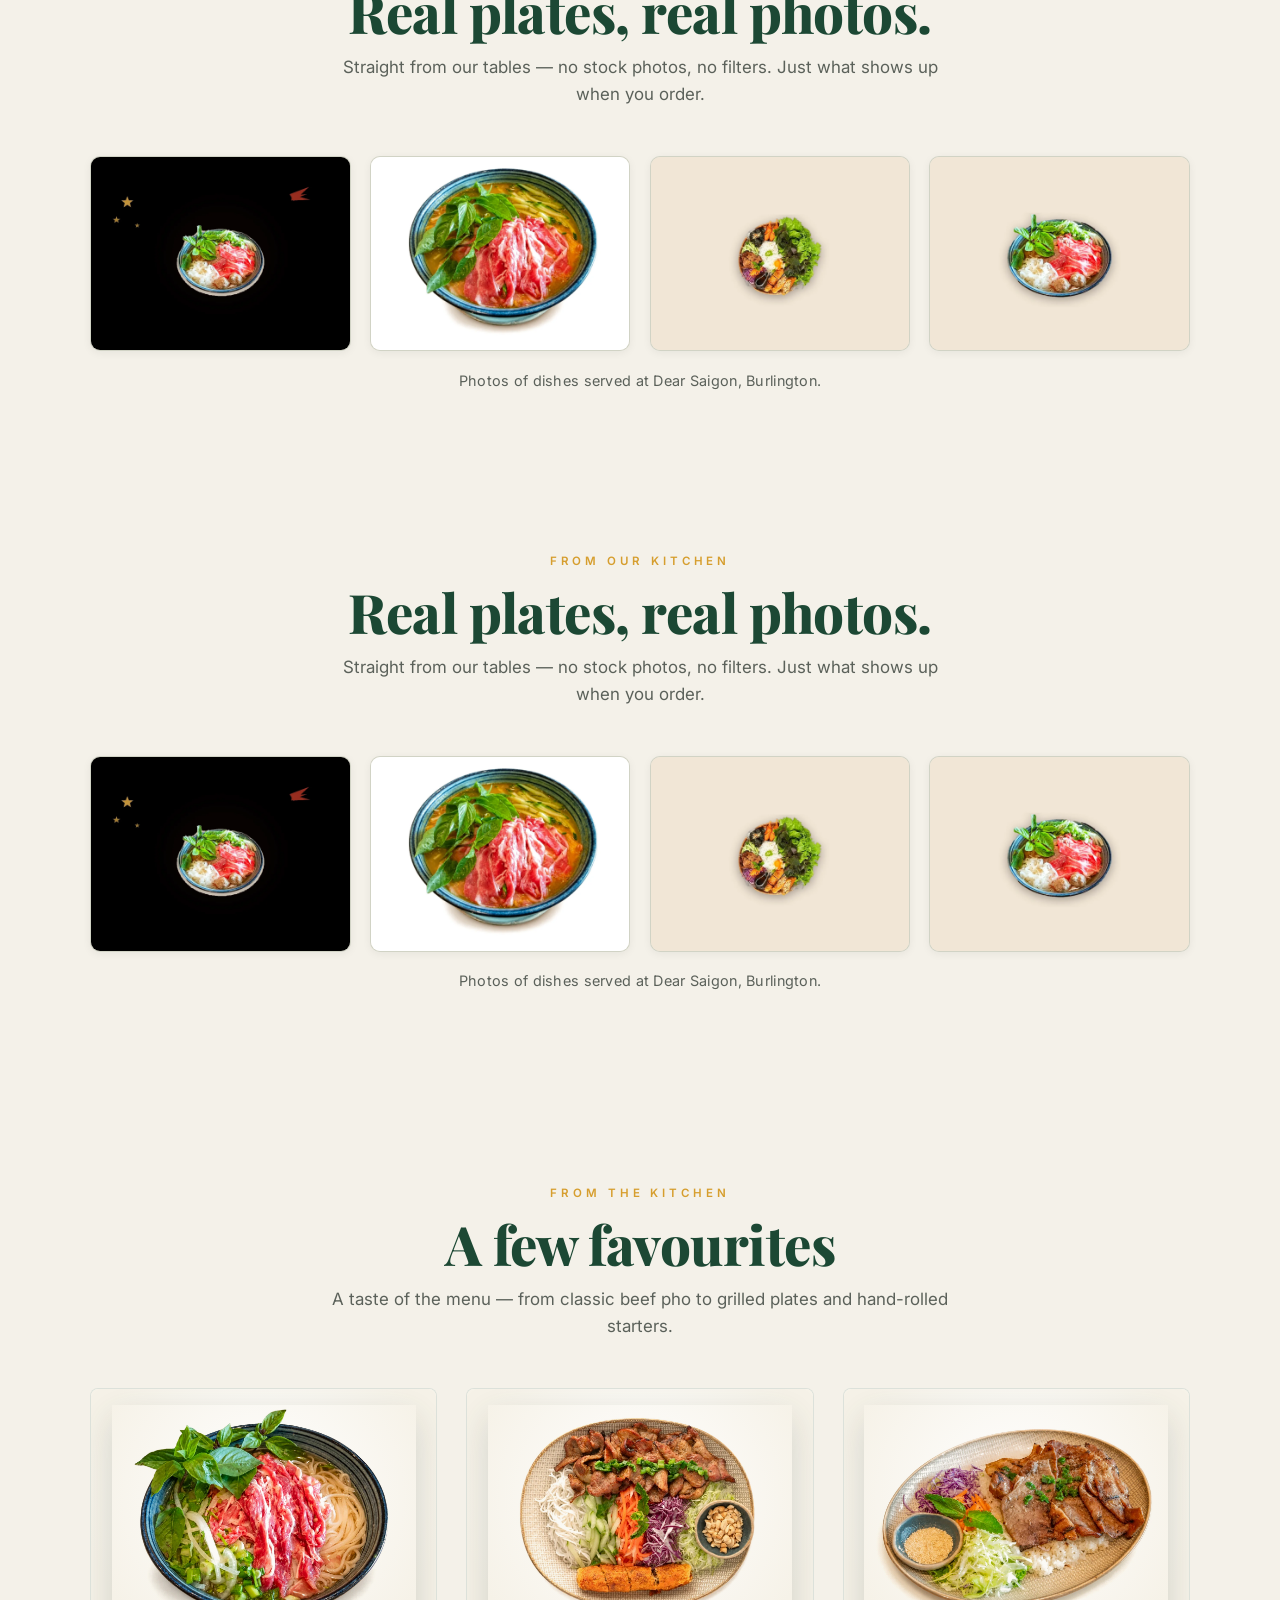
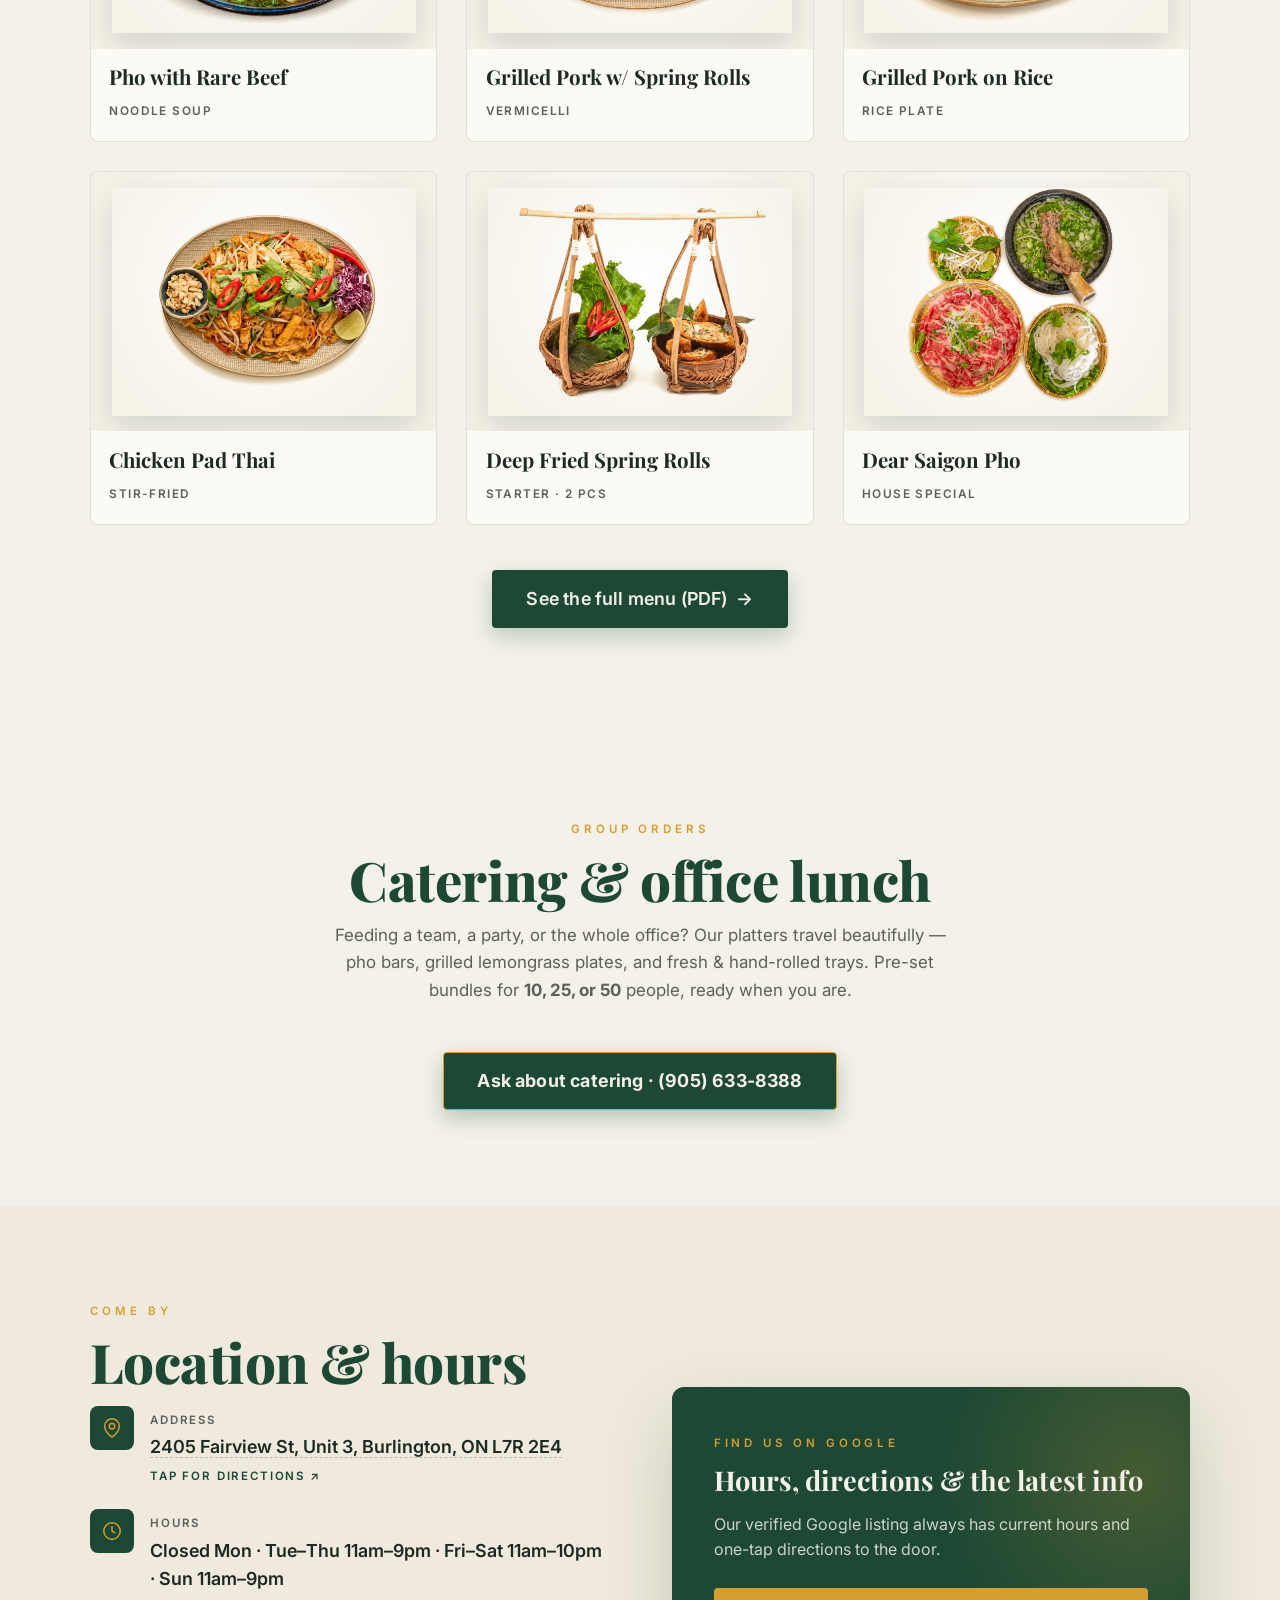
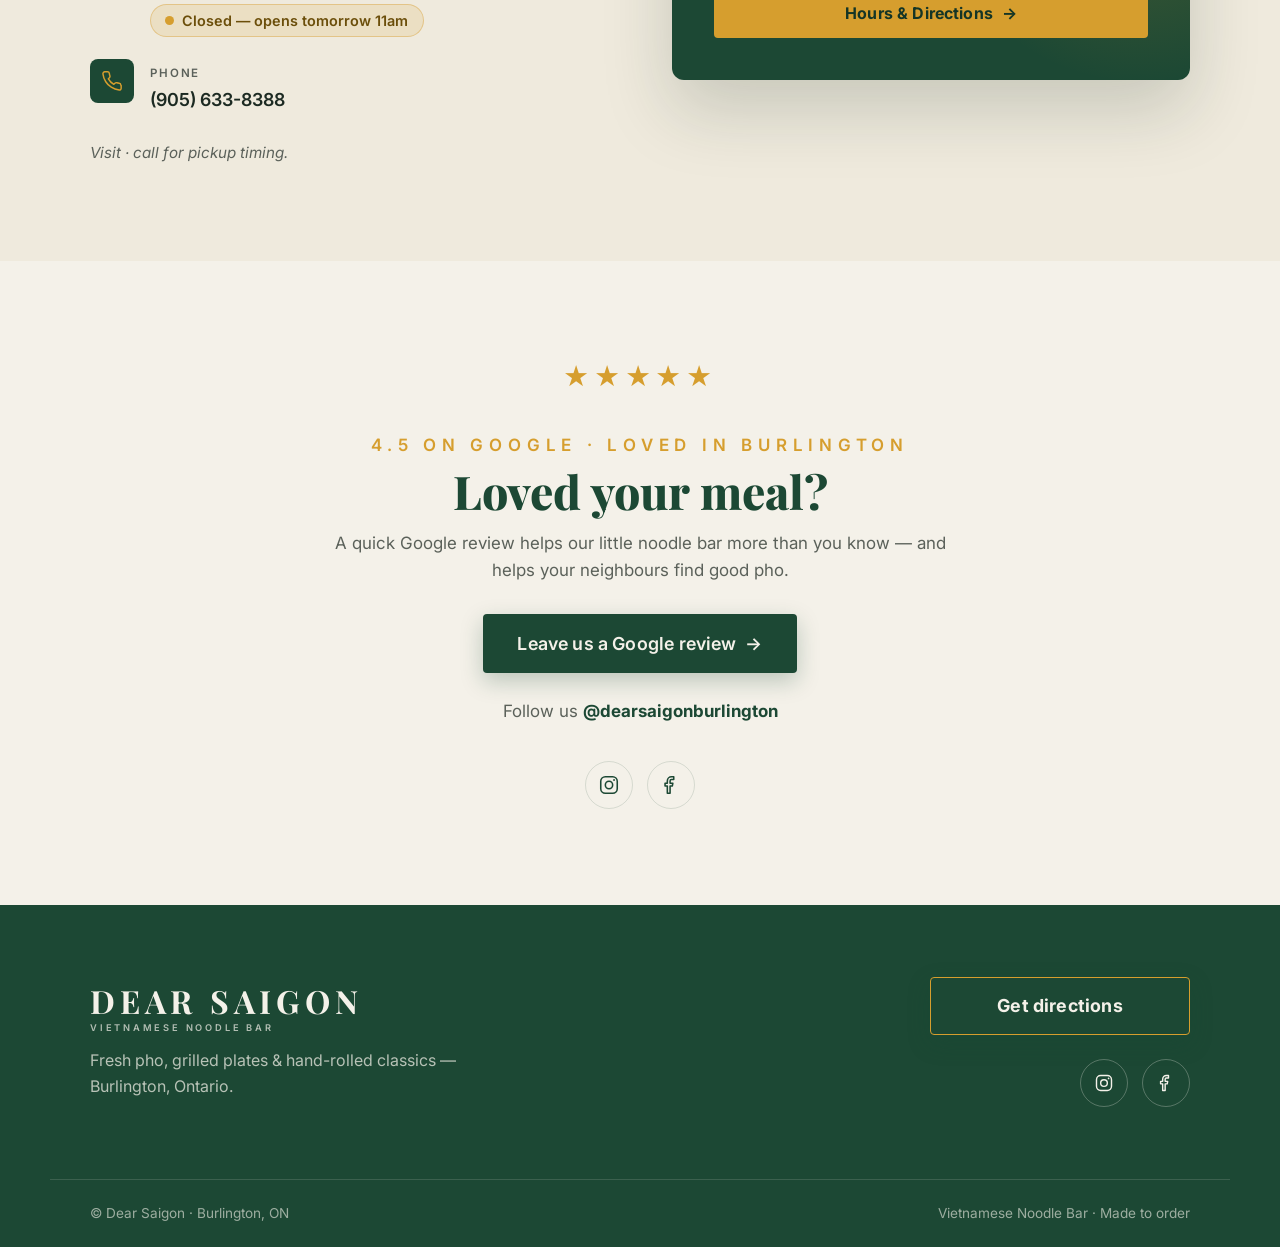
==== commit 2050a830: "visit-only: remove orphaned menu price remnants" ====
--- a/index.html
+++ b/index.html
@@ -848,7 +848,6 @@
               <h3 class="dish-name">Pho with Rare Beef</h3>
               <div class="dish-foot">
                 <span class="dish-tag">Noodle Soup</span>
-                17.99</span>
               </div>
             </div>
           </article>
@@ -859,7 +858,6 @@
               <h3 class="dish-name">Grilled Pork w/ Spring Rolls</h3>
               <div class="dish-foot">
                 <span class="dish-tag">Vermicelli</span>
-                16.99</span>
               </div>
             </div>
           </article>
@@ -870,7 +868,6 @@
               <h3 class="dish-name">Grilled Pork on Rice</h3>
               <div class="dish-foot">
                 <span class="dish-tag">Rice Plate</span>
-                16.99</span>
               </div>
             </div>
           </article>
@@ -881,7 +878,6 @@
               <h3 class="dish-name">Chicken Pad Thai</h3>
               <div class="dish-foot">
                 <span class="dish-tag">Stir-Fried</span>
-                17.99</span>
               </div>
             </div>
           </article>
@@ -892,7 +888,6 @@
               <h3 class="dish-name">Deep Fried Spring Rolls</h3>
               <div class="dish-foot">
                 <span class="dish-tag">Starter · 2 pcs</span>
-                8.99</span>
               </div>
             </div>
           </article>
@@ -903,7 +898,6 @@
               <h3 class="dish-name">Dear Saigon Pho</h3>
               <div class="dish-foot">
                 <span class="dish-tag">House Special</span>
-                23.99</span>
               </div>
             </div>
           </article>
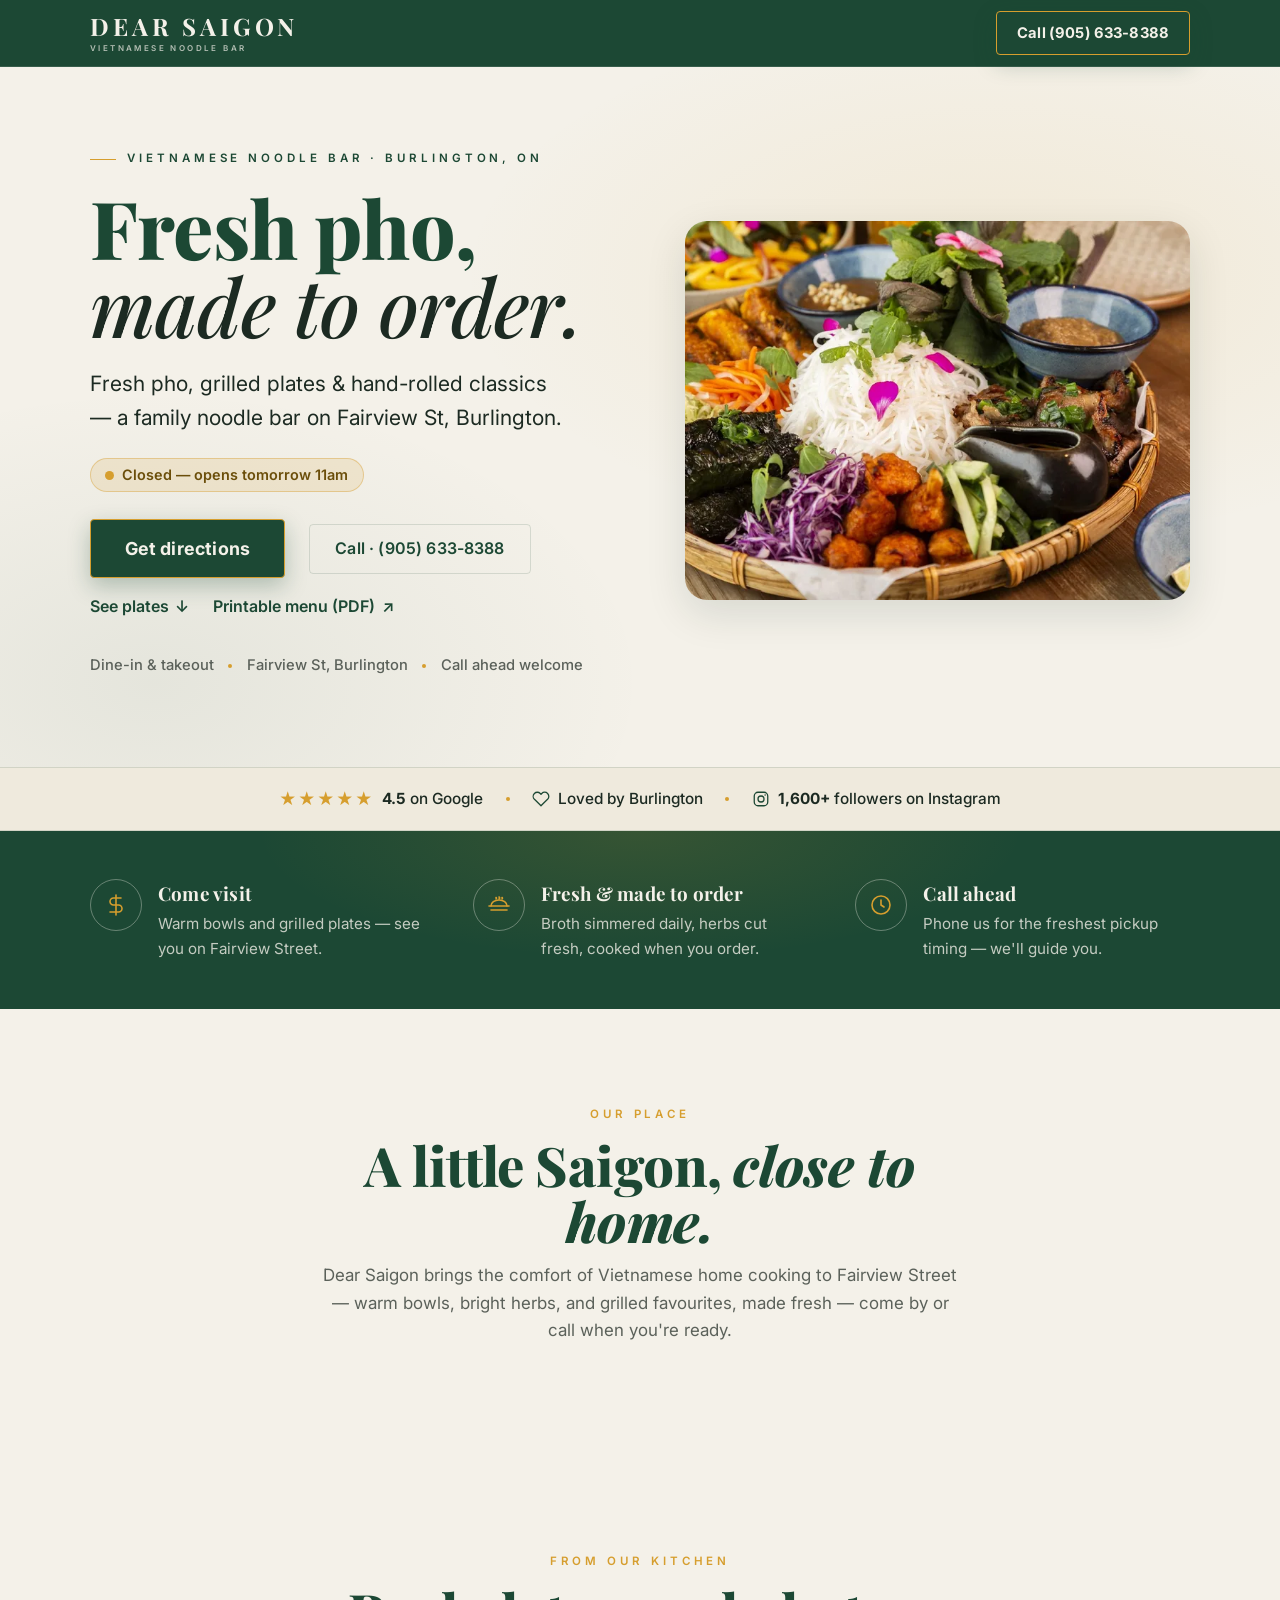
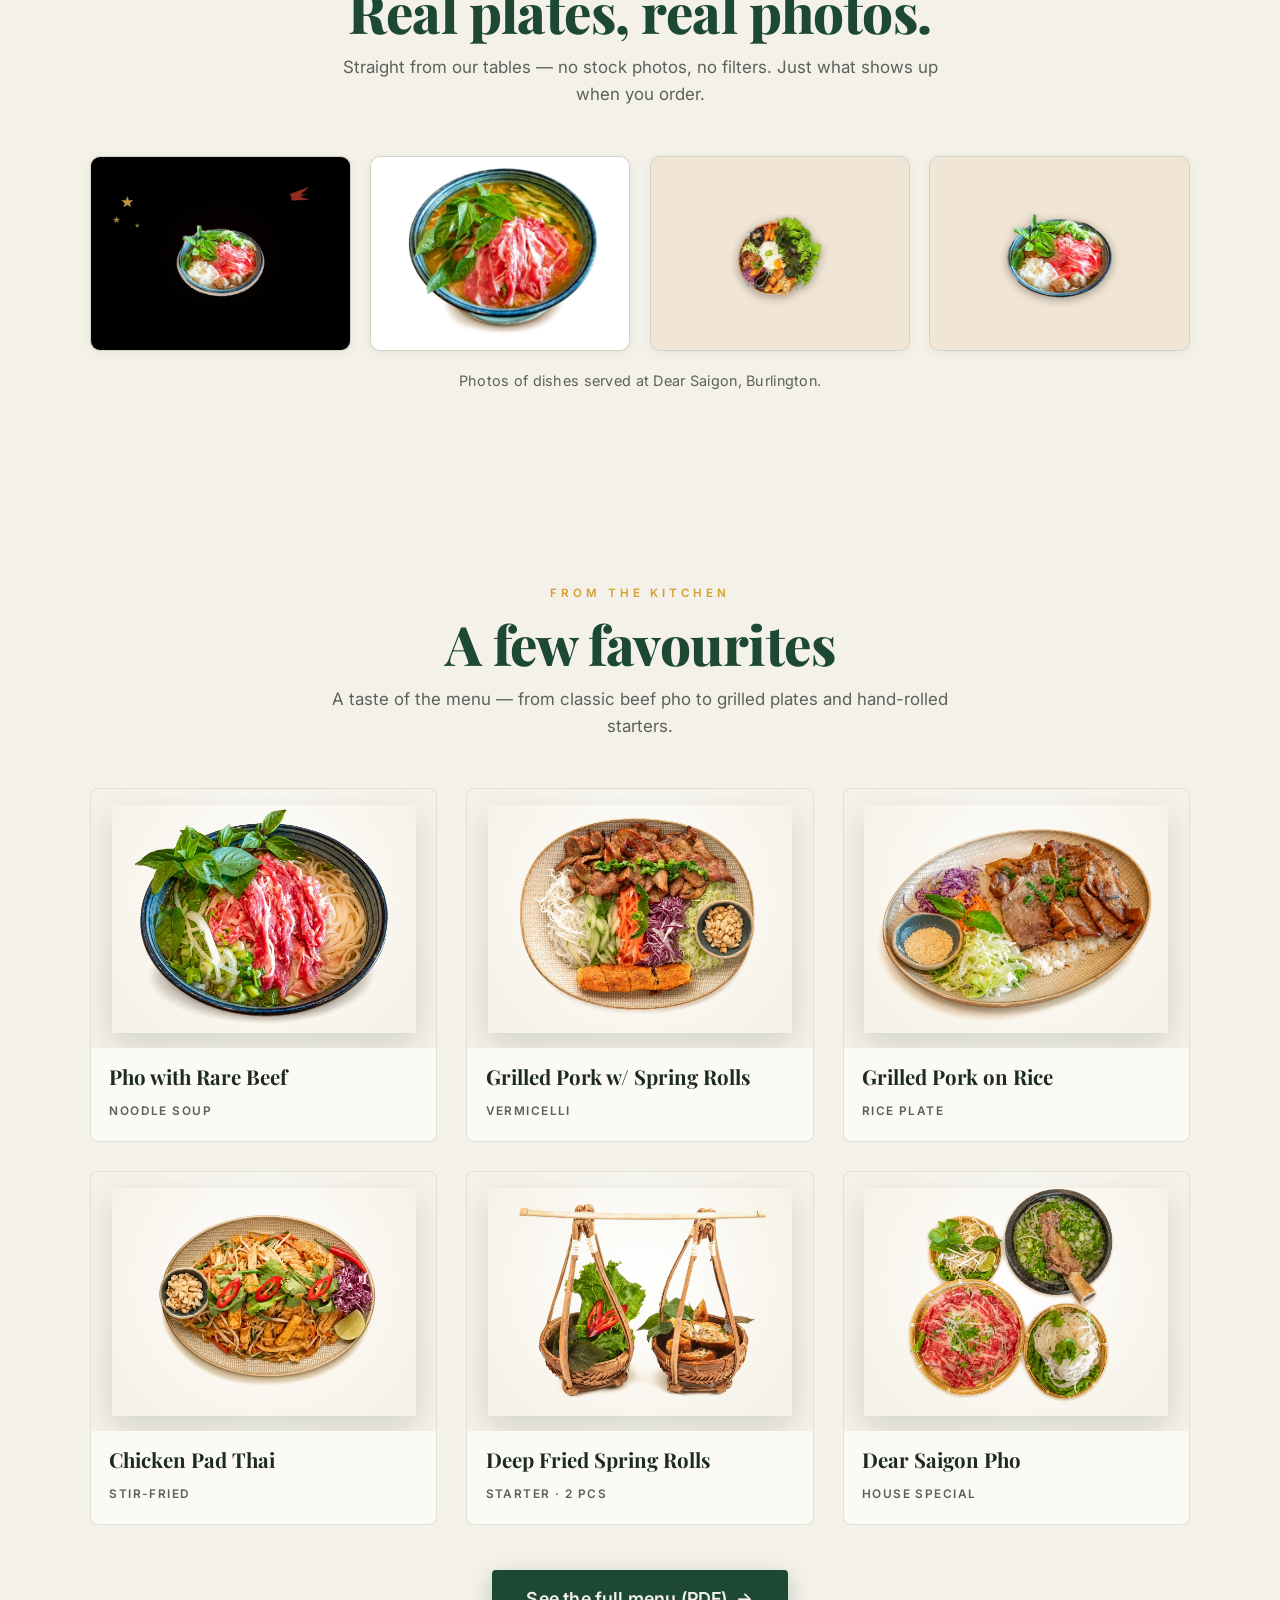
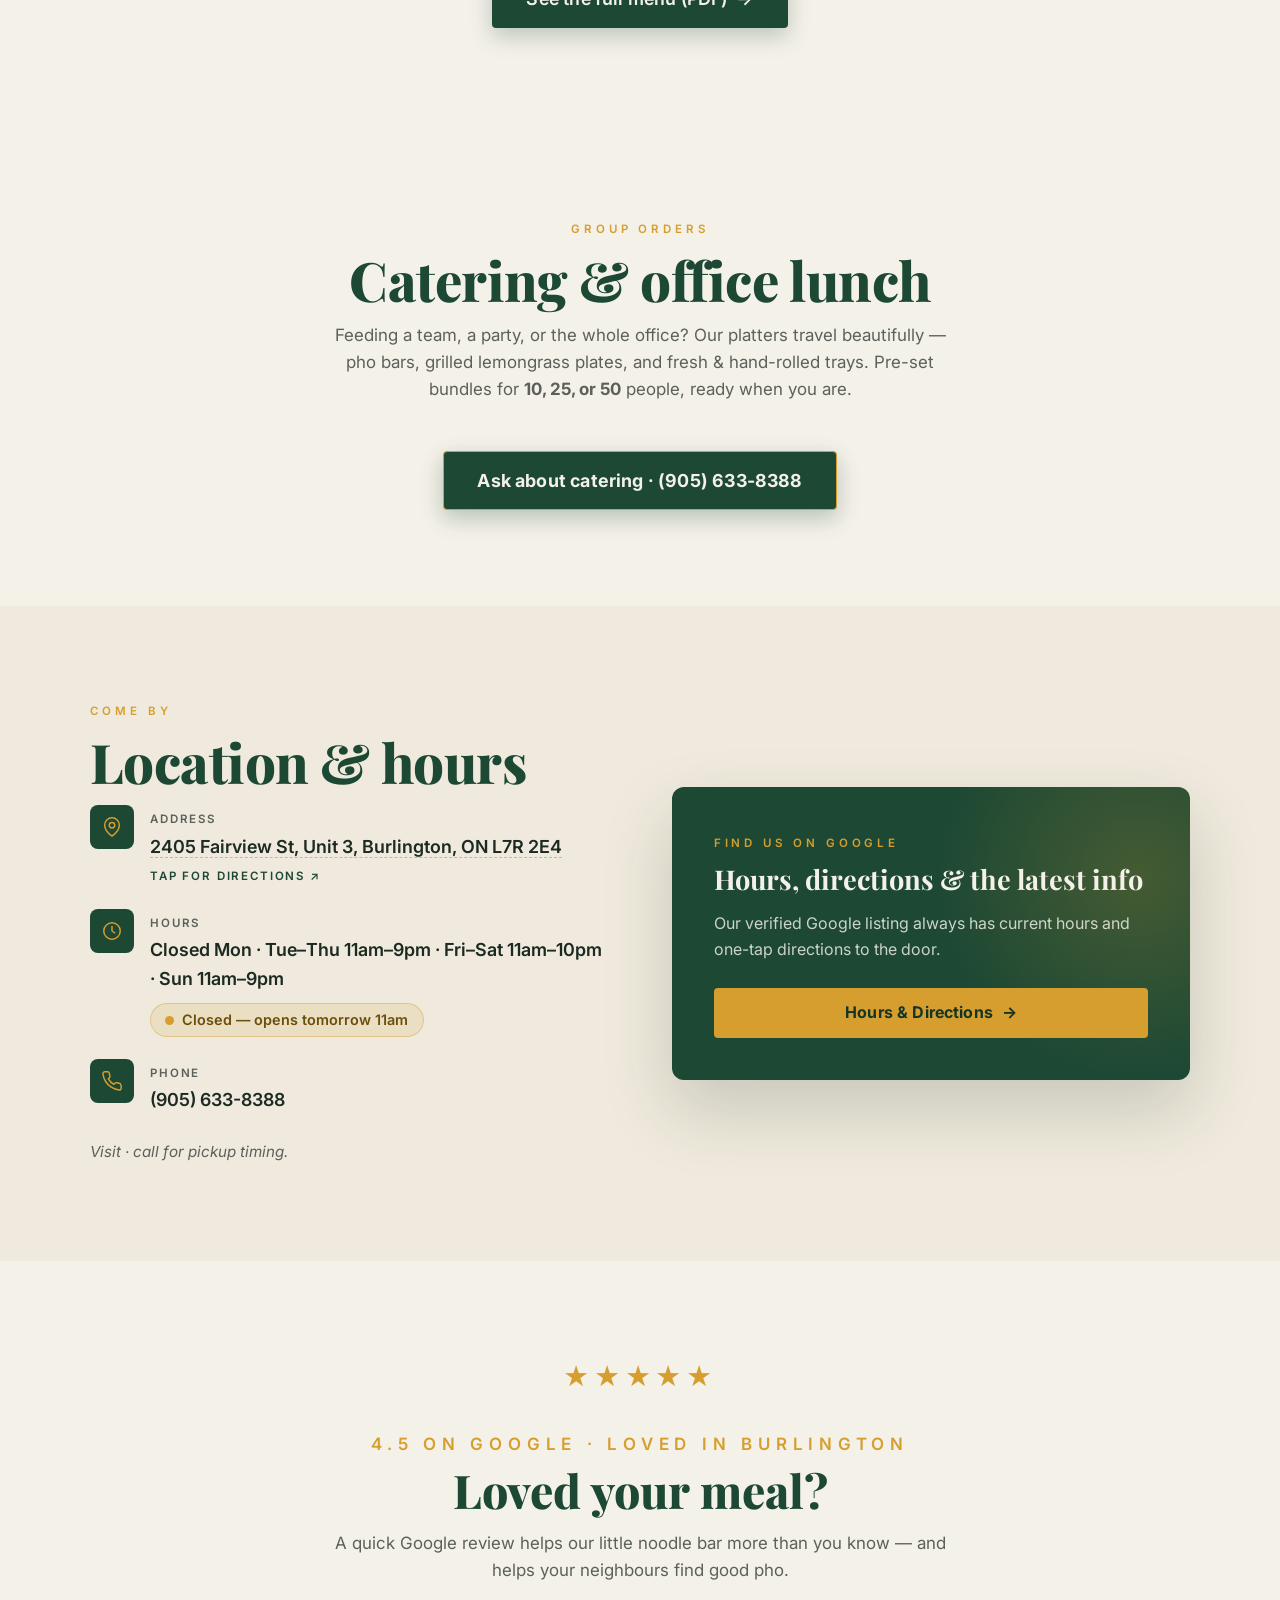
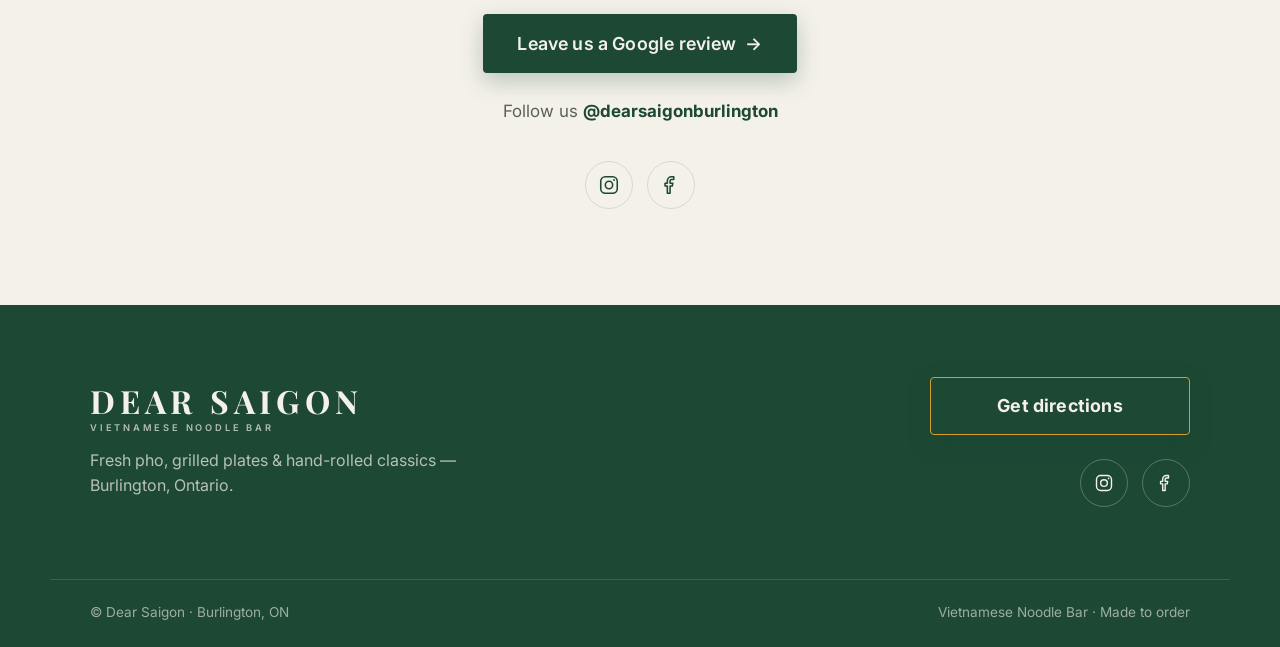
==== commit 1657d613: "Fix duplicate gallery section on mobile" ====
--- a/index.html
+++ b/index.html
@@ -773,34 +773,6 @@
           <h2>A little Saigon, <em style="font-style:italic">close to home.</em></h2>
           <p>Dear Saigon brings the comfort of Vietnamese home cooking to Fairview Street — warm bowls, bright herbs, and grilled favourites, made fresh — come by or call when you're ready.</p>
         </div>
-      </div>
-    </section>
-
-    <!-- ============ REAL-PHOTO GALLERY ============ -->
-    <section class="sec" id="gallery" style="padding-top: clamp(2.5rem, 6vw, 4rem);">
-      <div class="wrap">
-        <div class="sec-head center reveal">
-          <span class="kicker">From our kitchen</span>
-          <h2>Real plates, real photos.</h2>
-          <p>Straight from our tables — no stock photos, no filters. Just what shows up when you order.</p>
-        </div>
-
-        <div class="gallery-grid">
-          <figure class="gallery-item reveal">
-            <img src="assets/gallery-house-special-pho.webp" alt="Dear Saigon house special pho — steaming bowl with rice noodles, herbs and lime" loading="lazy" width="1200" height="900" />
-          </figure>
-          <figure class="gallery-item reveal">
-            <img src="assets/gallery-satay-pho-rare-beef.webp" alt="Satay pho with rare beef — Dear Saigon" loading="lazy" width="1200" height="900" />
-          </figure>
-          <figure class="gallery-item reveal">
-            <img src="assets/gallery-dear-saigon-platter.webp" alt="Dear Saigon platter — grilled favourites, spring rolls and vermicelli" loading="lazy" width="1200" height="900" />
-          </figure>
-          <figure class="gallery-item reveal">
-            <img src="assets/gallery-house-special-pho-2.webp" alt="House special pho at Dear Saigon — bowl with fresh herbs and chili" loading="lazy" width="1200" height="900" />
-          </figure>
-        </div>
-
-        <p class="gallery-note reveal">Photos of dishes served at Dear Saigon, Burlington.</p>
       </div>
     </section>
 
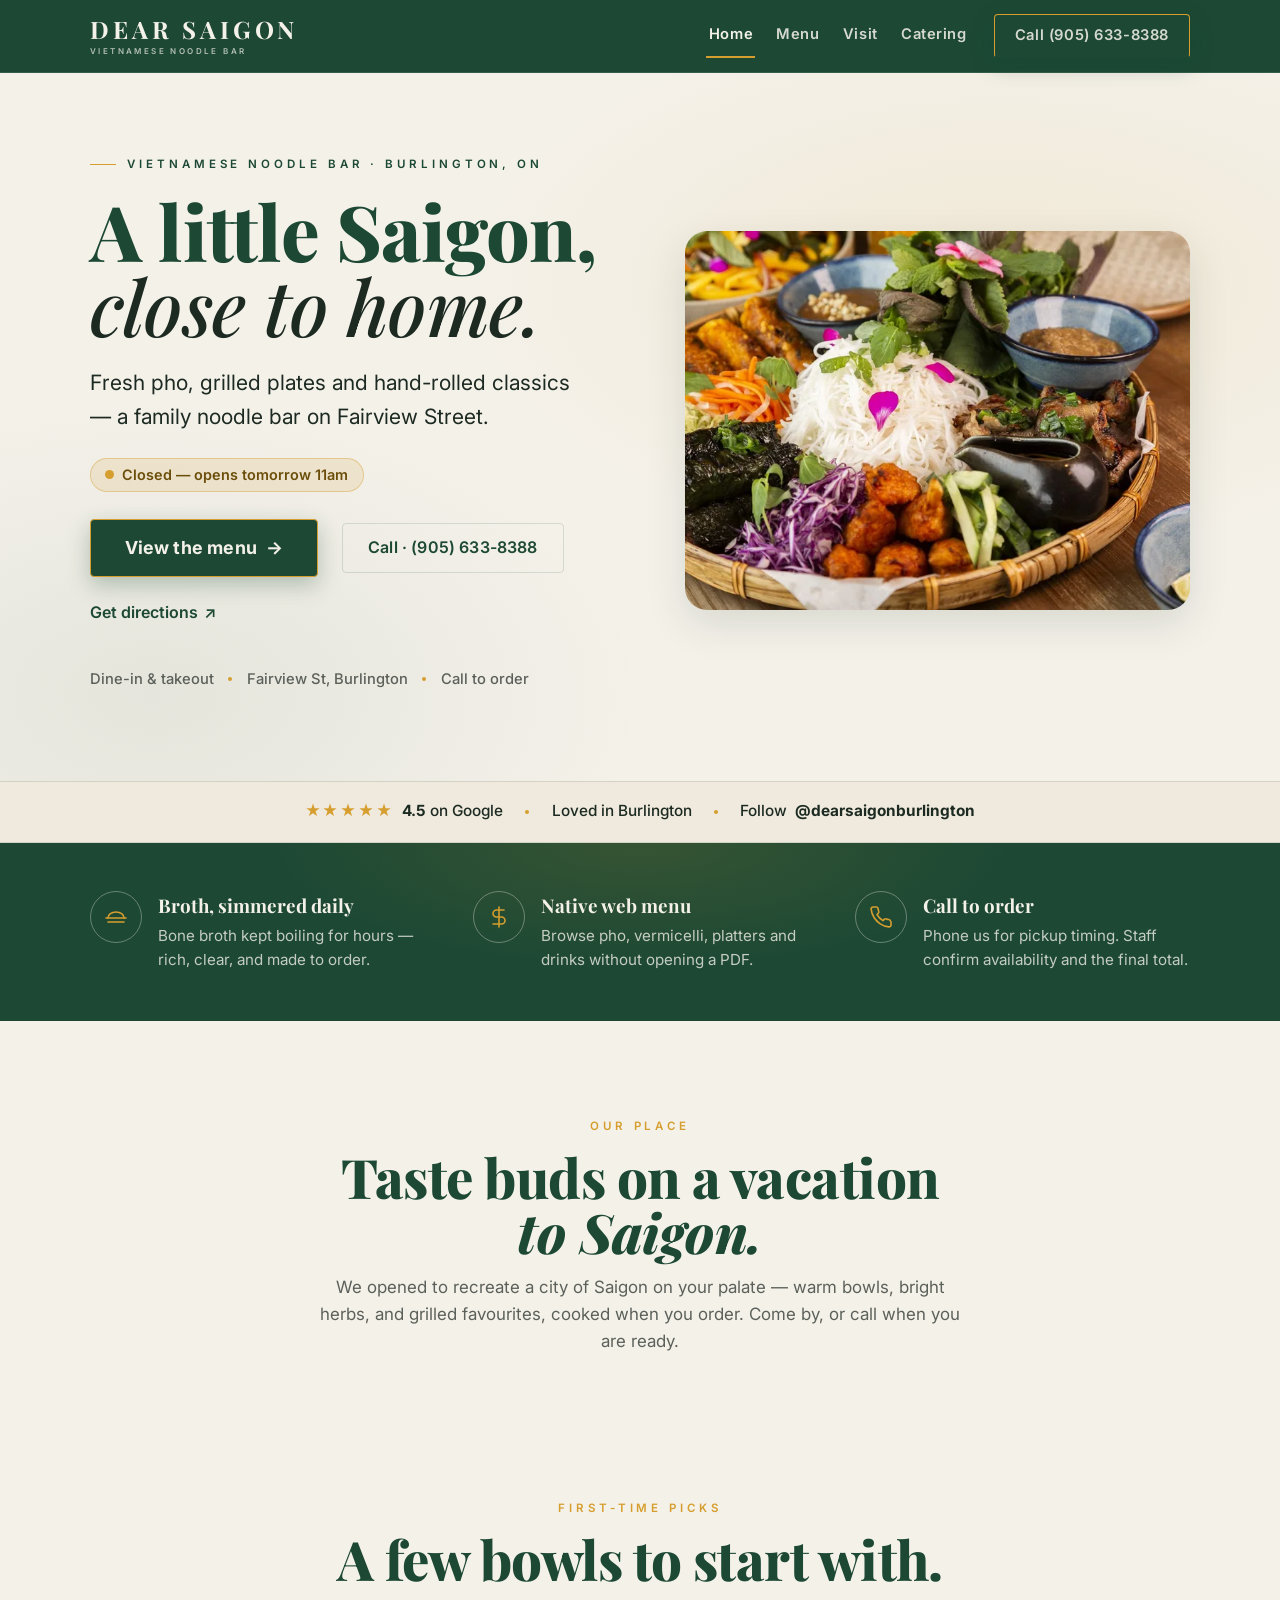
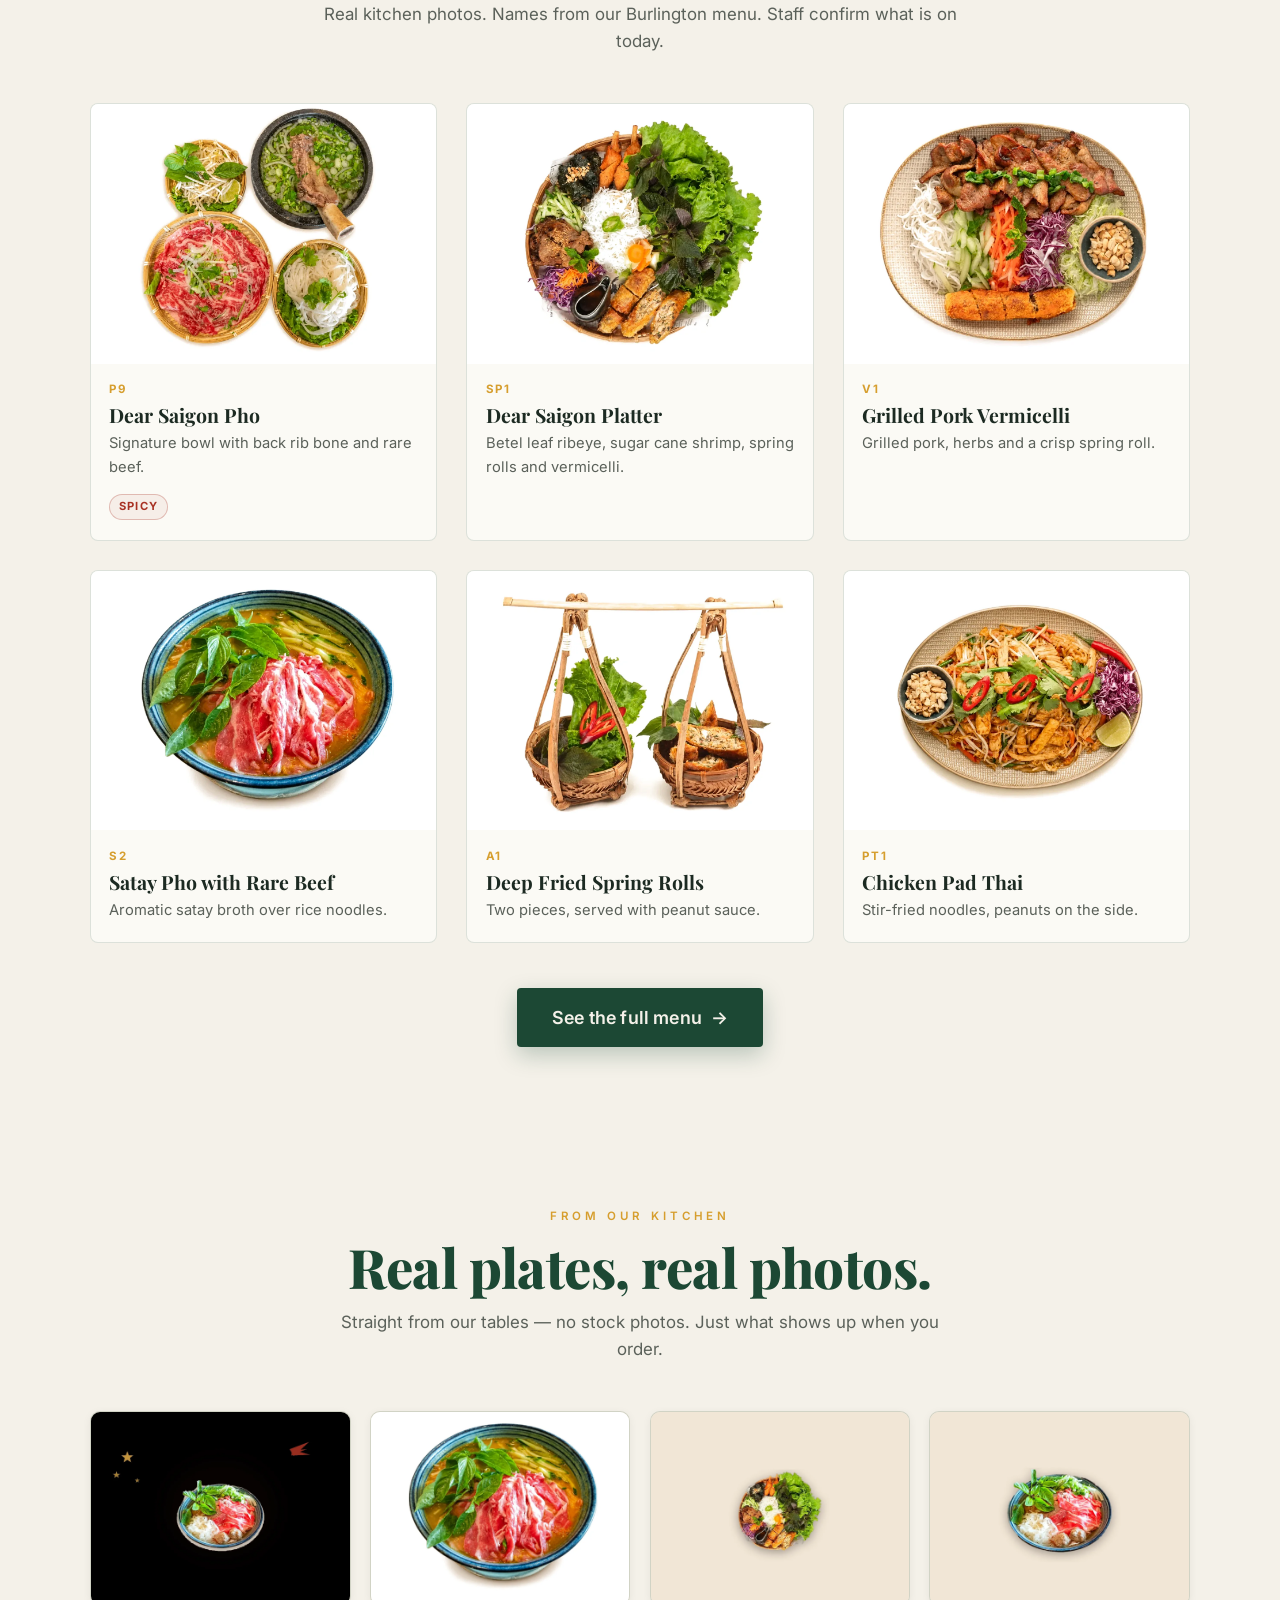
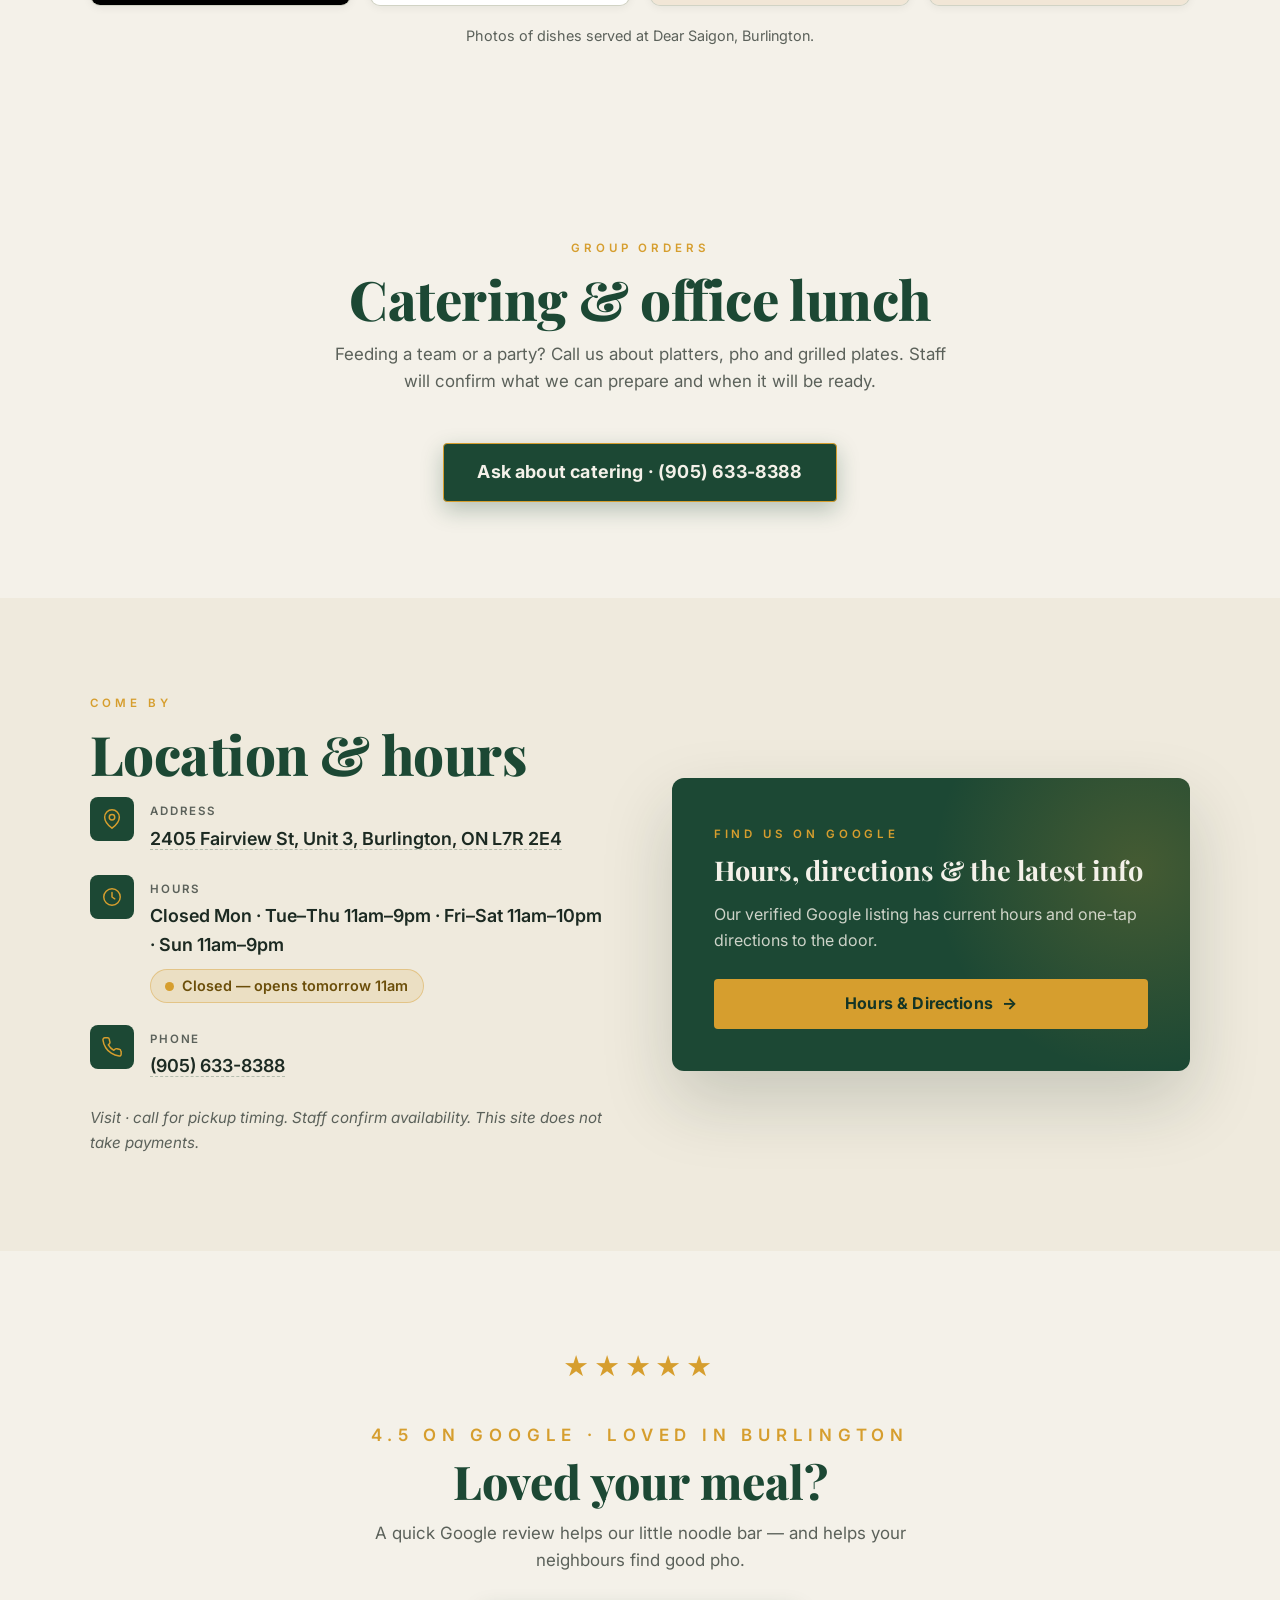
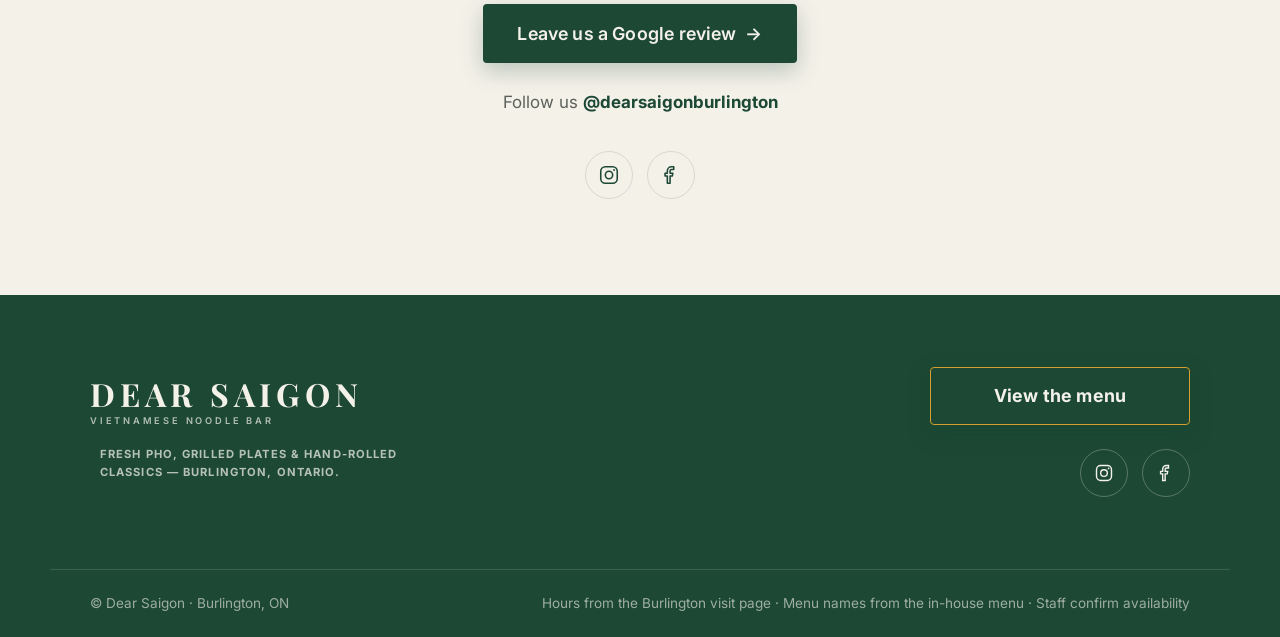
==== commit d4c055ef: "Build visit-only native menu site for Burlington Add a mobile-first home and native web menu so visi" ====
--- a/index.html
+++ b/index.html
@@ -3,894 +3,256 @@
 <head>
 <meta charset="UTF-8" />
 <meta name="viewport" content="width=device-width, initial-scale=1.0" />
-<title>Dear Saigon Burlington — Visit · Hours &amp; Directions</title>
+<title>Dear Saigon Burlington — Visit · Menu · Hours</title>
 <link rel="icon" href="data:image/svg+xml,%3Csvg xmlns='http://www.w3.org/2000/svg' viewBox='0 0 32 32'%3E%3Crect width='32' height='32' rx='7' fill='%231C4834'/%3E%3Ctext x='16' y='23' font-family='Georgia,serif' font-size='17' font-weight='bold' fill='%23F4F1E9' text-anchor='middle'%3EDS%3C/text%3E%3C/svg%3E" />
 <meta name="theme-color" content="#1C4834" />
 <meta name="robots" content="index,follow" />
-<meta name="description" content="Dear Saigon Burlington — Vietnamese noodle bar on Fairview St. Hours, phone & directions. Visit us. ★★★★★ 4.5 on Google." />
+<meta name="description" content="Dear Saigon Burlington — Vietnamese noodle bar on Fairview St. Native menu, hours, phone and directions. Visit us. Closed Mondays." />
 <meta name="keywords" content="vietnamese food burlington, pho burlington, dear saigon, vietnamese noodle bar, pho pickup burlington" />
 <link rel="canonical" href="https://skywalker8888.github.io/dear-saigon-landing/" />
 
-<!-- Open Graph -->
 <meta property="og:site_name" content="Dear Saigon — Vietnamese Noodle Bar" />
-<meta property="og:title" content="Dear Saigon — Pho & Vietnamese Noodle Bar in Burlington" />
-<meta property="og:description" content="Dear Saigon Burlington — Vietnamese noodle bar on Fairview St. Hours, phone & directions for your visit." />
+<meta property="og:title" content="Dear Saigon Burlington — Pho &amp; Vietnamese Noodle Bar" />
+<meta property="og:description" content="Fresh pho, grilled plates and hand-rolled classics on Fairview St. View the menu, call, or get directions." />
 <meta property="og:type" content="restaurant.restaurant" />
 <meta property="og:url" content="https://skywalker8888.github.io/dear-saigon-landing/" />
-<meta property="og:image" content="https://skywalker8888.github.io/dear-saigon-landing/assets/dearsaigon-pho.webp" />
-<meta property="og:image:alt" content="Dear Saigon house special pho — Vietnamese noodle bar in Burlington" />
+<meta property="og:image" content="https://skywalker8888.github.io/dear-saigon-landing/assets/hero-platter-1200.jpg" />
+<meta property="og:image:alt" content="Dear Saigon platter — grilled meats, spring rolls, vermicelli and herbs" />
 <meta property="og:locale" content="en_CA" />
-
-<!-- Twitter -->
 <meta name="twitter:card" content="summary_large_image" />
-<meta name="twitter:title" content="Dear Saigon — Pho & Vietnamese Noodle Bar in Burlington" />
-<meta name="twitter:description" content="Dear Saigon Burlington — hours, phone & directions. Come visit on Fairview St." />
-<meta name="twitter:image" content="https://skywalker8888.github.io/dear-saigon-landing/assets/dearsaigon-pho.webp" />
-
-<!-- Fonts -->
+<meta name="twitter:title" content="Dear Saigon Burlington — Pho &amp; Vietnamese Noodle Bar" />
+<meta name="twitter:description" content="Hours, native menu, phone and directions. Come visit on Fairview St." />
+<meta name="twitter:image" content="https://skywalker8888.github.io/dear-saigon-landing/assets/hero-platter-1200.jpg" />
+
 <link rel="preconnect" href="https://fonts.googleapis.com" />
 <link rel="preconnect" href="https://fonts.gstatic.com" crossorigin />
 <link href="https://fonts.googleapis.com/css2?family=Playfair+Display:ital,wght@0,500;0,600;0,700;0,800;0,900;1,500&family=Inter:wght@400;500;600;700&display=swap" rel="stylesheet" />
-
-<style>
-  :root {
-    --green:        #1C4834;
-    --green-deep:   #143526;
-    --green-tint:   #E4EAE1;
-    --cream:        #F4F1E9;
-    --cream-warm:   #EFEADD;
-    --ink:          #1C2A22;
-    --muted:        #5B615A;
-    --gold:         #D69E2E;
-    --card:         #FBFAF5;
-    --shadow-sm: 0 2px 8px rgba(20, 42, 34, .06);
-    --shadow-md: 0 14px 40px rgba(20, 42, 34, .12);
-    --shadow-lg: 0 30px 70px rgba(20, 42, 34, .18);
-    --edge: rgba(28, 72, 52, .14);
-    --maxw: 1180px;
-    --ease: cubic-bezier(.22, .61, .36, 1);
-  }
-
-  * { box-sizing: border-box; margin: 0; padding: 0; }
-
-  html { scroll-behavior: smooth; -webkit-text-size-adjust: 100%; scroll-padding-top: 80px; }
-
-  body {
-    font-family: 'Inter', system-ui, -apple-system, sans-serif;
-    color: var(--ink);
-    background: var(--cream);
-    line-height: 1.6;
-    -webkit-font-smoothing: antialiased;
-    overflow-x: hidden;
-  }
-
-  h1, h2, h3, .serif { font-family: 'Playfair Display', Georgia, 'Times New Roman', serif; }
-
-  a { color: inherit; text-decoration: none; }
-  img { display: block; max-width: 100%; height: auto; }
-
-  .wrap { width: 100%; max-width: var(--maxw); margin-inline: auto; padding-inline: clamp(1.15rem, 4vw, 2.5rem); }
-
-  .kicker {
-    font-family: 'Inter', sans-serif;
-    font-weight: 600;
-    text-transform: uppercase;
-    letter-spacing: .34em;
-    font-size: .72rem;
-  }
-
-  /* ---------- Buttons ---------- */
-  .btn {
-    display: inline-flex;
-    align-items: center;
-    justify-content: center;
-    gap: .55rem;
-    font-family: 'Inter', sans-serif;
-    font-weight: 600;
-    font-size: 1rem;
-    letter-spacing: .01em;
-    padding: .95rem 1.6rem;
-    border-radius: 4px;
-    border: 1.5px solid transparent;
-    cursor: pointer;
-    transition: transform .25s var(--ease), box-shadow .25s var(--ease), background .25s var(--ease), color .25s var(--ease);
-    min-height: 48px;
-    line-height: 1.1;
-    text-align: center;
-  }
-  .btn:focus-visible { outline: 3px solid var(--gold); outline-offset: 3px; }
-
-  .btn-order {
-    background: var(--green);
-    color: var(--cream);
-    border-color: var(--gold);           /* gold used only as a thin accent edge */
-    box-shadow: 0 8px 22px rgba(20, 72, 52, .28);
-    font-weight: 700;
-  }
-  .btn-order:hover {
-    transform: translateY(-2px);
-    background: var(--green-deep);
-    border-color: var(--gold);
-    box-shadow: 0 14px 30px rgba(20, 72, 52, .4), 0 0 0 3px rgba(214, 158, 46, .18);
-  }
-  .btn-order:active { transform: translateY(0); }
-
-  .btn-order-lg { font-size: 1.12rem; padding: 1.15rem 2.1rem; }
-
-  .btn-green {
-    background: var(--green);
-    color: var(--cream);
-    box-shadow: 0 8px 22px rgba(20, 72, 52, .25);
-  }
-  .btn-green:hover { transform: translateY(-2px); background: var(--green-deep); box-shadow: 0 14px 30px rgba(20, 72, 52, .35); }
-  .btn-green:active { transform: translateY(0); }
-
-  .btn-outline {
-    background: transparent;
-    color: var(--green);
-    border-color: var(--edge);
-  }
-  .btn-outline:hover { border-color: var(--green); background: rgba(28,72,52,.05); transform: translateY(-2px); }
-
-  .btn .arrow { transition: transform .25s var(--ease); }
-  .btn:hover .arrow { transform: translateX(3px); }
-
-  /* ---------- Top bar ---------- */
-  .topbar {
-    position: sticky;
-    top: 0;
-    z-index: 100;
-    background: var(--green);
-    color: var(--cream);
-    border-bottom: 1px solid rgba(244, 241, 233, .12);
-  }
-  .topbar-inner {
-    display: flex;
-    align-items: center;
-    justify-content: space-between;
-    gap: 1rem;
-    padding-block: .7rem;
-  }
-  .brand-lockup { display: flex; flex-direction: column; line-height: 1; }
-  .brand-lockup .name {
-    font-family: 'Playfair Display', serif;
-    font-weight: 700;
-    font-size: clamp(1.15rem, 3.6vw, 1.5rem);
-    letter-spacing: .16em;
-    color: var(--cream);
-  }
-  .brand-lockup .sub {
-    font-size: .5rem;
-    letter-spacing: .3em;
-    text-transform: uppercase;
-    color: rgba(244, 241, 233, .7);
-    margin-top: .38rem;
-    font-weight: 600;
-  }
-  .topbar .btn-order { padding: .68rem 1.25rem; min-height: 44px; font-size: .92rem; }
-
-  /* ---------- Hero ---------- */
-  .hero { position: relative; padding-block: clamp(2.5rem, 6vw, 5rem) clamp(3rem, 7vw, 6rem); overflow: hidden; }
-  .hero::before {
-    content: "";
-    position: absolute; inset: 0;
-    background:
-      radial-gradient(60% 55% at 78% 30%, rgba(214,158,46,.10), transparent 70%),
-      radial-gradient(55% 60% at 12% 88%, rgba(28,72,52,.07), transparent 70%);
-    pointer-events: none;
-  }
-  .hero-grid {
-    position: relative;
-    display: grid;
-    grid-template-columns: 1.05fr 1fr;
-    gap: clamp(2rem, 5vw, 4.5rem);
-    align-items: center;
-  }
-  .hero-copy { max-width: 33rem; }
-  .hero-kicker { color: var(--green); display: inline-block; margin-bottom: 1.25rem; }
-  .hero-kicker::before {
-    content: "";
-    display: inline-block; width: 26px; height: 1px;
-    background: var(--gold); vertical-align: middle; margin-right: .7rem;
-  }
-  .hero h1 {
-    font-size: clamp(2.9rem, 8.5vw, 5rem);
-    line-height: .98;
-    font-weight: 800;
-    letter-spacing: -.01em;
-    color: var(--green);
-  }
-  .hero h1 .em { font-style: italic; font-weight: 500; color: var(--ink); }
-  .hero .tagline {
-    font-size: clamp(1.1rem, 2.3vw, 1.32rem);
-    color: var(--ink);
-    margin-top: 1.4rem;
-    max-width: 30rem;
-  }
-  .hero-cta { display: flex; flex-wrap: wrap; align-items: center; gap: 1rem 1.5rem; margin-top: 2.1rem; }
-  .menu-link {
-    font-weight: 600;
-    color: var(--green);
-    border-bottom: 2px solid transparent;
-    padding-bottom: 2px;
-    transition: border-color .2s var(--ease);
-    display: inline-flex; align-items: center; gap: .4rem;
-  }
-  .menu-link:hover { border-color: var(--gold); }
-  .trust {
-    margin-top: 1.9rem;
-    display: flex; flex-wrap: wrap; align-items: center; gap: .6rem .9rem;
-    color: var(--muted);
-    font-size: .92rem;
-    font-weight: 500;
-  }
-  .trust .dot { width: 4px; height: 4px; border-radius: 50%; background: var(--gold); display: inline-block; }
-
-  /* Hero image — real restaurant plate photo (Photo 49) in a rounded frame */
-  .hero-media { position: relative; display: grid; place-items: center; }
-  .hero-disc {
-    position: relative;
-    width: min(100%, 34rem);
-    aspect-ratio: 4 / 3;                 /* matches landscape source (2048x1365 ≈ 3:2, cropped a touch) */
-    border-radius: 22px;
-    overflow: hidden;
-    background: var(--cream-warm);
-    box-shadow: var(--shadow-md);
-  }
-  /* soft grounding shadow beneath the frame */
-  .hero-disc::before {
-    content: "";
-    position: absolute;
-    left: 50%; bottom: -6%;
-    width: 78%; height: 10%;
-    transform: translateX(-50%);
-    background: radial-gradient(ellipse at center, rgba(20,42,34,.28), transparent 70%);
-    filter: blur(10px);
-    z-index: -1;
-  }
-  .hero-bowl {
-    display: block;
-    width: 100%;
-    height: 100%;
-    object-fit: cover;
-    object-position: center;
-  }
-  /* ---------- Highlights strip (green band) ---------- */
-  .highlights { background: var(--green); color: var(--cream); position: relative; }
-  .highlights::before {
-    content:""; position:absolute; inset:0;
-    background: radial-gradient(50% 120% at 50% 0%, rgba(214,158,46,.14), transparent 60%);
-  }
-  .highlights-inner {
-    position: relative;
-    display: grid;
-    grid-template-columns: repeat(3, 1fr);
-    gap: clamp(1.5rem, 4vw, 3rem);
-    padding-block: clamp(2.2rem, 5vw, 3rem);
-  }
-  .hl {
-    display: flex; align-items: flex-start; gap: 1rem;
-  }
-  .hl .ic {
-    flex: none;
-    width: 52px; height: 52px;
-    border: 1.5px solid rgba(244,241,233,.35);
-    border-radius: 50%;
-    display: grid; place-content: center;
-    color: var(--gold);
-  }
-  .hl h3 { font-size: 1.18rem; font-weight: 700; letter-spacing: .01em; }
-  .hl p { color: rgba(244,241,233,.78); font-size: .95rem; margin-top: .2rem; }
-
-  /* ---------- Section headings ---------- */
-  .sec { padding-block: clamp(3.5rem, 8vw, 6rem); position: relative; }
-  .sec-head { max-width: 40rem; margin-bottom: clamp(2rem, 5vw, 3rem); }
-  .sec-head.center { margin-inline: auto; text-align: center; }
-  .sec-head .kicker { color: var(--gold); display: block; margin-bottom: .85rem; }
-  .sec-head h2 {
-    font-size: clamp(2.1rem, 5.5vw, 3.4rem);
-    line-height: 1.02;
-    font-weight: 800;
-    color: var(--green);
-    letter-spacing: -.01em;
-  }
-  .sec-head p { color: var(--muted); margin-top: .9rem; font-size: 1.06rem; }
-
-  /* ---------- Menu grid ---------- */
-  .menu-grid {
-    display: grid;
-    grid-template-columns: repeat(3, 1fr);
-    gap: clamp(1.1rem, 2.5vw, 1.8rem);
-  }
-  .dish {
-    background: var(--card);
-    border: 1px solid var(--edge);
-    border-radius: 8px;
-    overflow: hidden;
-    transition: transform .3s var(--ease), box-shadow .3s var(--ease), border-color .3s var(--ease);
-    display: flex; flex-direction: column;
-  }
-  .dish:hover { transform: translateY(-6px); box-shadow: var(--shadow-md); border-color: rgba(28,72,52,.28); }
-  .dish-photo {
-    position: relative;
-    aspect-ratio: 4 / 3;
-    background: radial-gradient(circle at 50% 42%, #ffffff, #F6F2E8 78%);
-    display: grid; place-items: center;
-    overflow: hidden;
-  }
-  .dish-photo img {
-    width: 88%;
-    mix-blend-mode: multiply;
-    transition: transform .5s var(--ease);
-    filter: drop-shadow(0 12px 18px rgba(20,42,34,.16));
-  }
-  .dish:hover .dish-photo img { transform: scale(1.06) rotate(-1deg); }
-  .dish-body {
-    padding: 1.05rem 1.15rem 1.25rem;
-    display: flex; flex-direction: column; gap: .35rem;
-    flex: 1;
-  }
-  .dish-name { font-family: 'Playfair Display', serif; font-size: 1.28rem; font-weight: 700; color: var(--ink); line-height: 1.15; }
-  .dish-foot { display: flex; align-items: baseline; justify-content: space-between; margin-top: auto; padding-top: .5rem; gap: .6rem; }
-  .dish-tag { font-size: .74rem; letter-spacing: .12em; text-transform: uppercase; color: var(--muted); font-weight: 600; }
-  .dish-price { font-family: 'Playfair Display', serif; font-weight: 700; font-size: 1.3rem; color: var(--green); }
-  .dish-price .cur { color: var(--gold); font-size: .9rem; vertical-align: top; margin-right: 1px; }
-
-  .menu-cta { text-align: center; margin-top: clamp(2rem, 5vw, 2.8rem); }
-
-  /* ---------- Real-photo gallery ---------- */
-  .gallery-grid {
-    display: grid;
-    grid-template-columns: repeat(4, 1fr);
-    gap: clamp(.8rem, 2vw, 1.2rem);
-  }
-  .gallery-item {
-    position: relative;
-    aspect-ratio: 4 / 3;
-    border-radius: 10px;
-    overflow: hidden;
-    background: var(--cream-warm);
-    box-shadow: var(--shadow-sm);
-    border: 1px solid var(--edge);
-    transition: transform .35s var(--ease), box-shadow .35s var(--ease);
-  }
-  .gallery-item:hover { transform: translateY(-4px); box-shadow: var(--shadow-md); }
-  .gallery-item img {
-    width: 100%; height: 100%;
-    object-fit: cover; object-position: center;
-    display: block;
-    transition: transform .6s var(--ease);
-  }
-  .gallery-item:hover img { transform: scale(1.05); }
-  .gallery-note {
-    text-align: center;
-    color: var(--muted);
-    font-size: .9rem;
-    margin-top: 1.1rem;
-    letter-spacing: .02em;
-  }
-  @media (max-width: 900px) {
-    .gallery-grid { grid-template-columns: repeat(2, 1fr); }
-  }
-  @media (max-width: 480px) {
-    .gallery-grid { grid-template-columns: 1fr 1fr; gap: .6rem; }
-  }
-
-  /* ---------- Location & hours ---------- */
-  .info { background: var(--cream-warm); }
-  .info-grid {
-    display: grid; grid-template-columns: 1fr 1fr;
-    gap: clamp(2rem, 5vw, 4rem);
-    align-items: center;
-  }
-  .info-list { display: grid; gap: 1.35rem; margin-top: .5rem; }
-  .info-item { display: flex; gap: 1rem; align-items: flex-start; }
-  .info-item .ic {
-    flex: none; width: 44px; height: 44px; border-radius: 8px;
-    background: var(--green); color: var(--gold);
-    display: grid; place-content: center;
-  }
-  .info-item .lbl { font-size: .72rem; letter-spacing: .16em; text-transform: uppercase; color: var(--muted); font-weight: 600; }
-  .info-item .val { font-size: 1.12rem; font-weight: 600; color: var(--ink); margin-top: .12rem; }
-  .info-item .placeholder { color: var(--green); background: rgba(28,72,52,.07); padding: .05rem .45rem; border-radius: 4px; font-weight: 600; }
-  .info-note { margin-top: 1.6rem; color: var(--muted); font-size: .95rem; font-style: italic; }
-
-  .info-card {
-    background: var(--green);
-    color: var(--cream);
-    border-radius: 12px;
-    padding: clamp(1.8rem, 4vw, 2.6rem);
-    box-shadow: var(--shadow-lg);
-    position: relative;
-    overflow: hidden;
-  }
-  .info-card::before {
-    content:""; position:absolute; right:-30%; top:-40%;
-    width: 80%; aspect-ratio:1; border-radius:50%;
-    background: radial-gradient(circle, rgba(214,158,46,.22), transparent 70%);
-  }
-  .info-card .kicker { color: var(--gold); }
-  .info-card h3 { font-size: 1.7rem; font-weight: 700; margin: .7rem 0 1rem; line-height: 1.1; position: relative; }
-  .info-card p { color: rgba(244,241,233,.82); margin-bottom: 1.6rem; position: relative; }
-  .info-card .btn { width: 100%; position: relative; }
-  .info-card .btn-gold { background: var(--gold); color: var(--green-deep); font-weight: 700; }
-  .info-card .btn-gold:hover { transform: translateY(-2px); box-shadow: 0 14px 30px rgba(214,158,46,.4); }
-
-  /* ---------- Reviews + social ---------- */
-  .reviews-inner {
-    text-align: center;
-    max-width: 44rem; margin-inline: auto;
-    display: flex; flex-direction: column; align-items: center;
-  }
-  .stars { color: var(--gold); font-size: 1.6rem; letter-spacing: .18em; margin-bottom: 1.2rem; }
-  .reviews-inner h2 { font-size: clamp(1.9rem, 5vw, 2.9rem); font-weight: 800; color: var(--green); line-height: 1.05; }
-  .reviews-inner p { color: var(--muted); margin-top: .9rem; font-size: 1.06rem; }
-  .review-cta { margin-top: 1.9rem; }
-  .socials { display: flex; gap: .9rem; margin-top: 2.2rem; }
-  .soc {
-    width: 48px; height: 48px; border-radius: 50%;
-    border: 1.5px solid var(--edge);
-    display: grid; place-content: center;
-    color: var(--green);
-    transition: transform .25s var(--ease), background .25s var(--ease), color .25s var(--ease), border-color .25s var(--ease);
-  }
-  .soc:hover { background: var(--green); color: var(--cream); border-color: var(--green); transform: translateY(-3px); }
-  .soc:focus-visible { outline: 3px solid var(--gold); outline-offset: 3px; }
-
-  /* ---------- Footer ---------- */
-  .footer { background: var(--green); color: var(--cream); }
-  .footer-inner {
-    padding-block: clamp(3rem, 6vw, 4.5rem);
-    display: grid;
-    grid-template-columns: 1fr auto;
-    gap: 2.5rem;
-    align-items: center;
-  }
-  .footer .brand-lockup .name { font-size: 2rem; }
-  .footer .brand-lockup .sub { font-size: .58rem; }
-  .footer .tag { color: rgba(244,241,233,.72); margin-top: 1rem; max-width: 24rem; }
-  .footer-right { display: flex; flex-direction: column; align-items: flex-end; gap: 1.5rem; }
-  .footer-right .btn { min-width: 260px; }
-  .footer .socials { margin-top: 0; }
-  .footer .soc { border-color: rgba(244,241,233,.28); color: var(--cream); }
-  .footer .soc:hover { background: var(--gold); color: var(--green-deep); border-color: var(--gold); }
-  .footer-bottom {
-    border-top: 1px solid rgba(244,241,233,.14);
-    padding-block: 1.4rem;
-    display: flex; flex-wrap: wrap; gap: .6rem 1.4rem;
-    justify-content: space-between;
-    color: rgba(244,241,233,.6);
-    font-size: .85rem;
-  }
-  .footer-bottom a:hover { color: var(--cream); }
-
-  /* ---------- Open / Closed status pill ---------- */
-  .status-pill {
-    display: inline-flex;
-    align-items: center;
-    gap: .5rem;
-    font-family: 'Inter', sans-serif;
-    font-weight: 600;
-    font-size: .9rem;
-    line-height: 1.1;
-    padding: .5rem .9rem;
-    border-radius: 999px;
-    border: 1.5px solid transparent;
-    white-space: nowrap;
-  }
-  .status-pill .dot-live {
-    width: 9px; height: 9px; border-radius: 50%;
-    flex: none; position: relative;
-  }
-  .status-pill.is-open {
-    background: rgba(28, 72, 52, .09);
-    color: var(--green);
-    border-color: rgba(28, 72, 52, .22);
-  }
-  .status-pill.is-open .dot-live { background: #1E9E5A; box-shadow: 0 0 0 0 rgba(30,158,90,.5); animation: livePulse 2.2s ease-out infinite; }
-  .status-pill.is-closed {
-    background: rgba(214, 158, 46, .14);
-    color: #6b4e0a;
-    border-color: rgba(214, 158, 46, .4);
-  }
-  .status-pill.is-closed .dot-live { background: var(--gold); }
-  @keyframes livePulse {
-    0%   { box-shadow: 0 0 0 0 rgba(30,158,90,.5); }
-    70%  { box-shadow: 0 0 0 7px rgba(30,158,90,0); }
-    100% { box-shadow: 0 0 0 0 rgba(30,158,90,0); }
-  }
-  /* status pill sitting on the green info card */
-  .info-card .status-pill.is-open { background: rgba(244,241,233,.14); color: var(--cream); border-color: rgba(244,241,233,.34); }
-  .info-card .status-pill.is-open .dot-live { background: #56D48C; }
-  .info-card .status-pill.is-closed { background: rgba(214,158,46,.22); color: #F6E4B8; border-color: rgba(214,158,46,.5); }
-  .hero-status { margin: 1.5rem 0 -.4rem; }
-
-  /* ---------- Social-proof band ---------- */
-  .proof {
-    background: var(--cream-warm);
-    border-top: 1px solid var(--edge);
-    border-bottom: 1px solid var(--edge);
-  }
-  .proof-inner {
-    display: flex;
-    flex-wrap: wrap;
-    align-items: center;
-    justify-content: center;
-    gap: .55rem 1.4rem;
-    padding-block: 1.1rem;
-    text-align: center;
-  }
-  .proof-item {
-    display: inline-flex;
-    align-items: center;
-    gap: .5rem;
-    font-size: .96rem;
-    font-weight: 500;
-    color: var(--ink);
-  }
-  .proof-item strong { font-weight: 700; }
-  .proof-stars { color: var(--gold); letter-spacing: .12em; font-size: 1.05rem; }
-  .proof-sep { width: 4px; height: 4px; border-radius: 50%; background: var(--gold); flex: none; }
-  .proof-item svg { color: var(--green); flex: none; }
-
-  /* ---------- Loyalty strip ---------- */
-  .loyalty {
-    margin-top: clamp(2rem, 5vw, 2.8rem);
-    background: linear-gradient(100deg, var(--green) 0%, var(--green-deep) 100%);
-    color: var(--cream);
-    border-radius: 12px;
-    border: 1.5px solid var(--gold);
-    padding: 1.3rem clamp(1.3rem, 4vw, 2.2rem);
-    display: flex;
-    align-items: center;
-    gap: 1.2rem;
-    box-shadow: var(--shadow-md);
-    position: relative;
-    overflow: hidden;
-  }
-  .loyalty::before {
-    content:""; position:absolute; right:-10%; top:-60%;
-    width: 40%; aspect-ratio:1; border-radius:50%;
-    background: radial-gradient(circle, rgba(214,158,46,.28), transparent 70%);
-    pointer-events: none;
-  }
-  .loyalty .badge-ico {
-    flex: none; width: 52px; height: 52px; border-radius: 50%;
-    background: var(--gold); color: var(--green-deep);
-    display: grid; place-content: center;
-    box-shadow: 0 6px 16px rgba(214,158,46,.35);
-    position: relative;
-  }
-  .loyalty .l-title { font-family: 'Playfair Display', serif; font-weight: 700; font-size: 1.28rem; line-height: 1.1; position: relative; }
-  .loyalty .l-sub { color: rgba(244,241,233,.8); font-size: .95rem; margin-top: .15rem; position: relative; }
-
-  /* ---------- Sticky mobile order bar ---------- */
-  .mobile-order-bar {
-    position: fixed;
-    left: 0; right: 0; bottom: 0;
-    z-index: 200;
-    display: none;
-    gap: .7rem;
-    padding: .7rem .85rem calc(.7rem + env(safe-area-inset-bottom, 0px));
-    background: rgba(20, 42, 34, .92);
-    -webkit-backdrop-filter: blur(8px);
-    backdrop-filter: blur(8px);
-    border-top: 1px solid rgba(214,158,46,.35);
-    box-shadow: 0 -8px 24px rgba(20,42,34,.28);
-  }
-  .mobile-order-bar .btn { flex: 1; min-height: 52px; font-size: 1rem; }
-  .mobile-order-bar .btn-order { flex: 1.5; }
-  .mobile-order-bar .btn-callbar {
-    background: transparent;
-    color: var(--cream);
-    border-color: rgba(244,241,233,.55);
-  }
-  .mobile-order-bar .btn-callbar:hover { background: rgba(244,241,233,.1); border-color: var(--cream); }
-
-  @media (max-width: 768px) {
-    .mobile-order-bar { display: flex; }
-    body { padding-bottom: 84px; }
-  }
-
-  /* ---------- Reveal animation ---------- */
-  .reveal { opacity: 0; transform: translateY(24px); transition: opacity .7s var(--ease), transform .7s var(--ease); }
-  .reveal.in { opacity: 1; transform: none; }
-
-  .hero-copy > * { opacity: 0; animation: heroIn .8s var(--ease) forwards; }
-  .hero-copy > *:nth-child(1) { animation-delay: .05s; }
-  .hero-copy > *:nth-child(2) { animation-delay: .18s; }
-  .hero-copy > *:nth-child(3) { animation-delay: .30s; }
-  .hero-copy > *:nth-child(4) { animation-delay: .42s; }
-  .hero-copy > *:nth-child(5) { animation-delay: .54s; }
-  .hero-media { opacity: 0; animation: heroIn 1s var(--ease) .35s forwards; }
-  @keyframes heroIn { from { opacity: 0; transform: translateY(26px); } to { opacity: 1; transform: none; } }
-
-  /* ---------- Responsive ---------- */
-  @media (max-width: 900px) {
-    .hero-grid { grid-template-columns: 1fr; gap: 2.5rem; }
-    .hero-copy { max-width: none; order: 2; }
-    .hero-media { order: 1; }
-    .hero-disc { width: 100%; aspect-ratio: 4 / 5; }  /* portrait crop reads better on narrow screens */
-    .info-grid { grid-template-columns: 1fr; }
-    .footer-inner { grid-template-columns: 1fr; }
-    .footer-right { align-items: flex-start; }
-    .footer-right .btn { width: 100%; }
-    .menu-grid { grid-template-columns: repeat(2, 1fr); }
-  }
-  @media (max-width: 620px) {
-    .highlights-inner { grid-template-columns: 1fr; gap: 1.4rem; }
-    .menu-grid { grid-template-columns: 1fr 1fr; gap: .9rem; }
-    .dish-name { font-size: 1.1rem; }
-    .brand-lockup .sub { display: none; }
-    .topbar .btn-order { padding: .6rem 1rem; font-size: .85rem; }
-    .trust { font-size: .85rem; }
-  }
-  @media (max-width: 400px) {
-    .menu-grid { grid-template-columns: 1fr; }
-  }
-
-  @media (prefers-reduced-motion: reduce) {
-    * { animation: none !important; transition: none !important; scroll-behavior: auto !important; }
-    .reveal { opacity: 1; transform: none; }
-    .hero-copy > *, .hero-media { opacity: 1; }
-  }
-</style>
+<link rel="stylesheet" href="css/site.css" />
+
+<script type="application/ld+json">
+{
+  "@context": "https://schema.org",
+  "@type": "Restaurant",
+  "name": "Dear Saigon",
+  "image": "https://skywalker8888.github.io/dear-saigon-landing/assets/hero-platter-1200.jpg",
+  "servesCuisine": "Vietnamese",
+  "telephone": "+19056338388",
+  "address": {
+    "@type": "PostalAddress",
+    "streetAddress": "2405 Fairview St, Unit 3",
+    "addressLocality": "Burlington",
+    "addressRegion": "ON",
+    "postalCode": "L7R 2E4",
+    "addressCountry": "CA"
+  },
+  "url": "https://skywalker8888.github.io/dear-saigon-landing/",
+  "hasMenu": "https://skywalker8888.github.io/dear-saigon-landing/menu.html",
+  "openingHoursSpecification": [
+    { "@type": "OpeningHoursSpecification", "dayOfWeek": ["Tuesday","Wednesday","Thursday","Sunday"], "opens": "11:00", "closes": "21:00" },
+    { "@type": "OpeningHoursSpecification", "dayOfWeek": ["Friday","Saturday"], "opens": "11:00", "closes": "22:00" }
+  ]
+}
+</script>
 </head>
 <body>
-
-  <!-- ============ STICKY TOP BAR ============ -->
+  <a class="skip" href="#main">Skip to content</a>
+
   <header class="topbar">
     <div class="wrap topbar-inner">
-      <a href="#top" class="brand-lockup" aria-label="Dear Saigon home">
+      <a href="index.html" class="brand-lockup" aria-label="Dear Saigon home">
         <span class="name">DEAR SAIGON</span>
         <span class="sub">Vietnamese Noodle Bar</span>
       </a>
-      <!-- TODO: swap for direct Clover ordering link -->
-      <a class="btn btn-order" href="tel:+19056338388">Call (905) 633-8388</a>
+      <button class="nav-toggle" type="button" aria-expanded="false" aria-controls="siteNav" aria-label="Open menu">
+        <span></span>
+      </button>
+      <nav class="nav" id="siteNav" aria-label="Primary">
+        <a href="index.html" aria-current="page">Home</a>
+        <a href="menu.html">Menu</a>
+        <a href="#visit">Visit</a>
+        <a href="#catering">Catering</a>
+        <a class="btn btn-order nav-cta" href="tel:+19056338388">Call (905) 633-8388</a>
+      </nav>
     </div>
   </header>
 
-  <main id="top">
-
-    <!-- ============ HERO ============ -->
-    <section class="hero">
+  <main id="main">
+    <section class="hero" id="top">
       <div class="wrap hero-grid">
         <div class="hero-copy">
           <span class="kicker hero-kicker">Vietnamese Noodle Bar · Burlington, ON</span>
-          <h1>Fresh pho,<br /><span class="em">made to order.</span></h1>
-          <p class="tagline">Fresh pho, grilled plates &amp; hand-rolled classics — a family noodle bar on Fairview St, Burlington.</p>
+          <h1>A little Saigon,<br /><span class="em">close to home.</span></h1>
+          <p class="tagline">Fresh pho, grilled plates and hand-rolled classics — a family noodle bar on Fairview Street.</p>
           <div class="hero-status">
-            <span class="status-pill" id="statusPillHero" role="status" aria-live="polite">
+            <span class="status-pill" data-hours-pill role="status" aria-live="polite">
               <span class="dot-live" aria-hidden="true"></span><span class="status-text">Checking hours…</span>
             </span>
           </div>
           <div class="hero-cta">
-            <!-- TODO: swap for direct Clover ordering link -->
-            <a class="btn btn-order btn-order-lg" href="https://maps.google.com/?cid=7779167624269607469" target="_blank" rel="noopener">Get directions</a>
+            <a class="btn btn-order btn-order-lg" href="menu.html">View the menu <span class="arrow" aria-hidden="true">→</span></a>
             <a class="btn btn-outline" href="tel:+19056338388">Call · (905) 633-8388</a>
-            <a class="menu-link" href="#gallery">See plates <span aria-hidden="true">↓</span></a>
-            <a class="menu-link" href="dear-saigon-menu.pdf" target="_blank" rel="noopener" aria-label="Printable menu (PDF, opens in a new tab)">Printable menu (PDF) <span aria-hidden="true">↗</span></a>
+            <a class="menu-link" href="https://www.google.com/maps/dir/?api=1&destination=Dear+Saigon+Vietnamese+Noodle+Bar%2C+2405+Fairview+St+Unit+3%2C+Burlington%2C+ON+L7R+2E4" target="_blank" rel="noopener">Get directions <span aria-hidden="true">↗</span></a>
           </div>
           <p class="trust">
             <span>Dine-in &amp; takeout</span><span class="dot" aria-hidden="true"></span>
             <span>Fairview St, Burlington</span><span class="dot" aria-hidden="true"></span>
-            <span>Call ahead welcome</span>
+            <span>Call to order</span>
           </p>
         </div>
-
-        <div class="hero-media" aria-hidden="false">
+        <div class="hero-media">
           <div class="hero-disc">
             <picture>
-              <!-- Narrow screens: 4:5 portrait crop of the official platter -->
-              <source
-                media="(max-width: 900px)"
-                type="image/webp"
+              <source media="(max-width: 900px)" type="image/webp"
                 srcset="assets/hero-platter-portrait-800.webp 800w, assets/hero-platter-portrait-1080.webp 1080w"
-                sizes="(max-width: 900px) 100vw, 34rem" />
-              <source
-                media="(max-width: 900px)"
-                type="image/jpeg"
-                srcset="assets/hero-platter-portrait-800.jpg 800w, assets/hero-platter-portrait-1080.jpg 1080w"
-                sizes="(max-width: 900px) 100vw, 34rem" />
-              <!-- Wider screens: landscape source -->
-              <source
-                type="image/webp"
+                sizes="100vw" />
+              <source type="image/webp"
                 srcset="assets/hero-platter-800.webp 800w, assets/hero-platter-1200.webp 1200w, assets/hero-platter-1600.webp 1600w"
                 sizes="(min-width: 900px) 34rem, 100vw" />
-              <img
-                class="hero-bowl"
+              <img class="hero-bowl"
                 src="assets/hero-platter-1200.jpg"
                 srcset="assets/hero-platter-800.jpg 800w, assets/hero-platter-1200.jpg 1200w, assets/hero-platter-1600.jpg 1600w"
                 sizes="(min-width: 900px) 34rem, 100vw"
-                alt="Official Dear Saigon food platter — grilled meats, hand-rolled spring rolls, fresh rice vermicelli, herbs and dipping sauces on a woven bamboo tray"
-                width="1600" height="1066"
-                fetchpriority="high"
-                decoding="async" />
+                alt="Official Dear Saigon platter — grilled meats, spring rolls, vermicelli, herbs and sauces on a woven tray"
+                width="1600" height="1066" fetchpriority="high" decoding="async" />
             </picture>
           </div>
         </div>
       </div>
     </section>
 
-    <!-- ============ SOCIAL-PROOF BAND ============ -->
     <section class="proof" aria-label="What people say about Dear Saigon">
       <div class="wrap proof-inner">
-        <span class="proof-item">
-          <span class="proof-stars" aria-hidden="true">★★★★★</span>
-          <span><strong>4.5</strong> on Google</span>
-        </span>
+        <span class="proof-item"><span class="proof-stars" aria-hidden="true">★★★★★</span> <span><strong>4.5</strong> on Google</span></span>
         <span class="proof-sep" aria-hidden="true"></span>
-        <span class="proof-item">
-          <svg width="18" height="18" viewBox="0 0 24 24" fill="none" stroke="currentColor" stroke-width="1.7" stroke-linecap="round" stroke-linejoin="round" aria-hidden="true"><path d="M20.8 4.6a5.5 5.5 0 0 0-7.8 0L12 5.7l-1-1.1a5.5 5.5 0 0 0-7.8 7.8l1.1 1L12 21l7.7-7.6 1.1-1a5.5 5.5 0 0 0 0-7.8Z"/></svg>
-          <span>Loved by Burlington</span>
-        </span>
+        <span class="proof-item">Loved in Burlington</span>
         <span class="proof-sep" aria-hidden="true"></span>
-        <span class="proof-item">
-          <svg width="18" height="18" viewBox="0 0 24 24" fill="none" stroke="currentColor" stroke-width="1.7" stroke-linecap="round" stroke-linejoin="round" aria-hidden="true"><rect x="3" y="3" width="18" height="18" rx="5"/><circle cx="12" cy="12" r="4"/><circle cx="17.5" cy="6.5" r="1" fill="currentColor" stroke="none"/></svg>
-          <span><strong>1,600+</strong> followers on Instagram</span>
-        </span>
-      </div>
-    </section>
-
-    <!-- ============ HIGHLIGHTS STRIP ============ -->
+        <span class="proof-item">Follow <strong>@dearsaigonburlington</strong></span>
+      </div>
+    </section>
+
     <section class="highlights">
       <div class="wrap highlights-inner">
         <div class="hl reveal">
-          <span class="ic" aria-hidden="true">
-            <svg width="24" height="24" viewBox="0 0 24 24" fill="none" stroke="currentColor" stroke-width="1.6" stroke-linecap="round" stroke-linejoin="round"><path d="M12 2v20"/><path d="M17 5H9.5a3.5 3.5 0 0 0 0 7h5a3.5 3.5 0 0 1 0 7H6"/></svg>
-          </span>
+          <span class="ic" aria-hidden="true"><svg width="24" height="24" viewBox="0 0 24 24" fill="none" stroke="currentColor" stroke-width="1.6" stroke-linecap="round" stroke-linejoin="round"><path d="M4 13c0-3.5 3.6-6 8-6s8 2.5 8 6"/><path d="M2 13h20"/><path d="M4 17h16"/></svg></span>
           <div>
-            <h3>Come visit</h3>
-            <p>Warm bowls and grilled plates — see you on Fairview Street.</p>
+            <h3>Broth, simmered daily</h3>
+            <p>Bone broth kept boiling for hours — rich, clear, and made to order.</p>
           </div>
         </div>
         <div class="hl reveal">
-          <span class="ic" aria-hidden="true">
-            <svg width="24" height="24" viewBox="0 0 24 24" fill="none" stroke="currentColor" stroke-width="1.6" stroke-linecap="round" stroke-linejoin="round"><path d="M4 13c0-3.5 3.6-6 8-6s8 2.5 8 6"/><path d="M2 13h20"/><path d="M4 17h16"/><path d="M12 4c.9.6.9 1.4 0 2"/><path d="M9 4.5c.6.4.6 1 0 1.4"/><path d="M15 4.5c.6.4.6 1 0 1.4"/></svg>
-          </span>
+          <span class="ic" aria-hidden="true"><svg width="24" height="24" viewBox="0 0 24 24" fill="none" stroke="currentColor" stroke-width="1.6" stroke-linecap="round" stroke-linejoin="round"><path d="M12 2v20"/><path d="M17 5H9.5a3.5 3.5 0 0 0 0 7h5a3.5 3.5 0 0 1 0 7H6"/></svg></span>
           <div>
-            <h3>Fresh &amp; made to order</h3>
-            <p>Broth simmered daily, herbs cut fresh, cooked when you order.</p>
+            <h3>Native web menu</h3>
+            <p>Browse pho, vermicelli, platters and drinks without opening a PDF.</p>
           </div>
         </div>
         <div class="hl reveal">
-          <span class="ic" aria-hidden="true">
-            <svg width="24" height="24" viewBox="0 0 24 24" fill="none" stroke="currentColor" stroke-width="1.6" stroke-linecap="round" stroke-linejoin="round"><circle cx="12" cy="12" r="9"/><path d="M12 7v5l3 2"/></svg>
-          </span>
+          <span class="ic" aria-hidden="true"><svg width="24" height="24" viewBox="0 0 24 24" fill="none" stroke="currentColor" stroke-width="1.6" stroke-linecap="round" stroke-linejoin="round"><path d="M22 16.9v3a2 2 0 0 1-2.2 2 19.8 19.8 0 0 1-8.6-3.1 19.5 19.5 0 0 1-6-6 19.8 19.8 0 0 1-3.1-8.6A2 2 0 0 1 4.1 2h3a2 2 0 0 1 2 1.7c.1.9.3 1.8.6 2.6a2 2 0 0 1-.5 2.1L8 9.6a16 16 0 0 0 6 6l1.2-1.2a2 2 0 0 1 2.1-.5c.8.3 1.7.5 2.6.6a2 2 0 0 1 1.7 2Z"/></svg></span>
           <div>
-            <h3>Call ahead</h3>
-            <p>Phone us for the freshest pickup timing — we'll guide you.</p>
-          </div>
-        </div>
-      </div>
-    </section>
-
-    <!-- ============ BRAND STORY ============ -->
+            <h3>Call to order</h3>
+            <p>Phone us for pickup timing. Staff confirm availability and the final total.</p>
+          </div>
+        </div>
+      </div>
+    </section>
+
     <section class="sec" id="story">
       <div class="wrap">
         <div class="sec-head center reveal">
           <span class="kicker">Our place</span>
-          <h2>A little Saigon, <em style="font-style:italic">close to home.</em></h2>
-          <p>Dear Saigon brings the comfort of Vietnamese home cooking to Fairview Street — warm bowls, bright herbs, and grilled favourites, made fresh — come by or call when you're ready.</p>
-        </div>
-      </div>
-    </section>
-
-    <!-- ============ REAL-PHOTO GALLERY ============ -->
+          <h2>Taste buds on a vacation <em style="font-style:italic">to Saigon.</em></h2>
+          <p>We opened to recreate a city of Saigon on your palate — warm bowls, bright herbs, and grilled favourites, cooked when you order. Come by, or call when you are ready.</p>
+        </div>
+      </div>
+    </section>
+
+    <section class="sec" id="favourites" style="padding-top:0">
+      <div class="wrap">
+        <div class="sec-head center reveal">
+          <span class="kicker">First-time picks</span>
+          <h2>A few bowls to start with.</h2>
+          <p>Real kitchen photos. Names from our Burlington menu. Staff confirm what is on today.</p>
+        </div>
+        <div class="featured-grid">
+          <article class="dish reveal">
+            <div class="dish-photo"><img src="assets/menu/p9-dear-saigon-pho.webp" alt="Dear Saigon pho with back rib bone and rare beef" loading="lazy" width="1200" height="900" /></div>
+            <div class="dish-body">
+              <span class="dish-code">P9</span>
+              <h3 class="dish-name">Dear Saigon Pho</h3>
+              <p class="dish-note">Signature bowl with back rib bone and rare beef.</p>
+              <div class="dish-foot"><span class="tag tag-spicy">Spicy</span></div>
+            </div>
+          </article>
+          <article class="dish reveal">
+            <div class="dish-photo"><img src="assets/menu/sp1-platter.webp" alt="Dear Saigon platter with grilled meats, spring rolls and herbs" loading="lazy" width="1200" height="900" /></div>
+            <div class="dish-body">
+              <span class="dish-code">SP1</span>
+              <h3 class="dish-name">Dear Saigon Platter</h3>
+              <p class="dish-note">Betel leaf ribeye, sugar cane shrimp, spring rolls and vermicelli.</p>
+            </div>
+          </article>
+          <article class="dish reveal">
+            <div class="dish-photo"><img src="assets/menu/v1-grilled-pork-vermicelli.webp" alt="Vermicelli with grilled pork and spring roll" loading="lazy" width="1200" height="900" /></div>
+            <div class="dish-body">
+              <span class="dish-code">V1</span>
+              <h3 class="dish-name">Grilled Pork Vermicelli</h3>
+              <p class="dish-note">Grilled pork, herbs and a crisp spring roll.</p>
+            </div>
+          </article>
+          <article class="dish reveal">
+            <div class="dish-photo"><img src="assets/menu/s2-satay-rare-beef.webp" alt="Satay pho with rare beef" loading="lazy" width="1200" height="900" /></div>
+            <div class="dish-body">
+              <span class="dish-code">S2</span>
+              <h3 class="dish-name">Satay Pho with Rare Beef</h3>
+              <p class="dish-note">Aromatic satay broth over rice noodles.</p>
+            </div>
+          </article>
+          <article class="dish reveal">
+            <div class="dish-photo"><img src="assets/menu/a1-spring-rolls.webp" alt="Deep fried spring rolls in bamboo baskets" loading="lazy" width="1200" height="900" /></div>
+            <div class="dish-body">
+              <span class="dish-code">A1</span>
+              <h3 class="dish-name">Deep Fried Spring Rolls</h3>
+              <p class="dish-note">Two pieces, served with peanut sauce.</p>
+            </div>
+          </article>
+          <article class="dish reveal">
+            <div class="dish-photo"><img src="assets/menu/pt1-chicken-pad-thai.webp" alt="Chicken pad thai" loading="lazy" width="1200" height="900" /></div>
+            <div class="dish-body">
+              <span class="dish-code">PT1</span>
+              <h3 class="dish-name">Chicken Pad Thai</h3>
+              <p class="dish-note">Stir-fried noodles, peanuts on the side.</p>
+            </div>
+          </article>
+        </div>
+        <div class="menu-cta reveal">
+          <a class="btn btn-green btn-order-lg" href="menu.html">See the full menu <span class="arrow" aria-hidden="true">→</span></a>
+        </div>
+      </div>
+    </section>
+
     <section class="sec" id="gallery" style="padding-top: clamp(2.5rem, 6vw, 4rem);">
       <div class="wrap">
         <div class="sec-head center reveal">
           <span class="kicker">From our kitchen</span>
           <h2>Real plates, real photos.</h2>
-          <p>Straight from our tables — no stock photos, no filters. Just what shows up when you order.</p>
-        </div>
-
+          <p>Straight from our tables — no stock photos. Just what shows up when you order.</p>
+        </div>
         <div class="gallery-grid">
-          <figure class="gallery-item reveal">
-            <img src="assets/gallery-house-special-pho.webp" alt="Dear Saigon house special pho — steaming bowl with rice noodles, herbs and lime" loading="lazy" width="1200" height="900" />
-          </figure>
-          <figure class="gallery-item reveal">
-            <img src="assets/gallery-satay-pho-rare-beef.webp" alt="Satay pho with rare beef — Dear Saigon" loading="lazy" width="1200" height="900" />
-          </figure>
-          <figure class="gallery-item reveal">
-            <img src="assets/gallery-dear-saigon-platter.webp" alt="Dear Saigon platter — grilled favourites, spring rolls and vermicelli" loading="lazy" width="1200" height="900" />
-          </figure>
-          <figure class="gallery-item reveal">
-            <img src="assets/gallery-house-special-pho-2.webp" alt="House special pho at Dear Saigon — bowl with fresh herbs and chili" loading="lazy" width="1200" height="900" />
-          </figure>
-        </div>
-
+          <figure class="gallery-item reveal"><img src="assets/gallery-house-special-pho.webp" alt="House special pho at Dear Saigon" loading="lazy" width="1200" height="900" /></figure>
+          <figure class="gallery-item reveal"><img src="assets/gallery-satay-pho-rare-beef.webp" alt="Satay pho with rare beef" loading="lazy" width="1200" height="900" /></figure>
+          <figure class="gallery-item reveal"><img src="assets/gallery-dear-saigon-platter.webp" alt="Dear Saigon platter" loading="lazy" width="1200" height="900" /></figure>
+          <figure class="gallery-item reveal"><img src="assets/gallery-house-special-pho-2.webp" alt="House special pho with herbs and chili" loading="lazy" width="1200" height="900" /></figure>
+        </div>
         <p class="gallery-note reveal">Photos of dishes served at Dear Saigon, Burlington.</p>
       </div>
     </section>
 
-    <!-- ============ MENU PREVIEW ============ -->
-    <section class="sec" id="menu">
-      <div class="wrap">
-        <div class="sec-head center reveal">
-          <span class="kicker">From the kitchen</span>
-          <h2>A few favourites</h2>
-          <p>A taste of the menu — from classic beef pho to grilled plates and hand-rolled starters.</p>
-        </div>
-
-        <div class="menu-grid">
-          <article class="dish reveal">
-            <div class="dish-photo"><img src="assets/pho-rare-beef.webp" alt="Pho with rare beef" loading="lazy" /></div>
-            <div class="dish-body">
-              <h3 class="dish-name">Pho with Rare Beef</h3>
-              <div class="dish-foot">
-                <span class="dish-tag">Noodle Soup</span>
-              </div>
-            </div>
-          </article>
-
-          <article class="dish reveal">
-            <div class="dish-photo"><img src="assets/grilled-pork-spring-rolls.webp" alt="Vermicelli with grilled pork and spring rolls" loading="lazy" /></div>
-            <div class="dish-body">
-              <h3 class="dish-name">Grilled Pork w/ Spring Rolls</h3>
-              <div class="dish-foot">
-                <span class="dish-tag">Vermicelli</span>
-              </div>
-            </div>
-          </article>
-
-          <article class="dish reveal">
-            <div class="dish-photo"><img src="assets/grilled-pork-rice.webp" alt="Rice plate with grilled pork" loading="lazy" /></div>
-            <div class="dish-body">
-              <h3 class="dish-name">Grilled Pork on Rice</h3>
-              <div class="dish-foot">
-                <span class="dish-tag">Rice Plate</span>
-              </div>
-            </div>
-          </article>
-
-          <article class="dish reveal">
-            <div class="dish-photo"><img src="assets/chicken-pad-thai.webp" alt="Chicken pad thai" loading="lazy" /></div>
-            <div class="dish-body">
-              <h3 class="dish-name">Chicken Pad Thai</h3>
-              <div class="dish-foot">
-                <span class="dish-tag">Stir-Fried</span>
-              </div>
-            </div>
-          </article>
-
-          <article class="dish reveal">
-            <div class="dish-photo"><img src="assets/deep-fried-spring-rolls.webp" alt="Deep fried spring rolls" loading="lazy" /></div>
-            <div class="dish-body">
-              <h3 class="dish-name">Deep Fried Spring Rolls</h3>
-              <div class="dish-foot">
-                <span class="dish-tag">Starter · 2 pcs</span>
-              </div>
-            </div>
-          </article>
-
-          <article class="dish reveal">
-            <div class="dish-photo"><img src="assets/dearsaigon-pho.webp" alt="Dear Saigon house special pho" loading="lazy" /></div>
-            <div class="dish-body">
-              <h3 class="dish-name">Dear Saigon Pho</h3>
-              <div class="dish-foot">
-                <span class="dish-tag">House Special</span>
-              </div>
-            </div>
-          </article>
-        </div>
-
-        <div class="menu-cta reveal">
-          <a class="btn btn-green btn-order-lg" href="dear-saigon-menu.pdf" target="_blank" rel="noopener" aria-label="See the full menu (PDF, opens in a new tab)">See the full menu (PDF) <span class="arrow" aria-hidden="true">→</span></a>
-        </div>
-
-        </div>
-      </div>
-    </section>
-
-    <!-- ============ LOCATION & HOURS ============ -->
-    <!-- ============ CATERING ============ -->
     <section class="sec" id="catering">
       <div class="wrap">
         <div class="sec-head center reveal">
           <span class="kicker">Group orders</span>
           <h2>Catering &amp; office lunch</h2>
-          <p>Feeding a team, a party, or the whole office? Our platters travel beautifully — pho bars, grilled lemongrass plates, and fresh &amp; hand-rolled trays. Pre-set bundles for <strong>10, 25, or 50</strong> people, ready when you are.</p>
+          <p>Feeding a team or a party? Call us about platters, pho and grilled plates. Staff will confirm what we can prepare and when it will be ready.</p>
         </div>
         <div class="reveal" style="text-align:center">
           <a class="btn btn-order btn-order-lg" href="tel:+19056338388">Ask about catering · (905) 633-8388</a>
@@ -910,16 +272,15 @@
               <span class="ic" aria-hidden="true"><svg width="22" height="22" viewBox="0 0 24 24" fill="none" stroke="currentColor" stroke-width="1.6" stroke-linecap="round" stroke-linejoin="round"><path d="M20 10c0 6-8 12-8 12s-8-6-8-12a8 8 0 0 1 16 0Z"/><circle cx="12" cy="10" r="3"/></svg></span>
               <div>
                 <span class="lbl">Address</span>
-                <div class="val"><a href="https://www.google.com/maps/dir/?api=1&destination=Dear+Saigon+Vietnamese+Noodle+Bar%2C+2405+Fairview+St+Unit+3%2C+Burlington%2C+ON+L7R+2E4" target="_blank" rel="noopener" style="color:inherit;text-decoration:none;border-bottom:1px dashed rgba(28,72,52,.28)" aria-label="Get directions to 2405 Fairview Street, Unit 3, Burlington (opens Google Maps)">2405 Fairview St, Unit 3, Burlington, ON L7R 2E4</a></div>
-                <span class="lbl" style="color:var(--green);margin-top:.25rem;display:inline-block">Tap for directions ↗</span>
+                <div class="val"><a href="https://www.google.com/maps/dir/?api=1&destination=Dear+Saigon+Vietnamese+Noodle+Bar%2C+2405+Fairview+St+Unit+3%2C+Burlington%2C+ON+L7R+2E4" target="_blank" rel="noopener" aria-label="Get directions to 2405 Fairview Street, Unit 3, Burlington">2405 Fairview St, Unit 3, Burlington, ON L7R 2E4</a></div>
               </div>
             </div>
             <div class="info-item">
               <span class="ic" aria-hidden="true"><svg width="22" height="22" viewBox="0 0 24 24" fill="none" stroke="currentColor" stroke-width="1.6" stroke-linecap="round" stroke-linejoin="round"><circle cx="12" cy="12" r="9"/><path d="M12 7v5l3 2"/></svg></span>
               <div>
                 <span class="lbl">Hours</span>
-                <div class="val">Closed Mon &middot; Tue&ndash;Thu 11am&ndash;9pm &middot; Fri&ndash;Sat 11am&ndash;10pm &middot; Sun 11am&ndash;9pm</div>
-                <span class="status-pill" id="statusPillHours" role="status" aria-live="polite" style="margin-top:.6rem">
+                <div class="val">Closed Mon · Tue–Thu 11am–9pm · Fri–Sat 11am–10pm · Sun 11am–9pm</div>
+                <span class="status-pill" data-hours-pill role="status" aria-live="polite" style="margin-top:.6rem">
                   <span class="dot-live" aria-hidden="true"></span><span class="status-text">Checking hours…</span>
                 </span>
               </div>
@@ -928,31 +289,27 @@
               <span class="ic" aria-hidden="true"><svg width="22" height="22" viewBox="0 0 24 24" fill="none" stroke="currentColor" stroke-width="1.6" stroke-linecap="round" stroke-linejoin="round"><path d="M22 16.9v3a2 2 0 0 1-2.2 2 19.8 19.8 0 0 1-8.6-3.1 19.5 19.5 0 0 1-6-6 19.8 19.8 0 0 1-3.1-8.6A2 2 0 0 1 4.1 2h3a2 2 0 0 1 2 1.7c.1.9.3 1.8.6 2.6a2 2 0 0 1-.5 2.1L8 9.6a16 16 0 0 0 6 6l1.2-1.2a2 2 0 0 1 2.1-.5c.8.3 1.7.5 2.6.6a2 2 0 0 1 1.7 2Z"/></svg></span>
               <div>
                 <span class="lbl">Phone</span>
-                <div class="val"><a href="tel:+19056338388" style="color:inherit;text-decoration:none">(905) 633-8388</a></div>
+                <div class="val"><a href="tel:+19056338388">(905) 633-8388</a></div>
               </div>
             </div>
           </div>
-          <p class="info-note">Visit · call for pickup timing.</p>
-        </div>
-
+          <p class="info-note">Visit · call for pickup timing. Staff confirm availability. This site does not take payments.</p>
+        </div>
         <aside class="info-card reveal">
           <span class="kicker">Find us on Google</span>
           <h3>Hours, directions &amp; the latest info</h3>
-          <p>Our verified Google listing always has current hours and one-tap directions to the door.</p>
+          <p>Our verified Google listing has current hours and one-tap directions to the door.</p>
           <a class="btn btn-gold" href="https://maps.google.com/?cid=7779167624269607469" target="_blank" rel="noopener">Hours &amp; Directions <span class="arrow" aria-hidden="true">→</span></a>
         </aside>
       </div>
     </section>
 
-    <!-- ============ REVIEWS + SOCIAL ============ -->
     <section class="sec">
       <div class="wrap reviews-inner reveal">
         <div class="stars" aria-label="Five stars">★★★★★</div>
         <p class="kicker" style="color:var(--gold);margin-bottom:.5rem">4.5 on Google · Loved in Burlington</p>
         <h2>Loved your meal?</h2>
-        <p>A quick Google review helps our little noodle bar more than you know — and helps your neighbours find good pho.</p>
-        <!-- OWNER: to add a real customer quote, paste one here, e.g.:
-             <blockquote style="font-style:italic;max-width:34rem;margin:1.5rem auto;color:var(--ink)">"Best pho in Burlington." — a real Google review</blockquote> -->
+        <p>A quick Google review helps our little noodle bar — and helps your neighbours find good pho.</p>
         <div class="review-cta">
           <a class="btn btn-green btn-order-lg" href="https://maps.google.com/?cid=7779167624269607469" target="_blank" rel="noopener">Leave us a Google review <span class="arrow" aria-hidden="true">→</span></a>
         </div>
@@ -967,10 +324,8 @@
         </div>
       </div>
     </section>
-
   </main>
 
-  <!-- ============ FOOTER ============ -->
   <footer class="footer">
     <div class="wrap footer-inner">
       <div>
@@ -981,141 +336,29 @@
         <p class="tag">Fresh pho, grilled plates &amp; hand-rolled classics — Burlington, Ontario.</p>
       </div>
       <div class="footer-right">
-        <!-- TODO: swap for direct Clover ordering link -->
-        <a class="btn btn-order btn-order-lg" href="https://maps.google.com/?cid=7779167624269607469" target="_blank" rel="noopener">Get directions</a>
+        <a class="btn btn-order btn-order-lg" href="menu.html">View the menu</a>
         <div class="socials">
           <a class="soc" href="https://instagram.com/dearsaigonburlington" target="_blank" rel="noopener" aria-label="Dear Saigon on Instagram">
-            <svg width="20" height="20" viewBox="0 0 24 24" fill="none" stroke="currentColor" stroke-width="1.7" stroke-linecap="round" stroke-linejoin="round"><rect x="3" y="3" width="18" height="18" rx="5"/><circle cx="12" cy="12" r="4"/><circle cx="17.5" cy="6.5" r="1" fill="currentColor" stroke="none"/></svg>
+            <svg width="20" height="20" viewBox="0 0 24 24" fill="none" stroke="currentColor" stroke-width="1.7"><rect x="3" y="3" width="18" height="18" rx="5"/><circle cx="12" cy="12" r="4"/><circle cx="17.5" cy="6.5" r="1" fill="currentColor" stroke="none"/></svg>
           </a>
           <a class="soc" href="https://facebook.com/dearsaigonburlington" target="_blank" rel="noopener" aria-label="Dear Saigon on Facebook">
-            <svg width="20" height="20" viewBox="0 0 24 24" fill="none" stroke="currentColor" stroke-width="1.7" stroke-linecap="round" stroke-linejoin="round"><path d="M15 3h-2.5A4.5 4.5 0 0 0 8 7.5V10H5.5v3H8v8h3v-8h2.5l.5-3H11V7.5A1.5 1.5 0 0 1 12.5 6H15V3Z"/></svg>
+            <svg width="20" height="20" viewBox="0 0 24 24" fill="none" stroke="currentColor" stroke-width="1.7"><path d="M15 3h-2.5A4.5 4.5 0 0 0 8 7.5V10H5.5v3H8v8h3v-8h2.5l.5-3H11V7.5A1.5 1.5 0 0 1 12.5 6H15V3Z"/></svg>
           </a>
         </div>
       </div>
     </div>
     <div class="wrap footer-bottom">
       <span>© Dear Saigon · Burlington, ON</span>
-      <span>Vietnamese Noodle Bar · Made to order</span>
+      <span>Hours from the Burlington visit page · Menu names from the in-house menu · Staff confirm availability</span>
     </div>
   </footer>
 
-  <!-- ============ STICKY MOBILE ORDER BAR (≤768px) ============ -->
-  <nav class="mobile-order-bar" aria-label="Quick order actions">
-    <!-- TODO: swap for direct Clover ordering link -->
-    <a class="btn btn-order" href="tel:+19056338388">Call (905) 633-8388</a>
-    <a class="btn btn-callbar" href="tel:+19056338388" aria-label="Call Dear Saigon at (905) 633-8388">
-      <svg width="18" height="18" viewBox="0 0 24 24" fill="none" stroke="currentColor" stroke-width="1.7" stroke-linecap="round" stroke-linejoin="round" aria-hidden="true"><path d="M22 16.9v3a2 2 0 0 1-2.2 2 19.8 19.8 0 0 1-8.6-3.1 19.5 19.5 0 0 1-6-6 19.8 19.8 0 0 1-3.1-8.6A2 2 0 0 1 4.1 2h3a2 2 0 0 1 2 1.7c.1.9.3 1.8.6 2.6a2 2 0 0 1-.5 2.1L8 9.6a16 16 0 0 0 6 6l1.2-1.2a2 2 0 0 1 2.1-.5c.8.3 1.7.5 2.6.6a2 2 0 0 1 1.7 2Z"/></svg>
-      Call
-    </a>
+  <nav class="mobile-bar" aria-label="Quick visit actions">
+    <a class="btn btn-order" href="tel:+19056338388">Call</a>
+    <a class="btn btn-ghost" href="menu.html">Menu</a>
+    <a class="btn btn-ghost" href="https://www.google.com/maps/dir/?api=1&destination=Dear+Saigon+Vietnamese+Noodle+Bar%2C+2405+Fairview+St+Unit+3%2C+Burlington%2C+ON+L7R+2E4" target="_blank" rel="noopener">Directions</a>
   </nav>
 
-  <script>
-    // ---- Open now / Closed indicator (America/Toronto) ----
-    (function () {
-      // Hours in 24h. null = closed all day. [open, close]
-      // 0=Sun 1=Mon 2=Tue 3=Wed 4=Thu 5=Fri 6=Sat
-      var HOURS = {
-        0: [11, 21],   // Sun
-        1: null,       // Mon — closed
-        2: [11, 21],   // Tue
-        3: [11, 21],   // Wed
-        4: [11, 21],   // Thu
-        5: [11, 22],   // Fri
-        6: [11, 22]    // Sat
-      };
-      var DAY_NAMES = ['Sunday', 'Monday', 'Tuesday', 'Wednesday', 'Thursday', 'Friday', 'Saturday'];
-
-      // Read the current wall-clock time in America/Toronto.
-      function torontoNow() {
-        var parts = new Intl.DateTimeFormat('en-US', {
-          timeZone: 'America/Toronto',
-          weekday: 'short', hour: 'numeric', minute: 'numeric', hour12: false
-        }).formatToParts(new Date());
-        var map = {};
-        parts.forEach(function (p) { map[p.type] = p.value; });
-        var wdMap = { Sun: 0, Mon: 1, Tue: 2, Wed: 3, Thu: 4, Fri: 5, Sat: 6 };
-        var day = wdMap[map.weekday];
-        var hour = parseInt(map.hour, 10) % 24; // "24" -> 0
-        var minute = parseInt(map.minute, 10);
-        return { day: day, minutes: hour * 60 + minute };
-      }
-
-      function fmtTime(hour24) {
-        var ampm = hour24 >= 12 ? 'pm' : 'am';
-        var h = hour24 % 12; if (h === 0) h = 12;
-        return h + ampm;
-      }
-
-      function nextOpening(now) {
-        // If open later today
-        var today = HOURS[now.day];
-        if (today && now.minutes < today[0] * 60) {
-          return 'today ' + fmtTime(today[0]);
-        }
-        // Otherwise find the next open day (1..7 days ahead)
-        for (var i = 1; i <= 7; i++) {
-          var d = (now.day + i) % 7;
-          if (HOURS[d]) {
-            var label = (i === 1) ? 'tomorrow' : DAY_NAMES[d];
-            return label + ' ' + fmtTime(HOURS[d][0]);
-          }
-        }
-        return 'soon';
-      }
-
-      function computeStatus() {
-        var now = torontoNow();
-        var today = HOURS[now.day];
-        if (today && now.minutes >= today[0] * 60 && now.minutes < today[1] * 60) {
-          // Open — note if closing soon
-          var closeMin = today[1] * 60;
-          var minsLeft = closeMin - now.minutes;
-          if (minsLeft <= 60) {
-            return { open: true, text: 'Open now · closes ' + fmtTime(today[1]) };
-          }
-          return { open: true, text: 'Open now · until ' + fmtTime(today[1]) };
-        }
-        return { open: false, text: 'Closed — opens ' + nextOpening(now) };
-      }
-
-      function render() {
-        var s = computeStatus();
-        ['statusPillHero', 'statusPillHours'].forEach(function (id) {
-          var el = document.getElementById(id);
-          if (!el) return;
-          el.classList.remove('is-open', 'is-closed');
-          el.classList.add(s.open ? 'is-open' : 'is-closed');
-          var t = el.querySelector('.status-text');
-          if (t) t.textContent = s.text;
-        });
-      }
-
-      render();
-      // Refresh each minute so it stays accurate on long visits.
-      setInterval(render, 60000);
-    })();
-
-    // Scroll-reveal
-    (function () {
-      var els = document.querySelectorAll('.reveal');
-      if (!('IntersectionObserver' in window) || window.matchMedia('(prefers-reduced-motion: reduce)').matches) {
-        els.forEach(function (e) { e.classList.add('in'); });
-        return;
-      }
-      var io = new IntersectionObserver(function (entries) {
-        entries.forEach(function (entry, i) {
-          if (entry.isIntersecting) {
-            var el = entry.target;
-            var group = el.parentElement ? Array.prototype.indexOf.call(el.parentElement.children, el) : 0;
-            el.style.transitionDelay = Math.min(group, 6) * 70 + 'ms';
-            el.classList.add('in');
-            io.unobserve(el);
-          }
-        });
-      }, { threshold: 0.14, rootMargin: '0px 0px -8% 0px' });
-      els.forEach(function (e) { io.observe(e); });
-    })();
-  </script>
-
+  <script src="js/site.js"></script>
 </body>
 </html>
--- a/css/site.css
+++ b/css/site.css
@@ -0,0 +1,737 @@
+:root {
+  --green: #1C4834;
+  --green-deep: #143526;
+  --green-tint: #E4EAE1;
+  --cream: #F4F1E9;
+  --cream-warm: #EFEADD;
+  --ink: #1C2A22;
+  --muted: #5B615A;
+  --gold: #D69E2E;
+  --saigon-red: #A83224;
+  --card: #FBFAF5;
+  --shadow-sm: 0 2px 8px rgba(20, 42, 34, .06);
+  --shadow-md: 0 14px 40px rgba(20, 42, 34, .12);
+  --shadow-lg: 0 30px 70px rgba(20, 42, 34, .18);
+  --edge: rgba(28, 72, 52, .14);
+  --maxw: 1180px;
+  --ease: cubic-bezier(.22, .61, .36, 1);
+  --header-h: 72px;
+}
+
+* { box-sizing: border-box; margin: 0; padding: 0; }
+
+html { scroll-behavior: smooth; -webkit-text-size-adjust: 100%; scroll-padding-top: 88px; }
+
+body {
+  font-family: Inter, system-ui, -apple-system, sans-serif;
+  color: var(--ink);
+  background: var(--cream);
+  line-height: 1.6;
+  -webkit-font-smoothing: antialiased;
+  overflow-x: hidden;
+}
+
+h1, h2, h3, .serif { font-family: "Playfair Display", Georgia, "Times New Roman", serif; }
+
+a { color: inherit; text-decoration: none; }
+img { display: block; max-width: 100%; height: auto; }
+
+.wrap { width: 100%; max-width: var(--maxw); margin-inline: auto; padding-inline: clamp(1.15rem, 4vw, 2.5rem); }
+
+.skip {
+  position: absolute;
+  left: .75rem;
+  top: -40rem;
+  z-index: 400;
+  background: var(--gold);
+  color: var(--green-deep);
+  padding: .7rem 1rem;
+  font-weight: 700;
+  border-radius: 4px;
+}
+.skip:focus { top: .75rem; outline: 3px solid var(--green); outline-offset: 3px; }
+
+.kicker {
+  font-family: Inter, sans-serif;
+  font-weight: 600;
+  text-transform: uppercase;
+  letter-spacing: .34em;
+  font-size: .72rem;
+}
+
+.btn {
+  display: inline-flex;
+  align-items: center;
+  justify-content: center;
+  gap: .55rem;
+  font-family: Inter, sans-serif;
+  font-weight: 600;
+  font-size: 1rem;
+  letter-spacing: .01em;
+  padding: .95rem 1.6rem;
+  border-radius: 4px;
+  border: 1.5px solid transparent;
+  cursor: pointer;
+  transition: transform .25s var(--ease), box-shadow .25s var(--ease), background .25s var(--ease), color .25s var(--ease);
+  min-height: 48px;
+  line-height: 1.1;
+  text-align: center;
+}
+.btn:focus-visible { outline: 3px solid var(--gold); outline-offset: 3px; }
+.btn .arrow { transition: transform .25s var(--ease); }
+.btn:hover .arrow { transform: translateX(3px); }
+
+.btn-order {
+  background: var(--green);
+  color: var(--cream);
+  border-color: var(--gold);
+  box-shadow: 0 8px 22px rgba(20, 72, 52, .28);
+  font-weight: 700;
+}
+.btn-order:hover {
+  transform: translateY(-2px);
+  background: var(--green-deep);
+  box-shadow: 0 14px 30px rgba(20, 72, 52, .4), 0 0 0 3px rgba(214, 158, 46, .18);
+}
+.btn-order:active { transform: translateY(0); }
+.btn-order-lg { font-size: 1.12rem; padding: 1.15rem 2.1rem; }
+
+.btn-green {
+  background: var(--green);
+  color: var(--cream);
+  box-shadow: 0 8px 22px rgba(20, 72, 52, .25);
+}
+.btn-green:hover { transform: translateY(-2px); background: var(--green-deep); }
+
+.btn-outline {
+  background: transparent;
+  color: var(--green);
+  border-color: var(--edge);
+}
+.btn-outline:hover { border-color: var(--green); background: rgba(28,72,52,.05); transform: translateY(-2px); }
+
+.btn-ghost {
+  background: transparent;
+  color: var(--cream);
+  border-color: rgba(244,241,233,.45);
+}
+.btn-ghost:hover { background: rgba(244,241,233,.1); border-color: var(--cream); }
+
+.topbar {
+  position: sticky;
+  top: 0;
+  z-index: 100;
+  background: var(--green);
+  color: var(--cream);
+  border-bottom: 1px solid rgba(244, 241, 233, .12);
+}
+.topbar-inner {
+  display: flex;
+  align-items: center;
+  justify-content: space-between;
+  gap: 1rem;
+  padding-block: .7rem;
+  min-height: var(--header-h);
+}
+.brand-lockup { display: flex; flex-direction: column; line-height: 1; }
+.brand-lockup .name {
+  font-family: "Playfair Display", serif;
+  font-weight: 700;
+  font-size: clamp(1.15rem, 3.6vw, 1.5rem);
+  letter-spacing: .16em;
+  color: var(--cream);
+}
+.brand-lockup .sub {
+  font-size: .5rem;
+  letter-spacing: .3em;
+  text-transform: uppercase;
+  color: rgba(244, 241, 233, .7);
+  margin-top: .38rem;
+  font-weight: 600;
+}
+
+.nav {
+  display: flex;
+  align-items: center;
+  gap: .2rem 1.15rem;
+}
+.nav a {
+  font-size: .92rem;
+  font-weight: 600;
+  letter-spacing: .04em;
+  color: rgba(244,241,233,.86);
+  padding: .45rem .15rem;
+  min-height: 44px;
+  display: inline-flex;
+  align-items: center;
+  border-bottom: 2px solid transparent;
+}
+.nav a:hover,
+.nav a[aria-current="page"] {
+  color: var(--cream);
+  border-bottom-color: var(--gold);
+}
+.nav-cta { margin-left: .4rem; }
+.topbar .btn-order { padding: .68rem 1.25rem; min-height: 44px; font-size: .92rem; }
+
+.nav-toggle {
+  display: none;
+  width: 44px;
+  height: 44px;
+  border: 1.5px solid rgba(244,241,233,.35);
+  background: transparent;
+  color: var(--cream);
+  border-radius: 6px;
+  cursor: pointer;
+}
+.nav-toggle:focus-visible { outline: 3px solid var(--gold); outline-offset: 2px; }
+.nav-toggle span,
+.nav-toggle span::before,
+.nav-toggle span::after {
+  display: block;
+  width: 18px;
+  height: 2px;
+  background: currentColor;
+  position: relative;
+  margin: 0 auto;
+}
+.nav-toggle span::before,
+.nav-toggle span::after {
+  content: "";
+  position: absolute;
+  left: 0;
+}
+.nav-toggle span::before { top: -6px; }
+.nav-toggle span::after { top: 6px; }
+
+.hero { position: relative; padding-block: clamp(2.5rem, 6vw, 5rem) clamp(3rem, 7vw, 6rem); overflow: hidden; }
+.hero::before {
+  content: "";
+  position: absolute; inset: 0;
+  background:
+    radial-gradient(60% 55% at 78% 30%, rgba(214,158,46,.10), transparent 70%),
+    radial-gradient(55% 60% at 12% 88%, rgba(28,72,52,.07), transparent 70%);
+  pointer-events: none;
+}
+.hero-grid {
+  position: relative;
+  display: grid;
+  grid-template-columns: 1.05fr 1fr;
+  gap: clamp(2rem, 5vw, 4.5rem);
+  align-items: center;
+}
+.hero-copy { max-width: 33rem; }
+.hero-kicker { color: var(--green); display: inline-block; margin-bottom: 1.25rem; }
+.hero-kicker::before {
+  content: "";
+  display: inline-block; width: 26px; height: 1px;
+  background: var(--gold); vertical-align: middle; margin-right: .7rem;
+}
+.hero h1 {
+  font-size: clamp(2.7rem, 8vw, 4.8rem);
+  line-height: .98;
+  font-weight: 800;
+  letter-spacing: -.01em;
+  color: var(--green);
+}
+.hero h1 .em { font-style: italic; font-weight: 500; color: var(--ink); }
+.hero .tagline {
+  font-size: clamp(1.1rem, 2.3vw, 1.32rem);
+  color: var(--ink);
+  margin-top: 1.4rem;
+  max-width: 30rem;
+}
+.hero-cta { display: flex; flex-wrap: wrap; align-items: center; gap: 1rem 1.5rem; margin-top: 2.1rem; }
+.menu-link {
+  font-weight: 600;
+  color: var(--green);
+  border-bottom: 2px solid transparent;
+  padding-bottom: 2px;
+  display: inline-flex; align-items: center; gap: .4rem;
+  min-height: 44px;
+}
+.menu-link:hover { border-color: var(--gold); }
+.trust {
+  margin-top: 1.9rem;
+  display: flex; flex-wrap: wrap; align-items: center; gap: .6rem .9rem;
+  color: var(--muted);
+  font-size: .92rem;
+  font-weight: 500;
+}
+.trust .dot { width: 4px; height: 4px; border-radius: 50%; background: var(--gold); display: inline-block; }
+
+.hero-media { position: relative; display: grid; place-items: center; }
+.hero-disc {
+  position: relative;
+  width: min(100%, 34rem);
+  aspect-ratio: 4 / 3;
+  border-radius: 22px;
+  overflow: hidden;
+  background: var(--cream-warm);
+  box-shadow: var(--shadow-md);
+}
+.hero-disc img,
+.hero-bowl {
+  width: 100%;
+  height: 100%;
+  object-fit: cover;
+  object-position: center;
+}
+
+.highlights { background: var(--green); color: var(--cream); position: relative; }
+.highlights::before {
+  content: ""; position: absolute; inset: 0;
+  background: radial-gradient(50% 120% at 50% 0%, rgba(214,158,46,.14), transparent 60%);
+}
+.highlights-inner {
+  position: relative;
+  display: grid;
+  grid-template-columns: repeat(3, 1fr);
+  gap: clamp(1.5rem, 4vw, 3rem);
+  padding-block: clamp(2.2rem, 5vw, 3rem);
+}
+.hl { display: flex; align-items: flex-start; gap: 1rem; }
+.hl .ic {
+  flex: none;
+  width: 52px; height: 52px;
+  border: 1.5px solid rgba(244,241,233,.35);
+  border-radius: 50%;
+  display: grid; place-content: center;
+  color: var(--gold);
+}
+.hl h3 { font-size: 1.18rem; font-weight: 700; }
+.hl p { color: rgba(244,241,233,.78); font-size: .95rem; margin-top: .2rem; }
+
+.sec { padding-block: clamp(3.5rem, 8vw, 6rem); position: relative; }
+.sec-head { max-width: 40rem; margin-bottom: clamp(2rem, 5vw, 3rem); }
+.sec-head.center { margin-inline: auto; text-align: center; }
+.sec-head .kicker { color: var(--gold); display: block; margin-bottom: .85rem; }
+.sec-head h2 {
+  font-size: clamp(2.1rem, 5.5vw, 3.4rem);
+  line-height: 1.02;
+  font-weight: 800;
+  color: var(--green);
+  letter-spacing: -.01em;
+}
+.sec-head p { color: var(--muted); margin-top: .9rem; font-size: 1.06rem; }
+
+.featured-grid,
+.menu-grid {
+  display: grid;
+  grid-template-columns: repeat(3, 1fr);
+  gap: clamp(1.1rem, 2.5vw, 1.8rem);
+}
+.dish {
+  background: var(--card);
+  border: 1px solid var(--edge);
+  border-radius: 8px;
+  overflow: hidden;
+  transition: transform .3s var(--ease), box-shadow .3s var(--ease), border-color .3s var(--ease);
+  display: flex; flex-direction: column;
+  min-height: 100%;
+}
+.dish:hover { transform: translateY(-6px); box-shadow: var(--shadow-md); border-color: rgba(28,72,52,.28); }
+.dish-photo {
+  position: relative;
+  aspect-ratio: 4 / 3;
+  background: radial-gradient(circle at 50% 42%, #fff, #F6F2E8 78%);
+  overflow: hidden;
+}
+.dish-photo img {
+  width: 100%; height: 100%;
+  object-fit: cover;
+  object-position: center;
+  transition: transform .5s var(--ease);
+}
+.dish:hover .dish-photo img { transform: scale(1.04); }
+.dish-photo.no-photo {
+  display: grid;
+  place-items: center;
+  color: var(--muted);
+  letter-spacing: .18em;
+  text-transform: uppercase;
+  font-size: .72rem;
+  font-weight: 600;
+}
+.dish-photo.no-photo::before {
+  content: "";
+  position: absolute;
+  inset: 12px;
+  border: 1.5px dashed rgba(28,72,52,.18);
+  border-radius: 6px;
+}
+.dish-body {
+  padding: 1.05rem 1.15rem 1.25rem;
+  display: flex; flex-direction: column; gap: .35rem;
+  flex: 1;
+}
+.dish-code {
+  font-size: .72rem;
+  letter-spacing: .16em;
+  text-transform: uppercase;
+  color: var(--gold);
+  font-weight: 700;
+}
+.dish-name { font-family: "Playfair Display", serif; font-size: 1.22rem; font-weight: 700; color: var(--ink); line-height: 1.15; }
+.dish-note { color: var(--muted); font-size: .92rem; }
+.dish-foot { display: flex; flex-wrap: wrap; align-items: center; gap: .4rem; margin-top: auto; padding-top: .55rem; }
+.tag {
+  font-size: .7rem;
+  letter-spacing: .1em;
+  text-transform: uppercase;
+  color: var(--muted);
+  font-weight: 700;
+  border: 1px solid var(--edge);
+  border-radius: 999px;
+  padding: .2rem .55rem;
+}
+.tag-veg { color: var(--green); border-color: rgba(28,72,52,.28); background: rgba(28,72,52,.06); }
+.tag-spicy { color: var(--saigon-red); border-color: rgba(168,50,36,.28); background: rgba(168,50,36,.06); }
+
+.menu-cta {
+  text-align: center;
+  margin-top: clamp(2rem, 5vw, 2.8rem);
+  display: flex;
+  flex-wrap: wrap;
+  justify-content: center;
+  gap: .9rem;
+}
+
+.gallery-grid {
+  display: grid;
+  grid-template-columns: repeat(4, 1fr);
+  gap: clamp(.8rem, 2vw, 1.2rem);
+}
+.gallery-item {
+  position: relative;
+  aspect-ratio: 4 / 3;
+  border-radius: 10px;
+  overflow: hidden;
+  background: var(--cream-warm);
+  box-shadow: var(--shadow-sm);
+  border: 1px solid var(--edge);
+}
+.gallery-item img { width: 100%; height: 100%; object-fit: cover; }
+.gallery-note { text-align: center; color: var(--muted); font-size: .9rem; margin-top: 1.1rem; }
+
+.info { background: var(--cream-warm); }
+.info-grid {
+  display: grid; grid-template-columns: 1fr 1fr;
+  gap: clamp(2rem, 5vw, 4rem);
+  align-items: center;
+}
+.info-list { display: grid; gap: 1.35rem; margin-top: .5rem; }
+.info-item { display: flex; gap: 1rem; align-items: flex-start; }
+.info-item .ic {
+  flex: none; width: 44px; height: 44px; border-radius: 8px;
+  background: var(--green); color: var(--gold);
+  display: grid; place-content: center;
+}
+.info-item .lbl { font-size: .72rem; letter-spacing: .16em; text-transform: uppercase; color: var(--muted); font-weight: 600; }
+.info-item .val { font-size: 1.12rem; font-weight: 600; color: var(--ink); margin-top: .12rem; }
+.info-item a.val-link,
+.info-item .val a {
+  color: inherit;
+  border-bottom: 1px dashed rgba(28,72,52,.28);
+}
+.info-note { margin-top: 1.6rem; color: var(--muted); font-size: .95rem; font-style: italic; }
+
+.info-card {
+  background: var(--green);
+  color: var(--cream);
+  border-radius: 12px;
+  padding: clamp(1.8rem, 4vw, 2.6rem);
+  box-shadow: var(--shadow-lg);
+  position: relative;
+  overflow: hidden;
+}
+.info-card::before {
+  content: ""; position: absolute; right: -30%; top: -40%;
+  width: 80%; aspect-ratio: 1; border-radius: 50%;
+  background: radial-gradient(circle, rgba(214,158,46,.22), transparent 70%);
+}
+.info-card .kicker { color: var(--gold); }
+.info-card h3 { font-size: 1.7rem; font-weight: 700; margin: .7rem 0 1rem; line-height: 1.1; position: relative; }
+.info-card p { color: rgba(244,241,233,.82); margin-bottom: 1.6rem; position: relative; }
+.info-card .btn { width: 100%; position: relative; }
+.info-card .btn-gold { background: var(--gold); color: var(--green-deep); font-weight: 700; }
+.info-card .btn-gold:hover { transform: translateY(-2px); box-shadow: 0 14px 30px rgba(214,158,46,.4); }
+
+.reviews-inner {
+  text-align: center;
+  max-width: 44rem; margin-inline: auto;
+  display: flex; flex-direction: column; align-items: center;
+}
+.stars { color: var(--gold); font-size: 1.6rem; letter-spacing: .18em; margin-bottom: 1.2rem; }
+.reviews-inner h2 { font-size: clamp(1.9rem, 5vw, 2.9rem); font-weight: 800; color: var(--green); line-height: 1.05; }
+.reviews-inner p { color: var(--muted); margin-top: .9rem; font-size: 1.06rem; }
+.review-cta { margin-top: 1.9rem; }
+.socials { display: flex; gap: .9rem; margin-top: 2.2rem; }
+.soc {
+  width: 48px; height: 48px; border-radius: 50%;
+  border: 1.5px solid var(--edge);
+  display: grid; place-content: center;
+  color: var(--green);
+}
+.soc:hover { background: var(--green); color: var(--cream); border-color: var(--green); }
+.soc:focus-visible { outline: 3px solid var(--gold); outline-offset: 3px; }
+
+.footer { background: var(--green); color: var(--cream); }
+.footer-inner {
+  padding-block: clamp(3rem, 6vw, 4.5rem);
+  display: grid;
+  grid-template-columns: 1fr auto;
+  gap: 2.5rem;
+  align-items: center;
+}
+.footer .brand-lockup .name { font-size: 2rem; }
+.footer .brand-lockup .sub { font-size: .58rem; }
+.footer .tag { color: rgba(244,241,233,.72); margin-top: 1rem; max-width: 24rem; }
+.footer-right { display: flex; flex-direction: column; align-items: flex-end; gap: 1.5rem; }
+.footer-right .btn { min-width: 260px; }
+.footer .socials { margin-top: 0; }
+.footer .soc { border-color: rgba(244,241,233,.28); color: var(--cream); }
+.footer .soc:hover { background: var(--gold); color: var(--green-deep); border-color: var(--gold); }
+.footer-bottom {
+  border-top: 1px solid rgba(244,241,233,.14);
+  padding-block: 1.4rem;
+  display: flex; flex-wrap: wrap; gap: .6rem 1.4rem;
+  justify-content: space-between;
+  color: rgba(244,241,233,.6);
+  font-size: .85rem;
+}
+.footer-bottom a:hover { color: var(--cream); }
+
+.status-pill {
+  display: inline-flex;
+  align-items: center;
+  gap: .5rem;
+  font-family: Inter, sans-serif;
+  font-weight: 600;
+  font-size: .9rem;
+  line-height: 1.1;
+  padding: .5rem .9rem;
+  border-radius: 999px;
+  border: 1.5px solid transparent;
+  white-space: nowrap;
+}
+.status-pill .dot-live { width: 9px; height: 9px; border-radius: 50%; flex: none; }
+.status-pill.is-open {
+  background: rgba(28, 72, 52, .09);
+  color: var(--green);
+  border-color: rgba(28, 72, 52, .22);
+}
+.status-pill.is-open .dot-live { background: #1E9E5A; box-shadow: 0 0 0 0 rgba(30,158,90,.5); animation: livePulse 2.2s ease-out infinite; }
+.status-pill.is-closed {
+  background: rgba(214, 158, 46, .14);
+  color: #6b4e0a;
+  border-color: rgba(214, 158, 46, .4);
+}
+.status-pill.is-closed .dot-live { background: var(--gold); }
+@keyframes livePulse {
+  0% { box-shadow: 0 0 0 0 rgba(30,158,90,.5); }
+  70% { box-shadow: 0 0 0 7px rgba(30,158,90,0); }
+  100% { box-shadow: 0 0 0 0 rgba(30,158,90,0); }
+}
+.info-card .status-pill.is-open { background: rgba(244,241,233,.14); color: var(--cream); border-color: rgba(244,241,233,.34); }
+.info-card .status-pill.is-open .dot-live { background: #56D48C; }
+.info-card .status-pill.is-closed { background: rgba(214,158,46,.22); color: #F6E4B8; border-color: rgba(214,158,46,.5); }
+.page-hero .status-pill.is-open { background: rgba(244,241,233,.14); color: var(--cream); border-color: rgba(244,241,233,.34); }
+.page-hero .status-pill.is-open .dot-live { background: #56D48C; }
+.page-hero .status-pill.is-closed { background: rgba(214,158,46,.22); color: #F6E4B8; border-color: rgba(214,158,46,.5); }
+.hero-status { margin: 1.5rem 0 -.4rem; }
+
+.proof {
+  background: var(--cream-warm);
+  border-top: 1px solid var(--edge);
+  border-bottom: 1px solid var(--edge);
+}
+.proof-inner {
+  display: flex;
+  flex-wrap: wrap;
+  align-items: center;
+  justify-content: center;
+  gap: .55rem 1.4rem;
+  padding-block: 1.1rem;
+  text-align: center;
+}
+.proof-item {
+  display: inline-flex;
+  align-items: center;
+  gap: .5rem;
+  font-size: .96rem;
+  font-weight: 500;
+}
+.proof-stars { color: var(--gold); letter-spacing: .12em; }
+.proof-sep { width: 4px; height: 4px; border-radius: 50%; background: var(--gold); flex: none; }
+
+.mobile-bar {
+  position: fixed;
+  left: 0; right: 0; bottom: 0;
+  z-index: 200;
+  display: none;
+  gap: .7rem;
+  padding: .7rem .85rem calc(.7rem + env(safe-area-inset-bottom, 0px));
+  background: rgba(20, 42, 34, .92);
+  -webkit-backdrop-filter: blur(8px);
+  backdrop-filter: blur(8px);
+  border-top: 1px solid rgba(214,158,46,.35);
+  box-shadow: 0 -8px 24px rgba(20,42,34,.28);
+}
+.mobile-bar .btn { flex: 1; min-height: 52px; font-size: .95rem; }
+
+.page-hero {
+  background: var(--green);
+  color: var(--cream);
+  padding-block: clamp(2.2rem, 5vw, 3.4rem);
+  position: relative;
+  overflow: hidden;
+}
+.page-hero::after {
+  content: "";
+  position: absolute; right: -8%; top: -40%;
+  width: 42%; aspect-ratio: 1; border-radius: 50%;
+  background: radial-gradient(circle, rgba(214,158,46,.2), transparent 70%);
+}
+.page-hero h1 {
+  font-size: clamp(2.4rem, 6vw, 3.8rem);
+  line-height: 1;
+  font-weight: 800;
+  position: relative;
+}
+.page-hero p { color: rgba(244,241,233,.82); margin-top: .9rem; max-width: 36rem; position: relative; }
+
+.menu-tools {
+  display: flex;
+  flex-wrap: wrap;
+  gap: .8rem;
+  align-items: center;
+  margin-bottom: 1.4rem;
+}
+.menu-search {
+  flex: 1 1 16rem;
+  min-height: 48px;
+  border: 1.5px solid var(--edge);
+  background: var(--card);
+  border-radius: 8px;
+  padding: .7rem 1rem;
+  font: inherit;
+  color: var(--ink);
+}
+.menu-search:focus-visible { outline: 3px solid var(--gold); outline-offset: 2px; }
+.chip-row {
+  display: flex;
+  gap: .5rem;
+  overflow-x: auto;
+  padding-block: .2rem .6rem;
+  margin-bottom: 1.4rem;
+  scrollbar-width: thin;
+}
+.chip {
+  flex: none;
+  min-height: 44px;
+  padding: .55rem 1rem;
+  border-radius: 999px;
+  border: 1.5px dashed rgba(28,72,52,.28);
+  background: var(--card);
+  color: var(--green);
+  font-weight: 700;
+  font-size: .86rem;
+  letter-spacing: .04em;
+  cursor: pointer;
+}
+.chip[aria-pressed="true"],
+.chip.is-on {
+  background: var(--green);
+  color: var(--cream);
+  border-style: solid;
+  border-color: var(--gold);
+}
+.chip:focus-visible { outline: 3px solid var(--gold); outline-offset: 2px; }
+.menu-empty {
+  text-align: center;
+  color: var(--muted);
+  padding: 2.5rem 1rem;
+}
+.menu-section { margin-bottom: clamp(2.2rem, 5vw, 3.4rem); }
+.menu-section h2 {
+  font-size: clamp(1.6rem, 3vw, 2rem);
+  color: var(--green);
+  margin-bottom: 1rem;
+  display: flex;
+  align-items: baseline;
+  gap: .8rem;
+}
+.menu-section h2 span {
+  font-family: Inter, sans-serif;
+  font-size: .72rem;
+  letter-spacing: .2em;
+  text-transform: uppercase;
+  color: var(--gold);
+  font-weight: 700;
+}
+
+.reveal { opacity: 0; transform: translateY(24px); transition: opacity .7s var(--ease), transform .7s var(--ease); }
+.reveal.in { opacity: 1; transform: none; }
+.hero-copy > * { opacity: 0; animation: heroIn .8s var(--ease) forwards; }
+.hero-copy > *:nth-child(1) { animation-delay: .05s; }
+.hero-copy > *:nth-child(2) { animation-delay: .18s; }
+.hero-copy > *:nth-child(3) { animation-delay: .30s; }
+.hero-copy > *:nth-child(4) { animation-delay: .42s; }
+.hero-copy > *:nth-child(5) { animation-delay: .54s; }
+.hero-media { opacity: 0; animation: heroIn 1s var(--ease) .35s forwards; }
+@keyframes heroIn { from { opacity: 0; transform: translateY(26px); } to { opacity: 1; transform: none; } }
+
+@media (max-width: 900px) {
+  .hero-grid { grid-template-columns: 1fr; gap: 2.5rem; }
+  .hero-copy { max-width: none; order: 2; }
+  .hero-media { order: 1; }
+  .hero-disc { width: 100%; aspect-ratio: 4 / 5; }
+  .info-grid { grid-template-columns: 1fr; }
+  .footer-inner { grid-template-columns: 1fr; }
+  .footer-right { align-items: flex-start; }
+  .footer-right .btn { width: 100%; }
+  .featured-grid,
+  .menu-grid { grid-template-columns: repeat(2, 1fr); }
+  .gallery-grid { grid-template-columns: repeat(2, 1fr); }
+  .nav {
+    display: none;
+    position: absolute;
+    left: 0; right: 0; top: 100%;
+    background: var(--green-deep);
+    flex-direction: column;
+    align-items: stretch;
+    padding: .8rem 1.15rem 1.1rem;
+    gap: .2rem;
+    border-bottom: 1px solid rgba(244,241,233,.12);
+  }
+  .topbar.is-open .nav { display: flex; }
+  .nav a { min-height: 48px; border-bottom: 1px solid rgba(244,241,233,.08); }
+  .nav-cta { margin: .6rem 0 0; }
+  .nav-toggle { display: grid; place-items: center; }
+}
+
+@media (max-width: 768px) {
+  .mobile-bar { display: flex; }
+  body { padding-bottom: 84px; }
+}
+
+@media (max-width: 620px) {
+  .highlights-inner { grid-template-columns: 1fr; gap: 1.4rem; }
+  .featured-grid,
+  .menu-grid { grid-template-columns: 1fr 1fr; gap: .9rem; }
+  .dish-name { font-size: 1.05rem; }
+  .brand-lockup .sub { display: none; }
+  .trust { font-size: .85rem; }
+}
+
+@media (max-width: 400px) {
+  .featured-grid,
+  .menu-grid { grid-template-columns: 1fr; }
+}
+
+@media (prefers-reduced-motion: reduce) {
+  * { animation: none !important; transition: none !important; scroll-behavior: auto !important; }
+  .reveal { opacity: 1; transform: none; }
+  .hero-copy > *, .hero-media { opacity: 1; }
+}
